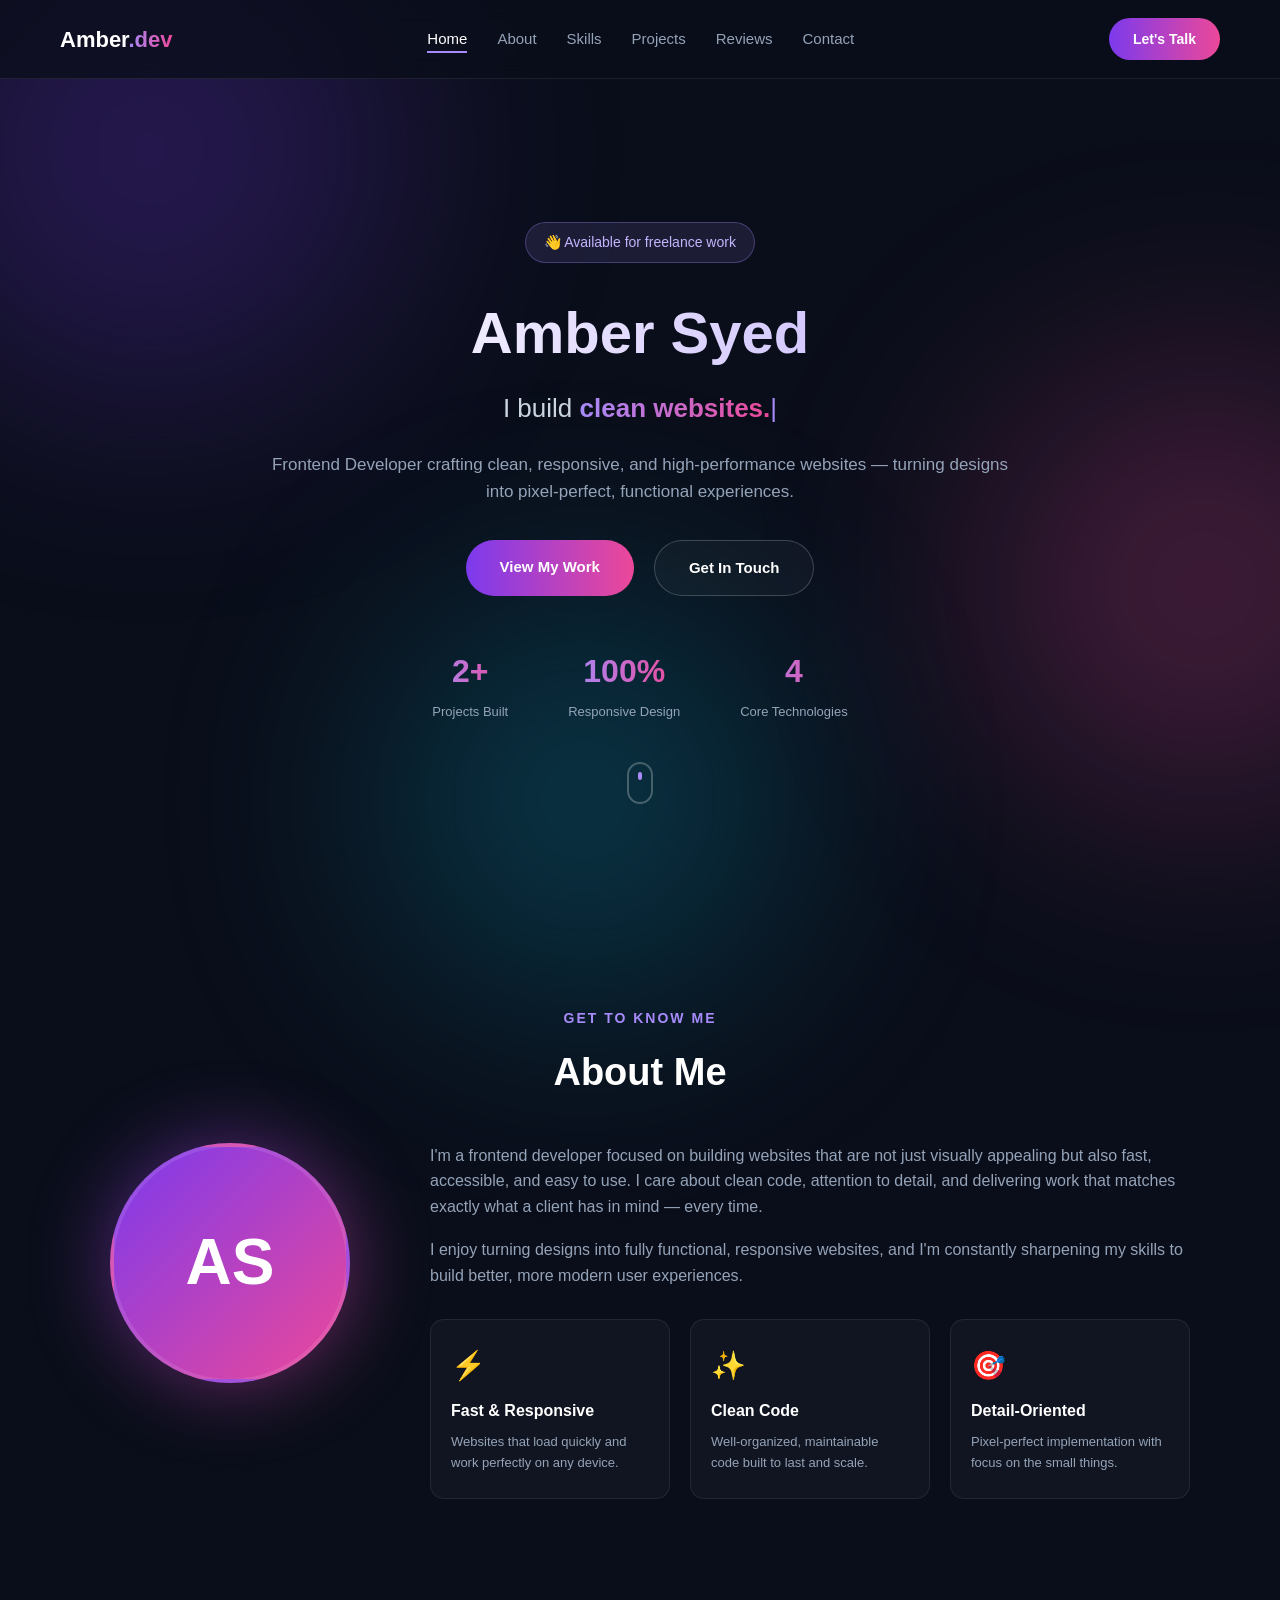
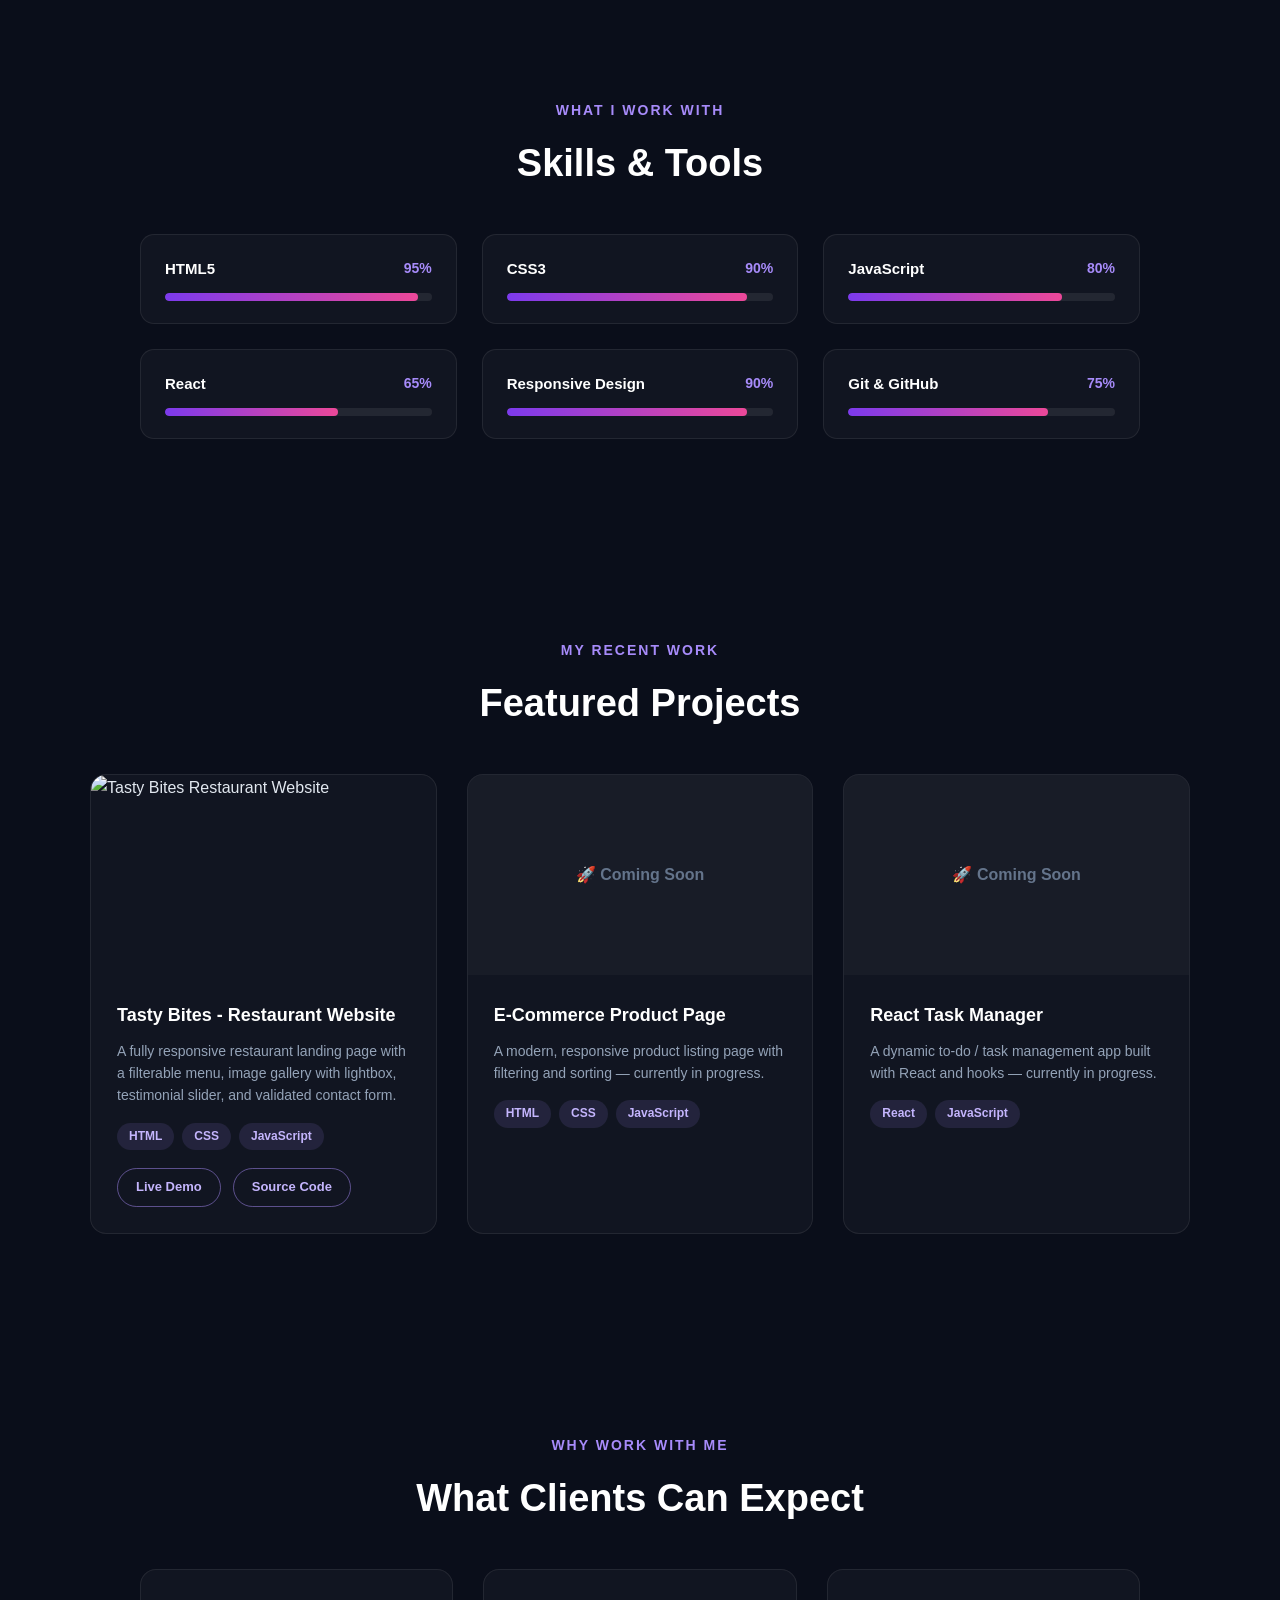
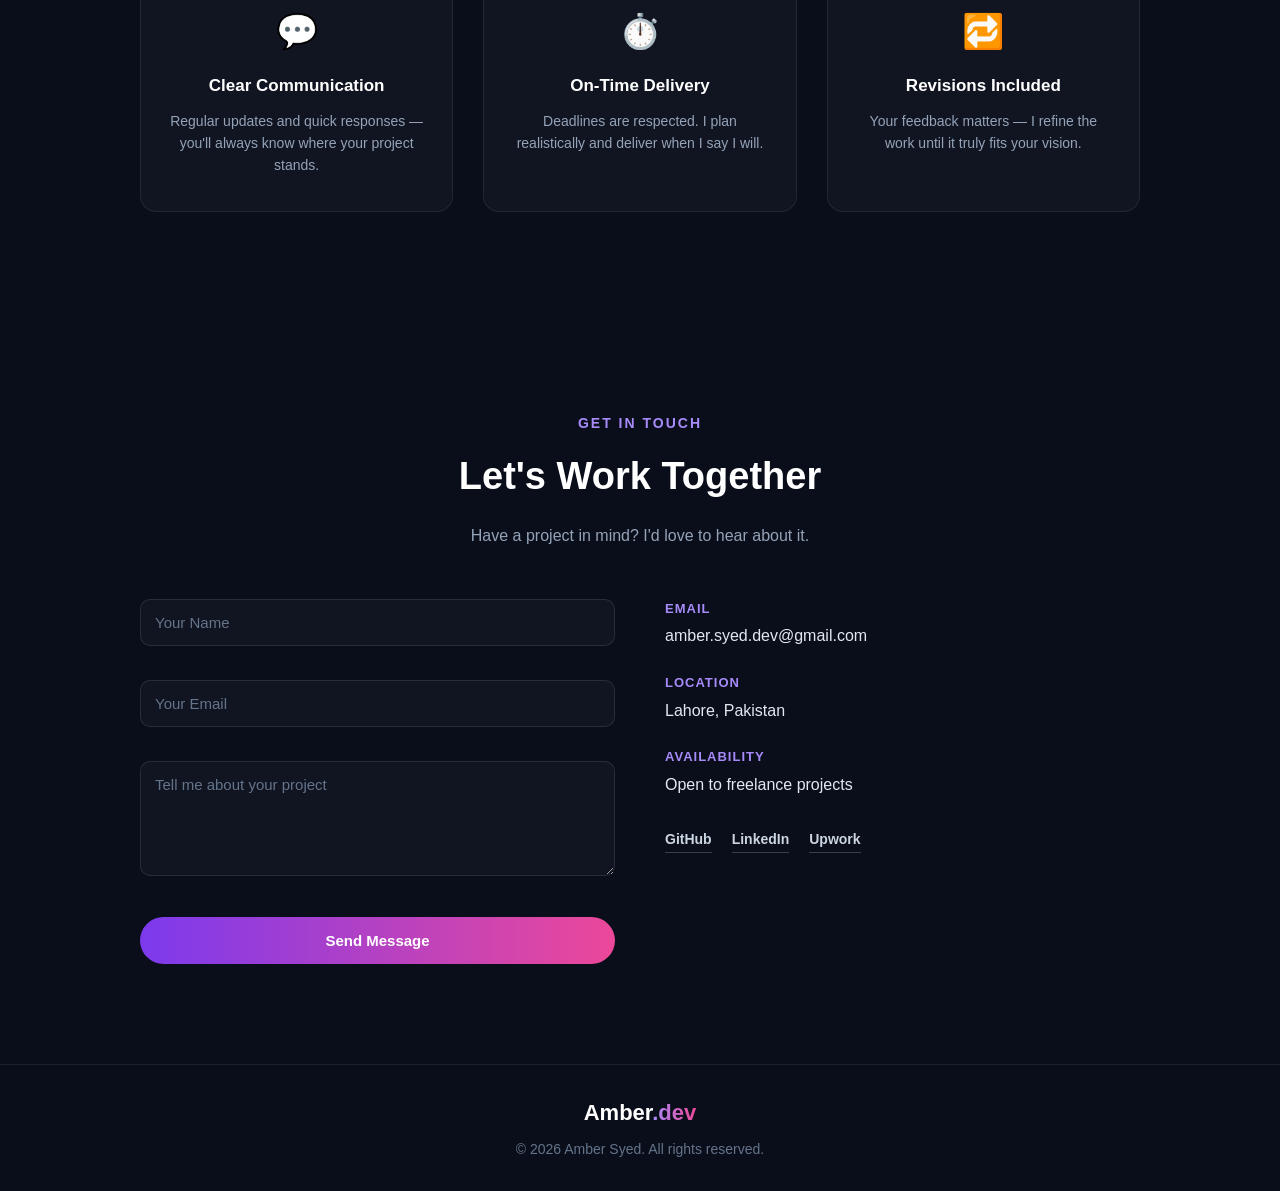
==== index.html @ 9b01ccf8 "Initial commit - portfolio website" ====
<!DOCTYPE html>
<html lang="en">
<head>
    <meta charset="UTF-8">
    <meta name="viewport" content="width=device-width, initial-scale=1.0">
    <title>Amber Syed - Frontend Developer</title>
    <link rel="stylesheet" href="style.css">
</head>
<body>

    <!-- Animated background blobs -->
    <div class="bg-blob blob-1"></div>
    <div class="bg-blob blob-2"></div>
    <div class="bg-blob blob-3"></div>

    <!-- Header/Navbar -->
    <header>
        <nav class="navbar">
            <div class="logo">Amber<span>.dev</span></div>
            <ul class="nav-links">
                <li><a href="#home" class="nav-link active">Home</a></li>
                <li><a href="#about" class="nav-link">About</a></li>
                <li><a href="#skills" class="nav-link">Skills</a></li>
                <li><a href="#projects" class="nav-link">Projects</a></li>
                <li><a href="#testimonials" class="nav-link">Reviews</a></li>
                <li><a href="#contact" class="nav-link">Contact</a></li>
            </ul>
            <a href="#contact" class="btn-nav">Let's Talk</a>
            <div class="hamburger">
                <span></span>
                <span></span>
                <span></span>
            </div>
        </nav>
    </header>

    <!-- Hero Section -->
    <section id="home" class="hero">
        <div class="hero-content">
            <p class="hero-greeting reveal">👋 Available for freelance work</p>
            <h1 class="reveal">Amber Syed</h1>
            <h2 class="hero-title reveal">
                I build <span class="typed-text" id="typedText"></span><span class="cursor">|</span>
            </h2>
            <p class="hero-desc reveal">Frontend Developer crafting clean, responsive, and high-performance websites — turning designs into pixel-perfect, functional experiences.</p>
            <div class="hero-buttons reveal">
                <a href="#projects" class="btn-primary">View My Work</a>
                <a href="#contact" class="btn-outline">Get In Touch</a>
            </div>
            <div class="hero-stats reveal">
                <div class="hero-stat">
                    <h3><span class="counter" data-target="2">0</span>+</h3>
                    <p>Projects Built</p>
                </div>
                <div class="hero-stat">
                    <h3><span class="counter" data-target="100">0</span>%</h3>
                    <p>Responsive Design</p>
                </div>
                <div class="hero-stat">
                    <h3><span class="counter" data-target="4">0</span></h3>
                    <p>Core Technologies</p>
                </div>
            </div>
        </div>
        <div class="scroll-indicator">
            <span></span>
        </div>
    </section>

    <!-- About Section -->
    <section id="about" class="about">
        <p class="section-tag reveal">Get To Know Me</p>
        <h2 class="reveal">About Me</h2>
        <div class="about-container">
            <div class="about-image reveal">
                <div class="image-glow"></div>
                <div class="image-placeholder">AS</div>
            </div>
            <div class="about-text">
                <p class="reveal">I'm a frontend developer focused on building websites that are not just visually appealing but also fast, accessible, and easy to use. I care about clean code, attention to detail, and delivering work that matches exactly what a client has in mind — every time.</p>
                <p class="reveal">I enjoy turning designs into fully functional, responsive websites, and I'm constantly sharpening my skills to build better, more modern user experiences.</p>
                <div class="about-highlights">
                    <div class="highlight reveal">
                        <div class="highlight-icon">⚡</div>
                        <h3>Fast & Responsive</h3>
                        <p>Websites that load quickly and work perfectly on any device.</p>
                    </div>
                    <div class="highlight reveal">
                        <div class="highlight-icon">✨</div>
                        <h3>Clean Code</h3>
                        <p>Well-organized, maintainable code built to last and scale.</p>
                    </div>
                    <div class="highlight reveal">
                        <div class="highlight-icon">🎯</div>
                        <h3>Detail-Oriented</h3>
                        <p>Pixel-perfect implementation with focus on the small things.</p>
                    </div>
                </div>
            </div>
        </div>
    </section>

    <!-- Skills Section -->
    <section id="skills" class="skills">
        <p class="section-tag reveal">What I Work With</p>
        <h2 class="reveal">Skills & Tools</h2>
        <div class="skills-grid">
            <div class="skill-card reveal">
                <div class="skill-header">
                    <h3>HTML5</h3>
                    <span class="skill-percent">95%</span>
                </div>
                <div class="skill-bar"><div class="skill-fill" style="width: 95%;"></div></div>
            </div>
            <div class="skill-card reveal">
                <div class="skill-header">
                    <h3>CSS3</h3>
                    <span class="skill-percent">90%</span>
                </div>
                <div class="skill-bar"><div class="skill-fill" style="width: 90%;"></div></div>
            </div>
            <div class="skill-card reveal">
                <div class="skill-header">
                    <h3>JavaScript</h3>
                    <span class="skill-percent">80%</span>
                </div>
                <div class="skill-bar"><div class="skill-fill" style="width: 80%;"></div></div>
            </div>
            <div class="skill-card reveal">
                <div class="skill-header">
                    <h3>React</h3>
                    <span class="skill-percent">65%</span>
                </div>
                <div class="skill-bar"><div class="skill-fill" style="width: 65%;"></div></div>
            </div>
            <div class="skill-card reveal">
                <div class="skill-header">
                    <h3>Responsive Design</h3>
                    <span class="skill-percent">90%</span>
                </div>
                <div class="skill-bar"><div class="skill-fill" style="width: 90%;"></div></div>
            </div>
            <div class="skill-card reveal">
                <div class="skill-header">
                    <h3>Git & GitHub</h3>
                    <span class="skill-percent">75%</span>
                </div>
                <div class="skill-bar"><div class="skill-fill" style="width: 75%;"></div></div>
            </div>
        </div>
    </section>

    <!-- Projects Section -->
    <section id="projects" class="projects">
        <p class="section-tag reveal">My Recent Work</p>
        <h2 class="reveal">Featured Projects</h2>
        <div class="projects-grid">
            <div class="project-card reveal">
                <div class="project-image">
                    <img src="https://images.unsplash.com/photo-1517248135467-4c7edcad34c4?w=500&q=80" alt="Tasty Bites Restaurant Website">
                    <div class="project-overlay">
                        <a href="https://precious-cheesecake-db7da1.netlify.app/" target="_blank" class="overlay-link">View Live</a>
                    </div>
                </div>
                <div class="project-info">
                    <h3>Tasty Bites - Restaurant Website</h3>
                    <p>A fully responsive restaurant landing page with a filterable menu, image gallery with lightbox, testimonial slider, and validated contact form.</p>
                    <div class="project-tags">
                        <span>HTML</span>
                        <span>CSS</span>
                        <span>JavaScript</span>
                    </div>
                    <div class="project-links">
                        <a href="https://precious-cheesecake-db7da1.netlify.app/" target="_blank" class="btn-outline-small">Live Demo</a>
                        <a href="https://github.com/ambersyed195-ship-it/restaurant-landing-page" target="_blank" class="btn-outline-small">Source Code</a>
                    </div>
                </div>
            </div>

            <div class="project-card placeholder-card reveal">
                <div class="project-image placeholder-image">
                    <span>🚀 Coming Soon</span>
                </div>
                <div class="project-info">
                    <h3>E-Commerce Product Page</h3>
                    <p>A modern, responsive product listing page with filtering and sorting — currently in progress.</p>
                    <div class="project-tags">
                        <span>HTML</span>
                        <span>CSS</span>
                        <span>JavaScript</span>
                    </div>
                </div>
            </div>

            <div class="project-card placeholder-card reveal">
                <div class="project-image placeholder-image">
                    <span>🚀 Coming Soon</span>
                </div>
                <div class="project-info">
                    <h3>React Task Manager</h3>
                    <p>A dynamic to-do / task management app built with React and hooks — currently in progress.</p>
                    <div class="project-tags">
                        <span>React</span>
                        <span>JavaScript</span>
                    </div>
                </div>
            </div>
        </div>
    </section>

    <!-- Testimonials / Why Work With Me Section -->
    <section id="testimonials" class="testimonials">
        <p class="section-tag reveal">Why Work With Me</p>
        <h2 class="reveal">What Clients Can Expect</h2>
        <div class="expect-grid">
            <div class="expect-card reveal">
                <div class="expect-icon">💬</div>
                <h3>Clear Communication</h3>
                <p>Regular updates and quick responses — you'll always know where your project stands.</p>
            </div>
            <div class="expect-card reveal">
                <div class="expect-icon">⏱️</div>
                <h3>On-Time Delivery</h3>
                <p>Deadlines are respected. I plan realistically and deliver when I say I will.</p>
            </div>
            <div class="expect-card reveal">
                <div class="expect-icon">🔁</div>
                <h3>Revisions Included</h3>
                <p>Your feedback matters — I refine the work until it truly fits your vision.</p>
            </div>
        </div>
    </section>

    <!-- Contact Section -->
    <section id="contact" class="contact">
        <p class="section-tag reveal">Get In Touch</p>
        <h2 class="reveal">Let's Work Together</h2>
        <p class="contact-subtitle reveal">Have a project in mind? I'd love to hear about it.</p>
        <div class="contact-container">
            <form class="contact-form reveal" id="contactForm" novalidate>
                <div class="form-group">
                    <input type="text" id="name" placeholder="Your Name">
                    <span class="error-msg" id="nameError"></span>
                </div>
                <div class="form-group">
                    <input type="email" id="email" placeholder="Your Email">
                    <span class="error-msg" id="emailError"></span>
                </div>
                <div class="form-group">
                    <textarea id="message" placeholder="Tell me about your project" rows="5"></textarea>
                    <span class="error-msg" id="messageError"></span>
                </div>
                <button type="submit" class="btn-primary">Send Message</button>
                <p class="form-success" id="formSuccess">Thanks for reaching out! I'll get back to you soon.</p>
            </form>
            <div class="contact-info reveal">
                <div class="contact-item">
                    <h4>Email</h4>
                    <p>amber.syed.dev@gmail.com</p>
                </div>
                <div class="contact-item">
                    <h4>Location</h4>
                    <p>Lahore, Pakistan</p>
                </div>
                <div class="contact-item">
                    <h4>Availability</h4>
                    <p>Open to freelance projects</p>
                </div>
                <div class="social-links">
                    <a href="https://github.com/ambersyed195-ship-it" target="_blank">GitHub</a>
                    <a href="#" target="_blank">LinkedIn</a>
                    <a href="#" target="_blank">Upwork</a>
                </div>
            </div>
        </div>
    </section>

    <!-- Footer -->
    <footer>
        <div class="footer-content">
            <div class="logo">Amber<span>.dev</span></div>
            <p>&copy; 2026 Amber Syed. All rights reserved.</p>
        </div>
    </footer>

    <button id="backToTop" title="Back to top">&uarr;</button>

    <script src="script.js"></script>
</body>
</html>
---- style.css ----
* {
    margin: 0;
    padding: 0;
    box-sizing: border-box;
    font-family: 'Segoe UI', sans-serif;
}

html {
    scroll-behavior: smooth;
}

body {
    color: #e2e8f0;
    line-height: 1.6;
    background-color: #0a0e1a;
    overflow-x: hidden;
    position: relative;
}

h2 {
    text-align: center;
    font-size: 38px;
    margin-bottom: 16px;
    color: #ffffff;
    font-weight: 700;
}

.section-tag {
    text-align: center;
    color: #a78bfa;
    font-size: 14px;
    font-weight: 700;
    text-transform: uppercase;
    letter-spacing: 2px;
    margin-bottom: 12px;
}

img {
    max-width: 100%;
    display: block;
}

section {
    position: relative;
    z-index: 2;
}

/* ===== Background blobs ===== */
.bg-blob {
    position: fixed;
    border-radius: 50%;
    filter: blur(120px);
    opacity: 0.25;
    z-index: 0;
    pointer-events: none;
}

.blob-1 {
    width: 500px;
    height: 500px;
    background: #7c3aed;
    top: -100px;
    left: -100px;
    animation: float1 18s ease-in-out infinite;
}

.blob-2 {
    width: 450px;
    height: 450px;
    background: #ec4899;
    top: 40%;
    right: -150px;
    animation: float2 22s ease-in-out infinite;
}

.blob-3 {
    width: 400px;
    height: 400px;
    background: #06b6d4;
    bottom: -100px;
    left: 30%;
    animation: float3 20s ease-in-out infinite;
}

@keyframes float1 {
    0%, 100% { transform: translate(0, 0); }
    50% { transform: translate(80px, 100px); }
}

@keyframes float2 {
    0%, 100% { transform: translate(0, 0); }
    50% { transform: translate(-100px, 60px); }
}

@keyframes float3 {
    0%, 100% { transform: translate(0, 0); }
    50% { transform: translate(60px, -80px); }
}

/* ===== Scroll reveal ===== */
.reveal {
    opacity: 0;
    transform: translateY(30px);
    transition: opacity 0.7s ease-out, transform 0.7s ease-out;
}

.reveal.active {
    opacity: 1;
    transform: translateY(0);
}

/* ===== Navbar ===== */
.navbar {
    display: flex;
    justify-content: space-between;
    align-items: center;
    padding: 18px 60px;
    background-color: rgba(10, 14, 26, 0.75);
    backdrop-filter: blur(12px);
    -webkit-backdrop-filter: blur(12px);
    border-bottom: 1px solid rgba(255,255,255,0.08);
    position: sticky;
    top: 0;
    z-index: 1000;
}

.logo {
    font-size: 22px;
    font-weight: bold;
    color: white;
}

.logo span {
    background: linear-gradient(90deg, #a78bfa, #ec4899);
    -webkit-background-clip: text;
    -webkit-text-fill-color: transparent;
    background-clip: text;
}

.nav-links {
    display: flex;
    list-style: none;
    gap: 30px;
}

.nav-links a {
    color: #94a3b8;
    text-decoration: none;
    font-size: 15px;
    transition: color 0.3s;
    padding-bottom: 4px;
    border-bottom: 2px solid transparent;
}

.nav-links a:hover,
.nav-links a.active {
    color: white;
    border-bottom: 2px solid #a78bfa;
}

.btn-nav {
    background: linear-gradient(90deg, #7c3aed, #ec4899);
    color: white;
    padding: 10px 24px;
    border-radius: 30px;
    text-decoration: none;
    font-size: 14px;
    font-weight: 600;
    transition: transform 0.3s, box-shadow 0.3s;
}

.btn-nav:hover {
    transform: translateY(-2px);
    box-shadow: 0 8px 20px rgba(124, 58, 237, 0.4);
}

.hamburger {
    display: none;
    flex-direction: column;
    cursor: pointer;
    gap: 5px;
}

.hamburger span {
    width: 25px;
    height: 3px;
    background-color: white;
}

/* ===== Hero Section ===== */
.hero {
    min-height: 92vh;
    display: flex;
    flex-direction: column;
    align-items: center;
    justify-content: center;
    text-align: center;
    padding: 60px 20px 20px;
}

.hero-content {
    max-width: 750px;
}

.hero-greeting {
    display: inline-block;
    background: rgba(167, 139, 250, 0.12);
    color: #c4b5fd;
    padding: 8px 18px;
    border-radius: 30px;
    font-size: 14px;
    margin-bottom: 24px;
    border: 1px solid rgba(167, 139, 250, 0.3);
}

.hero-content h1 {
    font-size: 58px;
    margin-bottom: 8px;
    font-weight: 800;
    background: linear-gradient(90deg, #ffffff, #c4b5fd);
    -webkit-background-clip: text;
    -webkit-text-fill-color: transparent;
    background-clip: text;
}

.hero-title {
    font-size: 26px;
    color: #cbd5e1;
    font-weight: 500;
    margin-bottom: 22px;
    min-height: 34px;
}

.typed-text {
    background: linear-gradient(90deg, #a78bfa, #ec4899);
    -webkit-background-clip: text;
    -webkit-text-fill-color: transparent;
    background-clip: text;
    font-weight: 700;
}

.cursor {
    color: #a78bfa;
    animation: blink 0.8s infinite;
}

@keyframes blink {
    50% { opacity: 0; }
}

.hero-desc {
    font-size: 17px;
    color: #94a3b8;
    margin-bottom: 35px;
}

.hero-buttons {
    display: flex;
    gap: 20px;
    justify-content: center;
    flex-wrap: wrap;
    margin-bottom: 50px;
}

.btn-primary {
    display: inline-block;
    background: linear-gradient(90deg, #7c3aed, #ec4899);
    color: white;
    padding: 15px 34px;
    text-decoration: none;
    border-radius: 30px;
    font-weight: 600;
    font-size: 15px;
    border: none;
    cursor: pointer;
    transition: transform 0.3s, box-shadow 0.3s;
}

.btn-primary:hover {
    transform: translateY(-3px);
    box-shadow: 0 10px 25px rgba(124, 58, 237, 0.4);
}

.btn-outline {
    display: inline-block;
    background: rgba(255,255,255,0.03);
    color: white;
    padding: 15px 34px;
    text-decoration: none;
    border-radius: 30px;
    font-weight: 600;
    font-size: 15px;
    border: 1px solid rgba(255,255,255,0.2);
    transition: border-color 0.3s, background-color 0.3s;
}

.btn-outline:hover {
    border-color: #a78bfa;
    background: rgba(167, 139, 250, 0.08);
}

.hero-stats {
    display: flex;
    justify-content: center;
    gap: 60px;
    flex-wrap: wrap;
}

.hero-stat h3 {
    font-size: 32px;
    background: linear-gradient(90deg, #a78bfa, #ec4899);
    -webkit-background-clip: text;
    -webkit-text-fill-color: transparent;
    background-clip: text;
    font-weight: 800;
}

.hero-stat p {
    font-size: 13px;
    color: #94a3b8;
    margin-top: 4px;
}

.scroll-indicator {
    width: 26px;
    height: 42px;
    border: 2px solid rgba(255,255,255,0.25);
    border-radius: 20px;
    display: flex;
    justify-content: center;
    padding-top: 8px;
    margin-top: 40px;
}

.scroll-indicator span {
    width: 4px;
    height: 8px;
    background: #a78bfa;
    border-radius: 2px;
    animation: scrollDown 1.6s infinite;
}

@keyframes scrollDown {
    0% { opacity: 1; transform: translateY(0); }
    100% { opacity: 0; transform: translateY(14px); }
}

/* ===== About Section ===== */
.about {
    padding: 100px 20px;
}

.about-container {
    max-width: 1100px;
    margin: 40px auto 0;
    display: grid;
    grid-template-columns: 280px 1fr;
    gap: 60px;
    align-items: start;
}

.about-image {
    position: relative;
    display: flex;
    justify-content: center;
}

.image-glow {
    position: absolute;
    width: 240px;
    height: 240px;
    background: linear-gradient(135deg, #7c3aed, #ec4899);
    border-radius: 50%;
    filter: blur(40px);
    opacity: 0.5;
}

.image-placeholder {
    position: relative;
    width: 240px;
    height: 240px;
    border-radius: 50%;
    background: linear-gradient(135deg, #7c3aed, #ec4899);
    display: flex;
    align-items: center;
    justify-content: center;
    color: white;
    font-size: 64px;
    font-weight: bold;
    border: 4px solid rgba(255,255,255,0.1);
}

.about-text p {
    font-size: 16px;
    color: #94a3b8;
    margin-bottom: 18px;
}

.about-highlights {
    display: grid;
    grid-template-columns: repeat(auto-fit, minmax(200px, 1fr));
    gap: 20px;
    margin-top: 30px;
}

.highlight {
    background: rgba(255,255,255,0.03);
    border: 1px solid rgba(255,255,255,0.08);
    padding: 24px 20px;
    border-radius: 14px;
    transition: transform 0.3s, border-color 0.3s;
}

.highlight:hover {
    transform: translateY(-5px);
    border-color: rgba(167, 139, 250, 0.4);
}

.highlight-icon {
    font-size: 28px;
    margin-bottom: 10px;
}

.highlight h3 {
    color: white;
    font-size: 16px;
    margin-bottom: 8px;
}

.highlight p {
    font-size: 13px;
    color: #94a3b8;
    margin-bottom: 0;
}

/* ===== Skills Section ===== */
.skills {
    padding: 100px 20px;
}

.skills-grid {
    display: grid;
    grid-template-columns: repeat(auto-fit, minmax(280px, 1fr));
    gap: 25px;
    max-width: 1000px;
    margin: 40px auto 0;
}

.skill-card {
    background: rgba(255,255,255,0.03);
    border: 1px solid rgba(255,255,255,0.08);
    padding: 22px 24px;
    border-radius: 14px;
    transition: border-color 0.3s;
}

.skill-card:hover {
    border-color: rgba(167, 139, 250, 0.4);
}

.skill-header {
    display: flex;
    justify-content: space-between;
    margin-bottom: 12px;
}

.skill-header h3 {
    font-size: 15px;
    color: white;
}

.skill-percent {
    color: #a78bfa;
    font-size: 14px;
    font-weight: 700;
}

.skill-bar {
    width: 100%;
    height: 8px;
    background-color: rgba(255,255,255,0.08);
    border-radius: 10px;
    overflow: hidden;
}

.skill-fill {
    height: 100%;
    background: linear-gradient(90deg, #7c3aed, #ec4899);
    border-radius: 10px;
}

/* ===== Projects Section ===== */
.projects {
    padding: 100px 20px;
}

.projects-grid {
    display: grid;
    grid-template-columns: repeat(auto-fit, minmax(300px, 1fr));
    gap: 30px;
    max-width: 1100px;
    margin: 40px auto 0;
}

.project-card {
    background: rgba(255,255,255,0.03);
    border: 1px solid rgba(255,255,255,0.08);
    border-radius: 16px;
    overflow: hidden;
    transition: transform 0.3s, border-color 0.3s;
}

.project-card:hover {
    transform: translateY(-8px);
    border-color: rgba(167, 139, 250, 0.4);
}

.project-image {
    position: relative;
    overflow: hidden;
}

.project-image img {
    width: 100%;
    height: 200px;
    object-fit: cover;
    transition: transform 0.4s;
}

.project-card:hover .project-image img {
    transform: scale(1.08);
}

.project-overlay {
    position: absolute;
    top: 0;
    left: 0;
    width: 100%;
    height: 100%;
    background: rgba(15, 10, 30, 0.7);
    display: flex;
    align-items: center;
    justify-content: center;
    opacity: 0;
    transition: opacity 0.3s;
}

.project-card:hover .project-overlay {
    opacity: 1;
}

.overlay-link {
    background: linear-gradient(90deg, #7c3aed, #ec4899);
    color: white;
    padding: 10px 24px;
    border-radius: 30px;
    text-decoration: none;
    font-weight: 600;
    font-size: 14px;
}

.placeholder-image {
    width: 100%;
    height: 200px;
    background: rgba(255,255,255,0.03);
    display: flex;
    align-items: center;
    justify-content: center;
    color: #64748b;
    font-weight: 600;
}

.placeholder-card {
    opacity: 0.6;
}

.project-info {
    padding: 26px;
}

.project-info h3 {
    color: white;
    margin-bottom: 10px;
    font-size: 18px;
}

.project-info p {
    color: #94a3b8;
    font-size: 14px;
    margin-bottom: 16px;
}

.project-tags {
    display: flex;
    gap: 8px;
    flex-wrap: wrap;
    margin-bottom: 18px;
}

.project-tags span {
    background: rgba(167, 139, 250, 0.12);
    color: #c4b5fd;
    padding: 4px 12px;
    border-radius: 20px;
    font-size: 12px;
    font-weight: 600;
}

.project-links {
    display: flex;
    gap: 12px;
}

.btn-outline-small {
    padding: 8px 18px;
    border: 1px solid rgba(167, 139, 250, 0.5);
    color: #c4b5fd;
    border-radius: 30px;
    text-decoration: none;
    font-size: 13px;
    font-weight: 600;
    transition: all 0.3s;
}

.btn-outline-small:hover {
    background: linear-gradient(90deg, #7c3aed, #ec4899);
    color: white;
    border-color: transparent;
}

/* ===== Why Work With Me Section ===== */
.testimonials {
    padding: 100px 20px;
}

.expect-grid {
    display: grid;
    grid-template-columns: repeat(auto-fit, minmax(260px, 1fr));
    gap: 30px;
    max-width: 1000px;
    margin: 40px auto 0;
}

.expect-card {
    background: rgba(255,255,255,0.03);
    border: 1px solid rgba(255,255,255,0.08);
    padding: 34px 26px;
    border-radius: 16px;
    text-align: center;
    transition: transform 0.3s, border-color 0.3s;
}

.expect-card:hover {
    transform: translateY(-6px);
    border-color: rgba(167, 139, 250, 0.4);
}

.expect-icon {
    font-size: 34px;
    margin-bottom: 14px;
}

.expect-card h3 {
    color: white;
    font-size: 17px;
    margin-bottom: 10px;
}

.expect-card p {
    color: #94a3b8;
    font-size: 14px;
}

/* ===== Contact Section ===== */
.contact {
    padding: 100px 20px;
}

.contact-subtitle {
    text-align: center;
    color: #94a3b8;
    margin-bottom: 50px;
}

.contact-container {
    display: grid;
    grid-template-columns: repeat(auto-fit, minmax(300px, 1fr));
    gap: 50px;
    max-width: 1000px;
    margin: 0 auto;
}

.contact-form {
    display: flex;
    flex-direction: column;
}

.form-group {
    margin-bottom: 14px;
}

.contact-form input,
.contact-form textarea {
    width: 100%;
    padding: 14px;
    border: 1px solid rgba(255,255,255,0.1);
    border-radius: 10px;
    font-size: 15px;
    font-family: inherit;
    background-color: rgba(255,255,255,0.03);
    color: white;
}

.contact-form input:focus,
.contact-form textarea:focus {
    outline: none;
    border-color: #a78bfa;
}

.contact-form input::placeholder,
.contact-form textarea::placeholder {
    color: #64748b;
}

.contact-form input.invalid,
.contact-form textarea.invalid {
    border-color: #f87171;
}

.error-msg {
    color: #f87171;
    font-size: 13px;
    display: block;
    margin-top: 4px;
    min-height: 16px;
}

.form-success {
    display: none;
    color: #4ade80;
    margin-top: 10px;
    font-weight: 600;
}

.form-success.show {
    display: block;
}

.contact-item {
    margin-bottom: 24px;
}

.contact-item h4 {
    color: #a78bfa;
    font-size: 13px;
    margin-bottom: 4px;
    text-transform: uppercase;
    letter-spacing: 1px;
}

.contact-item p {
    font-size: 16px;
    color: #e2e8f0;
}

.social-links {
    display: flex;
    gap: 20px;
    margin-top: 30px;
}

.social-links a {
    color: #cbd5e1;
    text-decoration: none;
    font-size: 14px;
    font-weight: 600;
    border-bottom: 1px solid rgba(255,255,255,0.2);
    padding-bottom: 2px;
    transition: color 0.3s, border-color 0.3s;
}

.social-links a:hover {
    color: #a78bfa;
    border-color: #a78bfa;
}

/* ===== Footer ===== */
footer {
    border-top: 1px solid rgba(255,255,255,0.08);
    padding: 30px 20px;
    text-align: center;
}

.footer-content .logo {
    margin-bottom: 8px;
    display: inline-block;
}

footer p {
    color: #64748b;
    font-size: 14px;
}

/* ===== Back to top button ===== */
#backToTop {
    position: fixed;
    bottom: 30px;
    right: 30px;
    width: 46px;
    height: 46px;
    border-radius: 50%;
    background: linear-gradient(90deg, #7c3aed, #ec4899);
    color: white;
    border: none;
    font-size: 20px;
    cursor: pointer;
    display: none;
    align-items: center;
    justify-content: center;
    box-shadow: 0 4px 20px rgba(124, 58, 237, 0.4);
    z-index: 999;
}

#backToTop.show {
    display: flex;
}

/* ===== Mobile Responsive ===== */
@media (max-width: 768px) {
    .navbar {
        padding: 16px 20px;
    }

    .nav-links {
        position: fixed;
        top: 64px;
        left: -100%;
        flex-direction: column;
        background-color: rgba(10, 14, 26, 0.98);
        width: 100%;
        text-align: center;
        transition: left 0.3s;
        padding: 20px 0;
        gap: 20px;
    }

    .nav-links.active {
        left: 0;
    }

    .hamburger {
        display: flex;
    }

    .btn-nav {
        display: none;
    }

    .hero-content h1 {
        font-size: 38px;
    }

    .hero-title {
        font-size: 19px;
    }

    .hero-stats {
        gap: 30px;
    }

    h2 {
        font-size: 27px;
    }

    .about-container {
        grid-template-columns: 1fr;
        text-align: center;
    }

    .about-image {
        margin-bottom: 10px;
    }
}
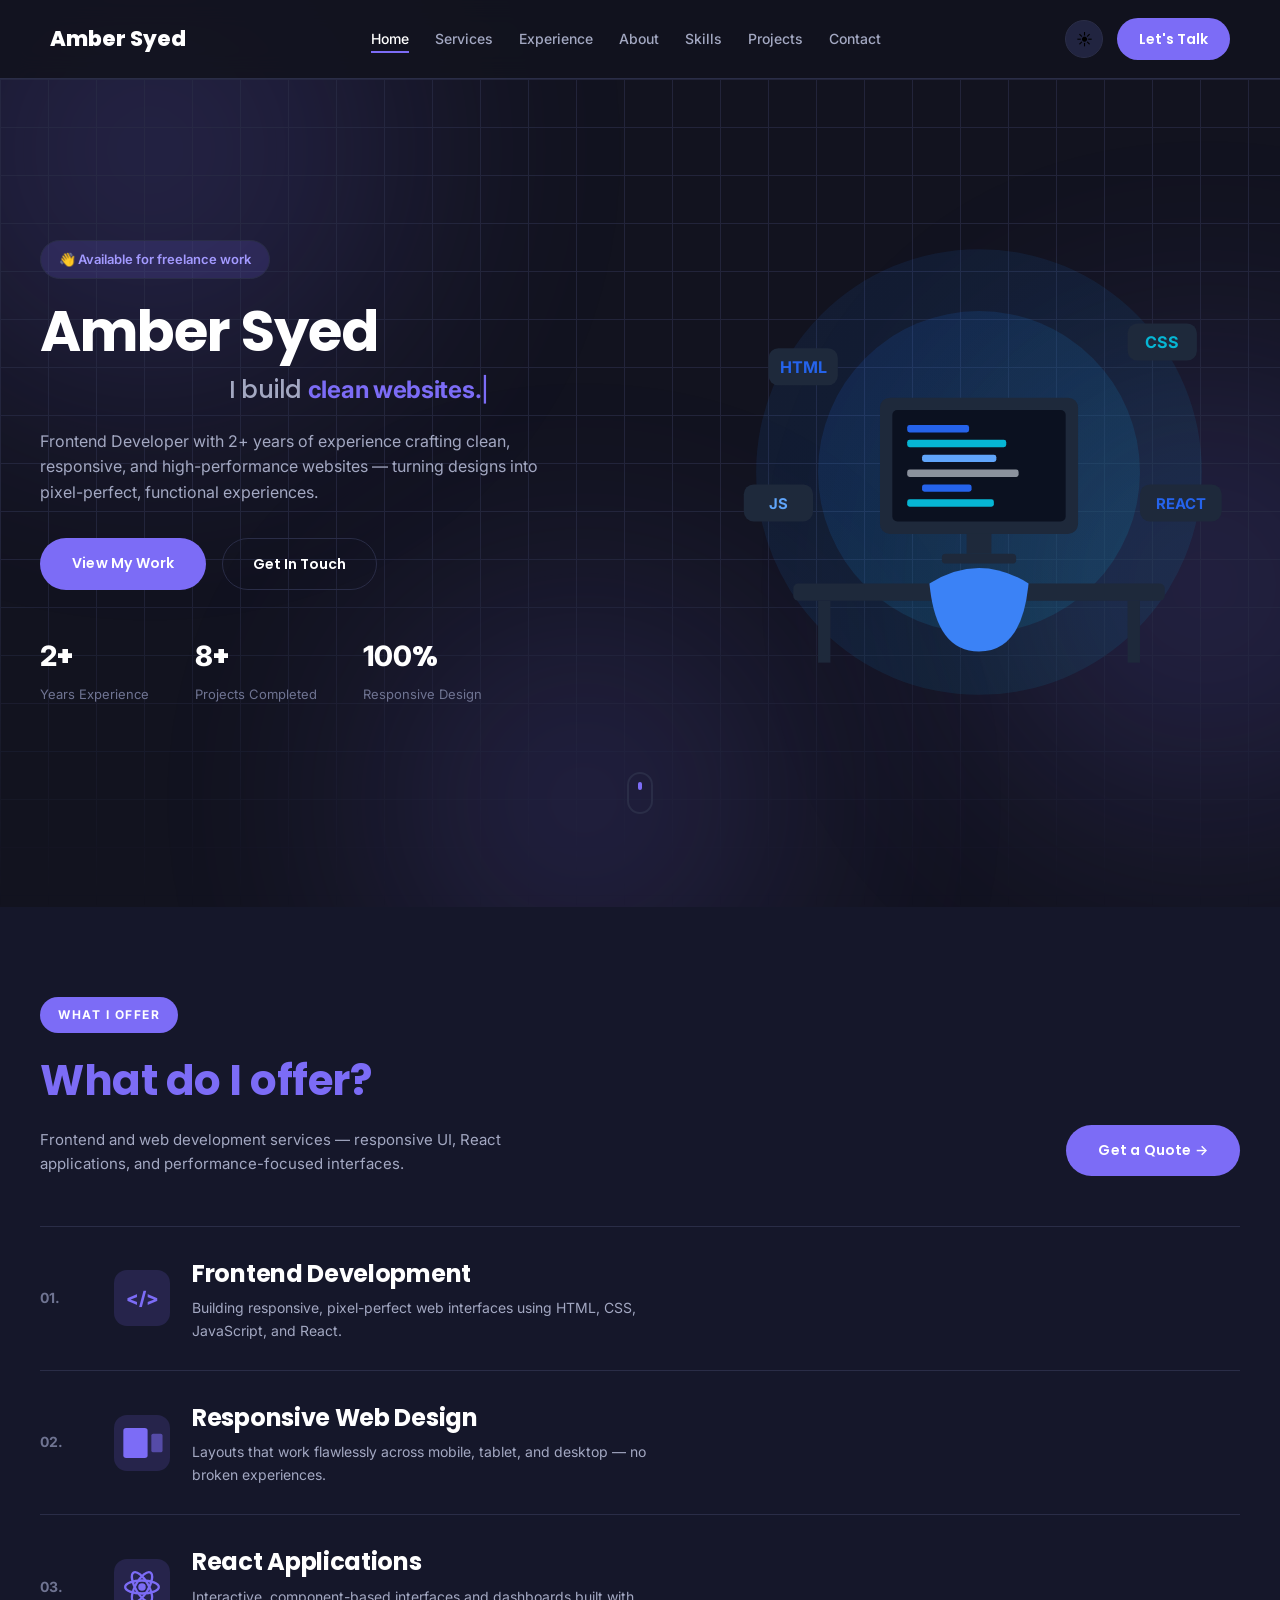
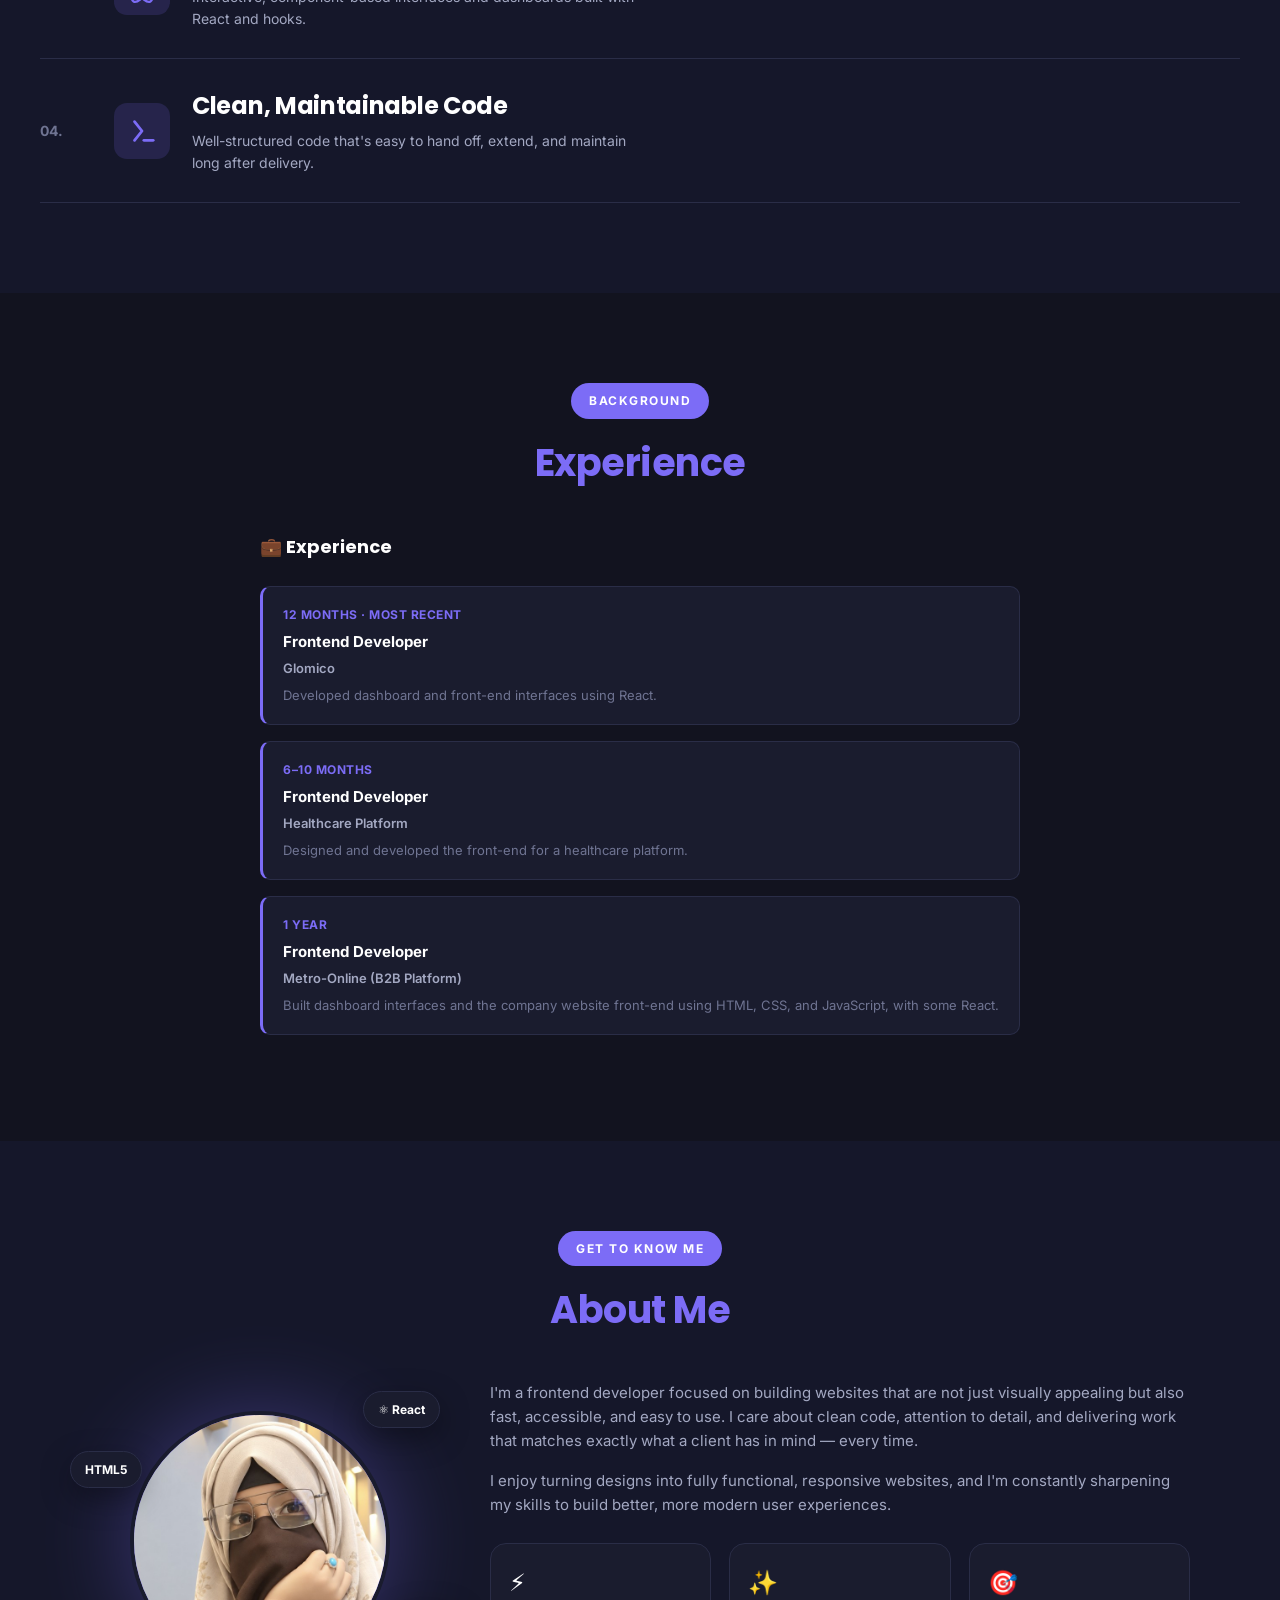
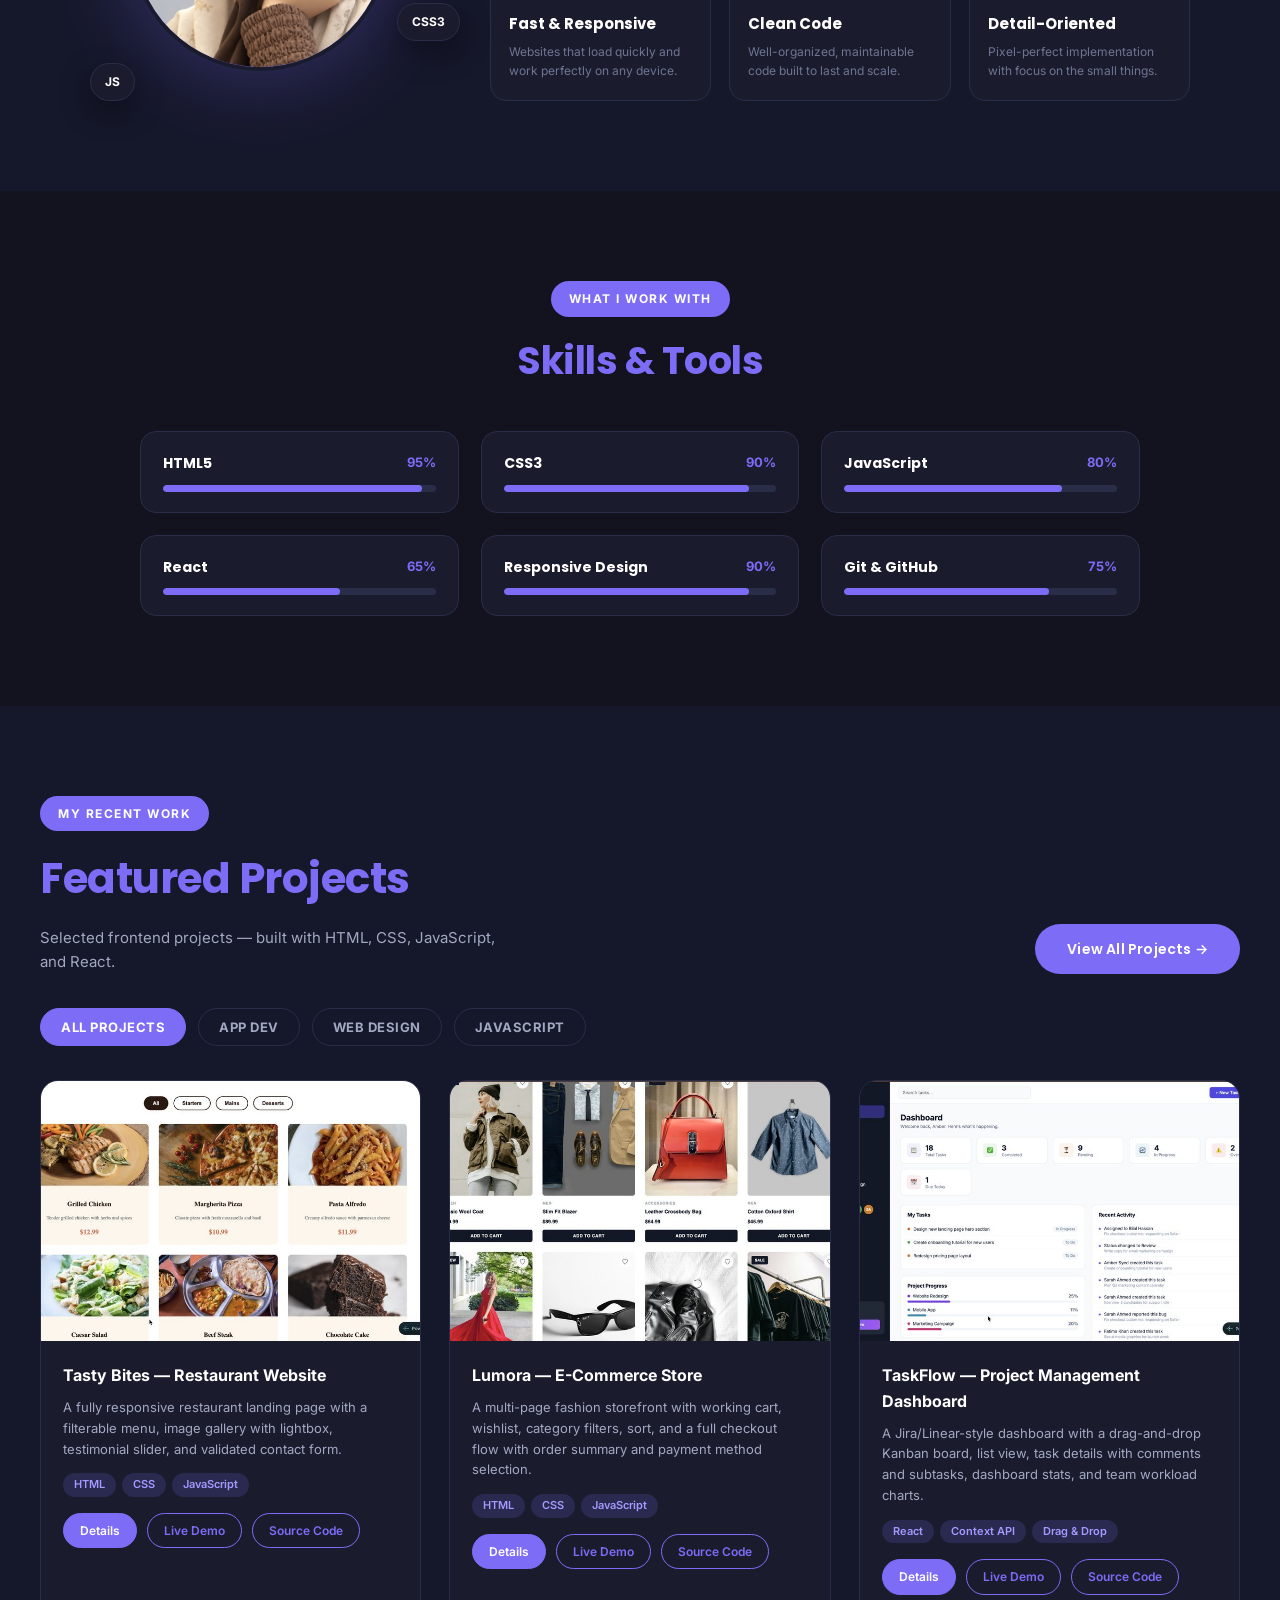
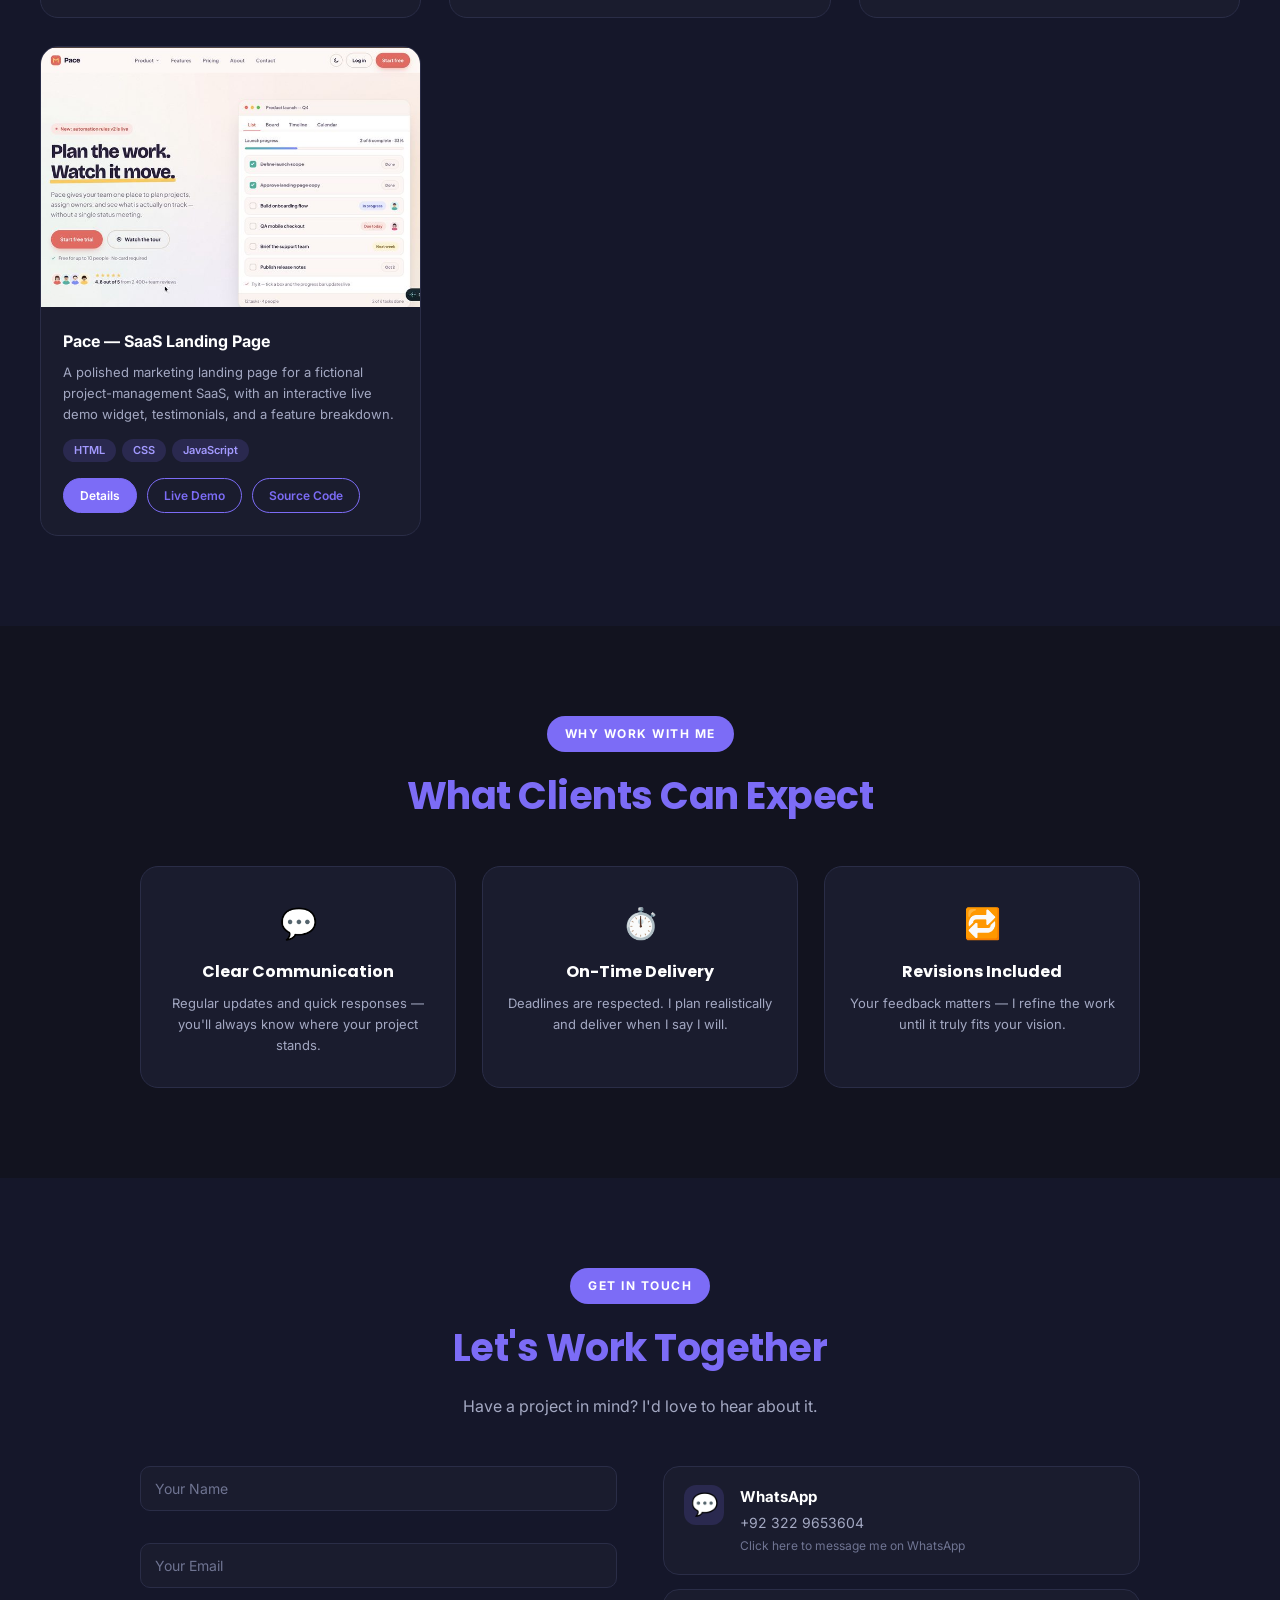
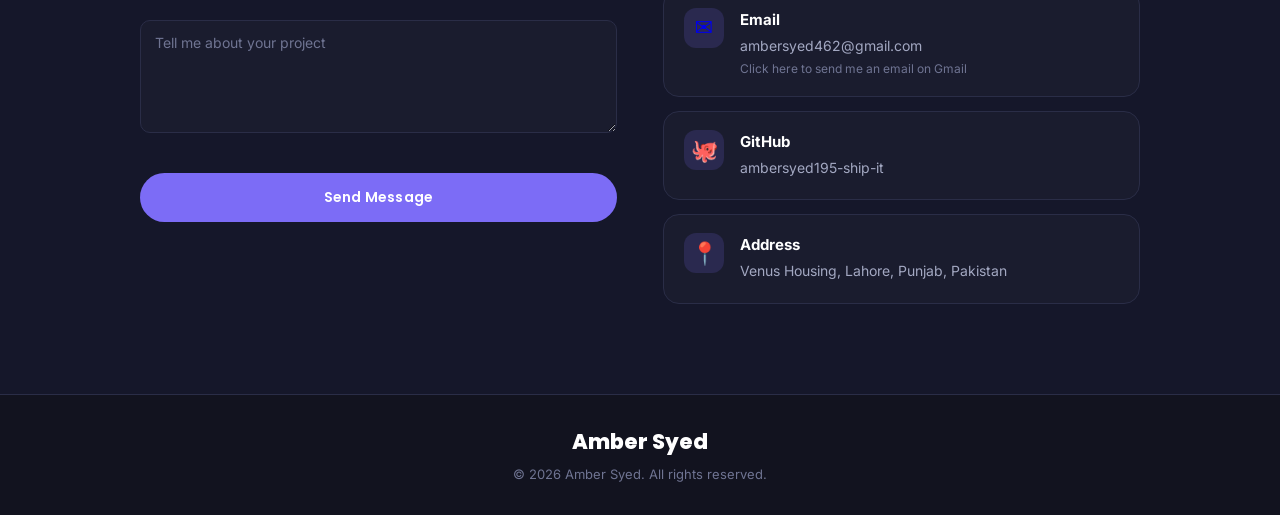
==== commit 4e20544b: "Initial commit - portfolio-website" ====
--- a/index.html
+++ b/index.html
@@ -1,9 +1,12 @@
 <!DOCTYPE html>
-<html lang="en">
+<html lang="en" data-theme="dark">
 <head>
     <meta charset="UTF-8">
     <meta name="viewport" content="width=device-width, initial-scale=1.0">
     <title>Amber Syed - Frontend Developer</title>
+    <link rel="preconnect" href="https://fonts.googleapis.com">
+    <link rel="preconnect" href="https://fonts.gstatic.com" crossorigin>
+    <link href="https://fonts.googleapis.com/css2?family=Poppins:wght@500;600;700;800&family=Inter:wght@400;500;600;700&display=swap" rel="stylesheet">
     <link rel="stylesheet" href="style.css">
 </head>
 <body>
@@ -16,16 +19,62 @@
     <!-- Header/Navbar -->
     <header>
         <nav class="navbar">
-            <div class="logo">Amber<span>.dev</span></div>
+            <div class="logo">Amber Syed</div>
             <ul class="nav-links">
                 <li><a href="#home" class="nav-link active">Home</a></li>
+                <li><a href="#services" class="nav-link">Services</a></li>
+                <li><a href="#resume" class="nav-link">Experience</a></li>
                 <li><a href="#about" class="nav-link">About</a></li>
                 <li><a href="#skills" class="nav-link">Skills</a></li>
                 <li><a href="#projects" class="nav-link">Projects</a></li>
-                <li><a href="#testimonials" class="nav-link">Reviews</a></li>
                 <li><a href="#contact" class="nav-link">Contact</a></li>
+
+                <!-- Get in touch quick panel — visible only inside the mobile menu -->
+                <li class="mobile-contact-panel">
+                    <p class="mcp-title">Get in touch</p>
+                    <p class="mcp-subtitle">I'm always excited to take on new projects and collaborate with innovative minds.</p>
+
+                    <a href="https://wa.me/923229653604" target="_blank" class="mcp-item">
+                        <span class="mcp-icon">💬</span>
+                        <span class="mcp-text">
+                            <span class="mcp-label">WhatsApp</span>
+                            <span class="mcp-value">+92 322 9653604</span>
+                        </span>
+                    </a>
+                    <a href="https://mail.google.com/mail/?view=cm&fs=1&to=ambersyed462@gmail.com" target="_blank" class="mcp-item">
+                        <span class="mcp-icon">✉️</span>
+                        <span class="mcp-text">
+                            <span class="mcp-label">Email</span>
+                            <span class="mcp-value">ambersyed462@gmail.com</span>
+                        </span>
+                    </a>
+                    <a href="#" target="_blank" class="mcp-item">
+                        <span class="mcp-icon">💼</span>
+                        <span class="mcp-text">
+                            <span class="mcp-label">LinkedIn</span>
+                            <span class="mcp-value">Add your profile</span>
+                        </span>
+                    </a>
+                    <a href="https://github.com/ambersyed195-ship-it" target="_blank" class="mcp-item">
+                        <span class="mcp-icon">🐙</span>
+                        <span class="mcp-text">
+                            <span class="mcp-label">GitHub</span>
+                            <span class="mcp-value">ambersyed195-ship-it</span>
+                        </span>
+                    </a>
+                    <div class="mcp-item mcp-static">
+                        <span class="mcp-icon">📍</span>
+                        <span class="mcp-text">
+                            <span class="mcp-label">Address</span>
+                            <span class="mcp-value">Venus Housing, Lahore, Punjab, Pakistan</span>
+                        </span>
+                    </div>
+                </li>
             </ul>
-            <a href="#contact" class="btn-nav">Let's Talk</a>
+            <div class="nav-right">
+                <button class="theme-toggle-btn" id="themeToggle" title="Toggle light/dark mode">🌙</button>
+                <a href="#contact" class="btn-nav">Let's Talk</a>
+            </div>
             <div class="hamburger">
                 <span></span>
                 <span></span>
@@ -36,30 +85,86 @@
 
     <!-- Hero Section -->
     <section id="home" class="hero">
-        <div class="hero-content">
-            <p class="hero-greeting reveal">👋 Available for freelance work</p>
-            <h1 class="reveal">Amber Syed</h1>
-            <h2 class="hero-title reveal">
-                I build <span class="typed-text" id="typedText"></span><span class="cursor">|</span>
-            </h2>
-            <p class="hero-desc reveal">Frontend Developer crafting clean, responsive, and high-performance websites — turning designs into pixel-perfect, functional experiences.</p>
-            <div class="hero-buttons reveal">
-                <a href="#projects" class="btn-primary">View My Work</a>
-                <a href="#contact" class="btn-outline">Get In Touch</a>
-            </div>
-            <div class="hero-stats reveal">
-                <div class="hero-stat">
-                    <h3><span class="counter" data-target="2">0</span>+</h3>
-                    <p>Projects Built</p>
-                </div>
-                <div class="hero-stat">
-                    <h3><span class="counter" data-target="100">0</span>%</h3>
-                    <p>Responsive Design</p>
-                </div>
-                <div class="hero-stat">
-                    <h3><span class="counter" data-target="4">0</span></h3>
-                    <p>Core Technologies</p>
-                </div>
+        <div class="hero-inner">
+            <div class="hero-content">
+                <p class="hero-greeting reveal">👋 Available for freelance work</p>
+                <h1 class="reveal">Amber Syed</h1>
+                <h2 class="hero-title reveal">
+                    I build <span class="typed-text" id="typedText"></span><span class="cursor">|</span>
+                </h2>
+                <p class="hero-desc reveal">Frontend Developer with 2+ years of experience crafting clean, responsive, and high-performance websites — turning designs into pixel-perfect, functional experiences.</p>
+                <div class="hero-buttons reveal">
+                    <a href="#projects" class="btn-primary">View My Work</a>
+                    <a href="#contact" class="btn-outline">Get In Touch</a>
+                </div>
+                <div class="hero-stats reveal">
+                    <div class="hero-stat">
+                        <h3><span class="counter" data-target="2">0</span>+</h3>
+                        <p>Years Experience</p>
+                    </div>
+                    <div class="hero-stat">
+                        <h3><span class="counter" data-target="8">0</span>+</h3>
+                        <p>Projects Completed</p>
+                    </div>
+                    <div class="hero-stat">
+                        <h3><span class="counter" data-target="100">0</span>%</h3>
+                        <p>Responsive Design</p>
+                    </div>
+                </div>
+            </div>
+
+            <div class="hero-illustration reveal">
+                <svg viewBox="0 0 420 420" class="illustration-svg">
+                    <defs>
+                        <linearGradient id="illuGrad" x1="0" y1="0" x2="1" y2="1">
+                            <stop offset="0%" stop-color="#2563eb"/>
+                            <stop offset="100%" stop-color="#06b6d4"/>
+                        </linearGradient>
+                    </defs>
+                    <circle cx="210" cy="210" r="180" fill="url(#illuGrad)" opacity="0.10"/>
+                    <circle cx="210" cy="210" r="130" fill="url(#illuGrad)" opacity="0.14"/>
+
+                    <!-- Desk -->
+                    <rect x="60" y="300" width="300" height="14" rx="4" fill="#1e293b"/>
+                    <rect x="80" y="314" width="10" height="50" fill="#1e293b"/>
+                    <rect x="330" y="314" width="10" height="50" fill="#1e293b"/>
+
+                    <!-- Monitor -->
+                    <rect x="130" y="150" width="160" height="110" rx="8" fill="#1e293b"/>
+                    <rect x="140" y="160" width="140" height="90" rx="4" fill="#0b1120"/>
+                    <rect x="200" y="260" width="20" height="16" fill="#1e293b"/>
+                    <rect x="180" y="276" width="60" height="8" rx="3" fill="#1e293b"/>
+
+                    <!-- Code lines on screen -->
+                    <rect x="152" y="172" width="50" height="6" rx="2" fill="#2563eb"/>
+                    <rect x="152" y="184" width="80" height="6" rx="2" fill="#06b6d4"/>
+                    <rect x="164" y="196" width="60" height="6" rx="2" fill="#60a5fa"/>
+                    <rect x="152" y="208" width="90" height="6" rx="2" fill="#e2e8f0" opacity="0.6"/>
+                    <rect x="164" y="220" width="40" height="6" rx="2" fill="#2563eb"/>
+                    <rect x="152" y="232" width="70" height="6" rx="2" fill="#06b6d4"/>
+
+                    <!-- Person (simple flat silhouette) -->
+                    <circle cx="210" cy="330" r="22" fill="#2563eb"/>
+                    <path d="M170 300 Q210 275 250 300 L250 300 Q245 355 210 355 Q175 355 170 300 Z" fill="#3b82f6"/>
+
+                    <!-- Floating tech chips -->
+                    <g>
+                        <rect x="40" y="110" width="56" height="30" rx="8" fill="#1e293b"/>
+                        <text x="68" y="130" text-anchor="middle" font-size="13" fill="#2563eb" font-weight="700">HTML</text>
+                    </g>
+                    <g>
+                        <rect x="330" y="90" width="56" height="30" rx="8" fill="#1e293b"/>
+                        <text x="358" y="110" text-anchor="middle" font-size="13" fill="#06b6d4" font-weight="700">CSS</text>
+                    </g>
+                    <g>
+                        <rect x="20" y="220" width="56" height="30" rx="8" fill="#1e293b"/>
+                        <text x="48" y="240" text-anchor="middle" font-size="12" fill="#60a5fa" font-weight="700">JS</text>
+                    </g>
+                    <g>
+                        <rect x="340" y="220" width="66" height="30" rx="8" fill="#1e293b"/>
+                        <text x="373" y="240" text-anchor="middle" font-size="12" fill="#2563eb" font-weight="700">REACT</text>
+                    </g>
+                </svg>
             </div>
         </div>
         <div class="scroll-indicator">
@@ -67,14 +172,105 @@
         </div>
     </section>
 
+    <!-- Services Section -->
+    <section id="services" class="services">
+        <div class="services-head reveal">
+            <div>
+                <p class="section-tag reveal"><span>What I Offer</span></p>
+                <h2 class="reveal" style="margin-bottom:0;">What do I offer?</h2>
+                <p class="services-sub">Frontend and web development services — responsive UI, React applications, and performance-focused interfaces.</p>
+            </div>
+            <a href="#contact" class="btn-primary services-cta">Get a Quote →</a>
+        </div>
+        <div class="services-list">
+            <div class="service-row reveal">
+                <span class="service-num">01.</span>
+                <div class="service-row-main">
+                    <svg class="service-visual" viewBox="0 0 60 60"><rect width="60" height="60" rx="14" fill="var(--accent-soft)"/><text x="30" y="38" text-anchor="middle" font-size="20" font-weight="800" fill="var(--accent)">&lt;/&gt;</text></svg>
+                    <div>
+                        <h3>Frontend Development</h3>
+                        <p>Building responsive, pixel-perfect web interfaces using HTML, CSS, JavaScript, and React.</p>
+                    </div>
+                </div>
+               
+            </div>
+            <div class="service-row reveal">
+                <span class="service-num">02.</span>
+                <div class="service-row-main">
+                    <svg class="service-visual" viewBox="0 0 60 60"><rect width="60" height="60" rx="14" fill="var(--accent-soft)"/><rect x="10" y="14" width="26" height="32" rx="3" fill="var(--accent)"/><rect x="40" y="20" width="12" height="20" rx="2" fill="var(--accent)" opacity="0.55"/></svg>
+                    <div>
+                        <h3>Responsive Web Design</h3>
+                        <p>Layouts that work flawlessly across mobile, tablet, and desktop — no broken experiences.</p>
+                    </div>
+                </div>
+               
+            </div>
+            <div class="service-row reveal">
+                <span class="service-num">03.</span>
+                <div class="service-row-main">
+                    <svg class="service-visual" viewBox="0 0 60 60"><rect width="60" height="60" rx="14" fill="var(--accent-soft)"/><circle cx="30" cy="30" r="4" fill="var(--accent)"/><ellipse cx="30" cy="30" rx="18" ry="7" fill="none" stroke="var(--accent)" stroke-width="2.5"/><ellipse cx="30" cy="30" rx="18" ry="7" fill="none" stroke="var(--accent)" stroke-width="2.5" transform="rotate(60 30 30)"/><ellipse cx="30" cy="30" rx="18" ry="7" fill="none" stroke="var(--accent)" stroke-width="2.5" transform="rotate(120 30 30)"/></svg>
+                    <div>
+                        <h3>React Applications</h3>
+                        <p>Interactive, component-based interfaces and dashboards built with React and hooks.</p>
+                    </div>
+                </div>
+                
+            </div>
+            <div class="service-row reveal">
+                <span class="service-num">04.</span>
+                <div class="service-row-main">
+                    <svg class="service-visual" viewBox="0 0 60 60"><rect width="60" height="60" rx="14" fill="var(--accent-soft)"/><path d="M22 20 L30 30 L22 40" stroke="var(--accent)" stroke-width="3" fill="none" stroke-linecap="round" stroke-linejoin="round"/><line x1="32" y1="40" x2="42" y2="40" stroke="var(--accent)" stroke-width="3" stroke-linecap="round"/></svg>
+                    <div>
+                        <h3>Clean, Maintainable Code</h3>
+                        <p>Well-structured code that's easy to hand off, extend, and maintain long after delivery.</p>
+                    </div>
+                </div>
+                
+            </div>
+        </div>
+    </section>
+
+    <!-- Resume Section -->
+    <section id="resume" class="resume">
+        <p class="section-tag reveal"><span>Background</span></p>
+        <h2 class="reveal">Experience</h2>
+        <div class="resume-grid resume-grid-single">
+            <div class="resume-col reveal">
+                <h3 class="resume-col-title">💼 Experience</h3>
+                <div class="resume-item">
+                    <p class="resume-duration">12 Months · Most Recent</p>
+                    <h4>Frontend Developer</h4>
+                    <p class="resume-place">Glomico</p>
+                    <p class="resume-desc">Developed dashboard and front-end interfaces using React.</p>
+                </div>
+                <div class="resume-item">
+                    <p class="resume-duration">6–10 Months</p>
+                    <h4>Frontend Developer</h4>
+                    <p class="resume-place">Healthcare Platform</p>
+                    <p class="resume-desc">Designed and developed the front-end for a healthcare platform.</p>
+                </div>
+                <div class="resume-item">
+                    <p class="resume-duration">1 Year</p>
+                    <h4>Frontend Developer</h4>
+                    <p class="resume-place">Metro-Online (B2B Platform)</p>
+                    <p class="resume-desc">Built dashboard interfaces and the company website front-end using HTML, CSS, and JavaScript, with some React.</p>
+                </div>
+            </div>
+        </div>
+    </section>
+
     <!-- About Section -->
     <section id="about" class="about">
-        <p class="section-tag reveal">Get To Know Me</p>
+        <p class="section-tag reveal"><span>Get To Know Me</span></p>
         <h2 class="reveal">About Me</h2>
         <div class="about-container">
             <div class="about-image reveal">
                 <div class="image-glow"></div>
-                <div class="image-placeholder">AS</div>
+                <img class="image-placeholder" src="images/about-photo.jpg" alt="Amber Syed">
+                <div class="about-badge badge-1">⚛️ React</div>
+                <div class="about-badge badge-2">HTML5</div>
+                <div class="about-badge badge-3">CSS3</div>
+                <div class="about-badge badge-4">JS</div>
             </div>
             <div class="about-text">
                 <p class="reveal">I'm a frontend developer focused on building websites that are not just visually appealing but also fast, accessible, and easy to use. I care about clean code, attention to detail, and delivering work that matches exactly what a client has in mind — every time.</p>
@@ -102,7 +298,7 @@
 
     <!-- Skills Section -->
     <section id="skills" class="skills">
-        <p class="section-tag reveal">What I Work With</p>
+        <p class="section-tag reveal"><span>What I Work With</span></p>
         <h2 class="reveal">Skills & Tools</h2>
         <div class="skills-grid">
             <div class="skill-card reveal">
@@ -152,18 +348,32 @@
 
     <!-- Projects Section -->
     <section id="projects" class="projects">
-        <p class="section-tag reveal">My Recent Work</p>
-        <h2 class="reveal">Featured Projects</h2>
+        <div class="services-head reveal">
+            <div>
+                <p class="section-tag reveal"><span>My Recent Work</span></p>
+                <h2 class="reveal" style="margin-bottom:0;">Featured Projects</h2>
+                <p class="services-sub">Selected frontend projects — built with HTML, CSS, JavaScript, and React.</p>
+            </div>
+            <a href="https://github.com/ambersyed195-ship-it" target="_blank" class="btn-primary services-cta">View All Projects →</a>
+        </div>
+        <div class="filter-tabs reveal">
+            <button class="filter-btn active" data-filter="all">All Projects</button>
+            <button class="filter-btn" data-filter="React">App Dev</button>
+            <button class="filter-btn" data-filter="HTML">Web Design</button>
+            <button class="filter-btn" data-filter="JavaScript">JavaScript</button>
+        </div>
         <div class="projects-grid">
-            <div class="project-card reveal">
+
+            <!-- 1. Tasty Bites -->
+            <div class="project-card reveal" data-tags="HTML,JavaScript">
                 <div class="project-image">
-                    <img src="https://images.unsplash.com/photo-1517248135467-4c7edcad34c4?w=500&q=80" alt="Tasty Bites Restaurant Website">
+                    <img src="images/tasty-bites.jpg" alt="Tasty Bites restaurant website menu page" class="mockup-svg">
                     <div class="project-overlay">
-                        <a href="https://precious-cheesecake-db7da1.netlify.app/" target="_blank" class="overlay-link">View Live</a>
+                        <a href="https://tastbiteszone.netlify.app/" target="_blank" class="overlay-link">View Live</a>
                     </div>
                 </div>
                 <div class="project-info">
-                    <h3>Tasty Bites - Restaurant Website</h3>
+                    <h3><a href="projects/tasty-bites.html" class="project-title-link">Tasty Bites — Restaurant Website</a></h3>
                     <p>A fully responsive restaurant landing page with a filterable menu, image gallery with lightbox, testimonial slider, and validated contact form.</p>
                     <div class="project-tags">
                         <span>HTML</span>
@@ -171,46 +381,91 @@
                         <span>JavaScript</span>
                     </div>
                     <div class="project-links">
-                        <a href="https://precious-cheesecake-db7da1.netlify.app/" target="_blank" class="btn-outline-small">Live Demo</a>
+                        <a href="projects/tasty-bites.html" class="btn-outline-small btn-details">Details</a>
+                        <a href="https://tastbiteszone.netlify.app/" target="_blank" class="btn-outline-small">Live Demo</a>
                         <a href="https://github.com/ambersyed195-ship-it/restaurant-landing-page" target="_blank" class="btn-outline-small">Source Code</a>
                     </div>
                 </div>
             </div>
 
-            <div class="project-card placeholder-card reveal">
-                <div class="project-image placeholder-image">
-                    <span>🚀 Coming Soon</span>
+            <!-- 2. Lumora E-commerce -->
+            <div class="project-card reveal" data-tags="HTML,JavaScript">
+                <div class="project-image">
+                    <img src="images/lumora.jpg" alt="Lumora e-commerce store product grid" class="mockup-svg">
+                    <div class="project-overlay">
+                        <a href="https://commercpage.netlify.app/" target="_blank" class="overlay-link">View Live</a>
+                    </div>
                 </div>
                 <div class="project-info">
-                    <h3>E-Commerce Product Page</h3>
-                    <p>A modern, responsive product listing page with filtering and sorting — currently in progress.</p>
+                    <h3><a href="projects/lumora-ecommerce.html" class="project-title-link">Lumora — E-Commerce Store</a></h3>
+                    <p>A multi-page fashion storefront with working cart, wishlist, category filters, sort, and a full checkout flow with order summary and payment method selection.</p>
                     <div class="project-tags">
                         <span>HTML</span>
                         <span>CSS</span>
                         <span>JavaScript</span>
                     </div>
-                </div>
-            </div>
-
-            <div class="project-card placeholder-card reveal">
-                <div class="project-image placeholder-image">
-                    <span>🚀 Coming Soon</span>
+                    <div class="project-links">
+                        <a href="projects/lumora-ecommerce.html" class="btn-outline-small btn-details">Details</a>
+                        <a href="https://commercpage.netlify.app/" target="_blank" class="btn-outline-small">Live Demo</a>
+                        <a href="https://github.com/ambersyed195-ship-it/E-Commerce" target="_blank" class="btn-outline-small">Source Code</a>
+                    </div>
+                </div>
+            </div>
+
+            <!-- 4. TaskFlow SaaS Dashboard -->
+            <div class="project-card reveal" data-tags="React">
+                <div class="project-image">
+                    <img src="images/taskflow.jpg" alt="TaskFlow project management dashboard" class="mockup-svg">
+                    <div class="project-overlay">
+                        <a href="https://fantastic-entremet-7d2d09.netlify.app/" target="_blank" class="overlay-link">View Live</a>
+                    </div>
                 </div>
                 <div class="project-info">
-                    <h3>React Task Manager</h3>
-                    <p>A dynamic to-do / task management app built with React and hooks — currently in progress.</p>
+                    <h3><a href="projects/taskflow-dashboard.html" class="project-title-link">TaskFlow — Project Management Dashboard</a></h3>
+                    <p>A Jira/Linear-style dashboard with a drag-and-drop Kanban board, list view, task details with comments and subtasks, dashboard stats, and team workload charts.</p>
                     <div class="project-tags">
                         <span>React</span>
+                        <span>Context API</span>
+                        <span>Drag & Drop</span>
+                    </div>
+                    <div class="project-links">
+                        <a href="projects/taskflow-dashboard.html" class="btn-outline-small btn-details">Details</a>
+                        <a href="https://fantastic-entremet-7d2d09.netlify.app/" target="_blank" class="btn-outline-small">Live Demo</a>
+                        <a href="https://github.com/ambersyed195-ship-it/React-task" target="_blank" class="btn-outline-small">Source Code</a>
+                    </div>
+                </div>
+            </div>
+
+            <!-- 5. Pace SaaS Landing -->
+            <div class="project-card reveal" data-tags="HTML,JavaScript">
+                <div class="project-image">
+                    <img src="images/pace.jpg" alt="Pace SaaS landing page hero section" class="mockup-svg">
+                    <div class="project-overlay">
+                        <a href="https://paceworkspace.netlify.app/" target="_blank" class="overlay-link">View Live</a>
+                    </div>
+                </div>
+                <div class="project-info">
+                    <h3><a href="projects/pace-saas-landing.html" class="project-title-link">Pace — SaaS Landing Page</a></h3>
+                    <p>A polished marketing landing page for a fictional project-management SaaS, with an interactive live demo widget, testimonials, and a feature breakdown.</p>
+                    <div class="project-tags">
+                        <span>HTML</span>
+                        <span>CSS</span>
                         <span>JavaScript</span>
                     </div>
-                </div>
-            </div>
+                    <div class="project-links">
+                        <a href="projects/pace-saas-landing.html" class="btn-outline-small btn-details">Details</a>
+                        <a href="https://paceworkspace.netlify.app/" target="_blank" class="btn-outline-small">Live Demo</a>
+                        <a href="https://github.com/ambersyed195-ship-it/pace-saas-website" target="_blank" class="btn-outline-small">Source Code</a>
+                    </div>
+                </div>
+            </div>
+
         </div>
     </section>
 
     <!-- Testimonials / Why Work With Me Section -->
     <section id="testimonials" class="testimonials">
-        <p class="section-tag reveal">Why Work With Me</p>
+        <p class="section-tag reveal"><span>Why Work With Me</span></p>
         <h2 class="reveal">What Clients Can Expect</h2>
         <div class="expect-grid">
             <div class="expect-card reveal">
@@ -233,7 +488,7 @@
 
     <!-- Contact Section -->
     <section id="contact" class="contact">
-        <p class="section-tag reveal">Get In Touch</p>
+        <p class="section-tag reveal"><span>Get In Touch</span></p>
         <h2 class="reveal">Let's Work Together</h2>
         <p class="contact-subtitle reveal">Have a project in mind? I'd love to hear about it.</p>
         <div class="contact-container">
@@ -254,22 +509,35 @@
                 <p class="form-success" id="formSuccess">Thanks for reaching out! I'll get back to you soon.</p>
             </form>
             <div class="contact-info reveal">
-                <div class="contact-item">
-                    <h4>Email</h4>
-                    <p>amber.syed.dev@gmail.com</p>
-                </div>
-                <div class="contact-item">
-                    <h4>Location</h4>
-                    <p>Lahore, Pakistan</p>
-                </div>
-                <div class="contact-item">
-                    <h4>Availability</h4>
-                    <p>Open to freelance projects</p>
-                </div>
-                <div class="social-links">
-                    <a href="https://github.com/ambersyed195-ship-it" target="_blank">GitHub</a>
-                    <a href="#" target="_blank">LinkedIn</a>
-                    <a href="#" target="_blank">Upwork</a>
+                <a href="https://wa.me/923229653604" target="_blank" class="contact-card">
+                    <span class="contact-card-icon">💬</span>
+                    <span class="contact-card-text">
+                        <h4>WhatsApp</h4>
+                        <p>+92 322 9653604</p>
+                        <span class="contact-card-hint">Click here to message me on WhatsApp</span>
+                    </span>
+                </a>
+                <a href="https://mail.google.com/mail/?view=cm&fs=1&to=ambersyed462@gmail.com" target="_blank" class="contact-card">
+                    <span class="contact-card-icon">✉️</span>
+                    <span class="contact-card-text">
+                        <h4>Email</h4>
+                        <p>ambersyed462@gmail.com</p>
+                        <span class="contact-card-hint">Click here to send me an email on Gmail</span>
+                    </span>
+                </a>
+                <a href="https://github.com/ambersyed195-ship-it" target="_blank" class="contact-card">
+                    <span class="contact-card-icon">🐙</span>
+                    <span class="contact-card-text">
+                        <h4>GitHub</h4>
+                        <p>ambersyed195-ship-it</p>
+                    </span>
+                </a>
+                <div class="contact-card contact-card-static">
+                    <span class="contact-card-icon">📍</span>
+                    <span class="contact-card-text">
+                        <h4>Address</h4>
+                        <p>Venus Housing, Lahore, Punjab, Pakistan</p>
+                    </span>
                 </div>
             </div>
         </div>
@@ -278,7 +546,7 @@
     <!-- Footer -->
     <footer>
         <div class="footer-content">
-            <div class="logo">Amber<span>.dev</span></div>
+            <div class="logo">Amber Syed</div>
             <p>&copy; 2026 Amber Syed. All rights reserved.</p>
         </div>
     </footer>
@@ -287,4 +555,4 @@
 
     <script src="script.js"></script>
 </body>
-</html>+</html>
--- a/style.css
+++ b/style.css
@@ -2,37 +2,108 @@
     margin: 0;
     padding: 0;
     box-sizing: border-box;
-    font-family: 'Segoe UI', sans-serif;
+    font-family: 'Inter', 'Segoe UI', system-ui, sans-serif;
+}
+
+h1, h2, h3, .logo, .btn-primary, .btn-outline, .btn-nav, .hero-stat h3 {
+    font-family: 'Poppins', 'Inter', 'Segoe UI', system-ui, sans-serif;
 }
 
 html {
     scroll-behavior: smooth;
 }
 
+:root {
+    --bg: #ffffff;
+    --bg-alt: #f8faff;
+    --bg-card: #ffffff;
+    --bg-card-alt: #f1f5fb;
+    --text-primary: #101828;
+    --text-secondary: #475569;
+    --text-muted: #94a3b8;
+    --border: #e6e9f2;
+    --accent: #6C5CE7;
+    --accent-2: #6C5CE7;
+    --accent-soft: #eef0fd;
+    --accent-soft-text: #6C5CE7;
+    --nav-bg: rgba(255, 255, 255, 0.9);
+    --shadow: 0 10px 30px rgba(16, 24, 40, 0.06);
+    --shadow-lg: 0 22px 50px rgba(16, 24, 40, 0.12);
+    --success: #16a34a;
+    --error: #dc2626;
+}
+
+[data-theme="dark"] {
+    --bg: #12131f;
+    --bg-alt: #15172a;
+    --bg-card: #1a1c2e;
+    --bg-card-alt: #212440;
+    --text-primary: #ffffff;
+    --text-secondary: #a3a8c2;
+    --text-muted: #6f7492;
+    --border: #2a2d47;
+    --accent: #7C6CF6;
+    --accent-2: #7C6CF6;
+    --accent-soft: rgba(124, 108, 246, 0.16);
+    --accent-soft-text: #a39aff;
+    --nav-bg: rgba(18, 19, 31, 0.9);
+    --shadow: 0 10px 30px rgba(0, 0, 0, 0.35);
+    --shadow-lg: 0 20px 50px rgba(0, 0, 0, 0.5);
+}
+
 body {
-    color: #e2e8f0;
+    color: var(--text-primary);
     line-height: 1.6;
-    background-color: #0a0e1a;
+    background-color: var(--bg);
     overflow-x: hidden;
     position: relative;
+    transition: background-color 0.3s, color 0.3s;
 }
 
 h2 {
     text-align: center;
     font-size: 38px;
     margin-bottom: 16px;
+    color: var(--accent);
+    font-weight: 700;
+    letter-spacing: -0.5px;
+}
+
+.section-tag {
+    display: block;
+    text-align: center;
+    margin-bottom: 14px;
+}
+
+.section-tag span {
+    display: inline-block;
+    background: var(--accent);
     color: #ffffff;
-    font-weight: 700;
-}
-
-.section-tag {
-    text-align: center;
-    color: #a78bfa;
-    font-size: 14px;
+    font-size: 12px;
     font-weight: 700;
     text-transform: uppercase;
-    letter-spacing: 2px;
-    margin-bottom: 12px;
+    letter-spacing: 1.5px;
+    padding: 8px 18px;
+    border-radius: 30px;
+}
+
+/* Left-aligned heading block used in Services & Projects */
+.services-head {
+    text-align: left;
+}
+
+.services-head .section-tag,
+.services-head h2 {
+    text-align: left;
+    margin-bottom: 0;
+}
+
+.services-head .section-tag {
+    margin-bottom: 14px;
+}
+
+.services-head h2 {
+    font-size: 42px;
 }
 
 img {
@@ -49,16 +120,20 @@
 .bg-blob {
     position: fixed;
     border-radius: 50%;
-    filter: blur(120px);
-    opacity: 0.25;
+    filter: blur(130px);
+    opacity: 0.09;
     z-index: 0;
     pointer-events: none;
+}
+
+[data-theme="dark"] .bg-blob {
+    opacity: 0.18;
 }
 
 .blob-1 {
     width: 500px;
     height: 500px;
-    background: #7c3aed;
+    background: var(--accent);
     top: -100px;
     left: -100px;
     animation: float1 18s ease-in-out infinite;
@@ -67,7 +142,7 @@
 .blob-2 {
     width: 450px;
     height: 450px;
-    background: #ec4899;
+    background: var(--accent-2);
     top: 40%;
     right: -150px;
     animation: float2 22s ease-in-out infinite;
@@ -76,7 +151,7 @@
 .blob-3 {
     width: 400px;
     height: 400px;
-    background: #06b6d4;
+    background: var(--accent);
     bottom: -100px;
     left: 30%;
     animation: float3 20s ease-in-out infinite;
@@ -114,24 +189,24 @@
     display: flex;
     justify-content: space-between;
     align-items: center;
-    padding: 18px 60px;
-    background-color: rgba(10, 14, 26, 0.75);
+    padding: 18px 50px;
+    background-color: var(--nav-bg);
     backdrop-filter: blur(12px);
     -webkit-backdrop-filter: blur(12px);
-    border-bottom: 1px solid rgba(255,255,255,0.08);
+    border-bottom: 1px solid var(--border);
     position: sticky;
     top: 0;
     z-index: 1000;
 }
 
 .logo {
-    font-size: 22px;
-    font-weight: bold;
-    color: white;
+    font-size: 21px;
+    font-weight: 800;
+    color: var(--text-primary);
 }
 
 .logo span {
-    background: linear-gradient(90deg, #a78bfa, #ec4899);
+    background: linear-gradient(90deg, var(--accent), var(--accent-2));
     -webkit-background-clip: text;
     -webkit-text-fill-color: transparent;
     background-clip: text;
@@ -140,13 +215,15 @@
 .nav-links {
     display: flex;
     list-style: none;
-    gap: 30px;
+    gap: 26px;
+    align-items: center;
 }
 
 .nav-links a {
-    color: #94a3b8;
+    color: var(--text-secondary);
     text-decoration: none;
-    font-size: 15px;
+    font-size: 14px;
+    font-weight: 500;
     transition: color 0.3s;
     padding-bottom: 4px;
     border-bottom: 2px solid transparent;
@@ -154,24 +231,49 @@
 
 .nav-links a:hover,
 .nav-links a.active {
+    color: var(--text-primary);
+    border-bottom: 2px solid var(--accent);
+}
+
+.nav-right {
+    display: flex;
+    align-items: center;
+    gap: 14px;
+}
+
+.theme-toggle-btn {
+    background: var(--bg-card-alt);
+    border: 1px solid var(--border);
+    width: 38px;
+    height: 38px;
+    border-radius: 50%;
+    cursor: pointer;
+    font-size: 16px;
+    display: flex;
+    align-items: center;
+    justify-content: center;
+    transition: background-color 0.3s, transform 0.2s;
+}
+
+.theme-toggle-btn:hover {
+    transform: scale(1.08);
+}
+
+.btn-nav {
+    background: linear-gradient(90deg, var(--accent), var(--accent-2));
     color: white;
-    border-bottom: 2px solid #a78bfa;
-}
-
-.btn-nav {
-    background: linear-gradient(90deg, #7c3aed, #ec4899);
-    color: white;
-    padding: 10px 24px;
+    padding: 10px 22px;
     border-radius: 30px;
     text-decoration: none;
     font-size: 14px;
     font-weight: 600;
     transition: transform 0.3s, box-shadow 0.3s;
+    white-space: nowrap;
 }
 
 .btn-nav:hover {
     transform: translateY(-2px);
-    box-shadow: 0 8px 20px rgba(124, 58, 237, 0.4);
+    box-shadow: 0 8px 20px rgba(79, 70, 229, 0.35);
 }
 
 .hamburger {
@@ -182,57 +284,156 @@
 }
 
 .hamburger span {
-    width: 25px;
-    height: 3px;
-    background-color: white;
+    width: 24px;
+    height: 2px;
+    background-color: var(--text-primary);
+}
+
+/* ===== Mobile "Get in touch" quick panel (hidden on desktop) ===== */
+.mobile-contact-panel {
+    display: none;
+}
+
+.mcp-title {
+    font-size: 16px;
+    font-weight: 800;
+    color: var(--text-primary);
+    margin-bottom: 6px;
+}
+
+.mcp-subtitle {
+    font-size: 12px;
+    color: var(--text-secondary);
+    margin-bottom: 16px;
+    padding: 0 20px;
+    line-height: 1.5;
+}
+
+.mcp-item {
+    display: flex;
+    align-items: center;
+    gap: 12px;
+    padding: 10px 20px;
+    text-decoration: none;
+    color: var(--text-primary);
+    transition: background-color 0.2s;
+}
+
+.mcp-item:hover {
+    background-color: var(--bg-card-alt);
+}
+
+.mcp-icon {
+    font-size: 18px;
+    width: 30px;
+    text-align: center;
+    flex-shrink: 0;
+}
+
+.mcp-text {
+    display: flex;
+    flex-direction: column;
+    text-align: left;
+}
+
+.mcp-label {
+    font-size: 11px;
+    color: var(--text-muted);
+    text-transform: uppercase;
+    letter-spacing: 0.5px;
+}
+
+.mcp-value {
+    font-size: 13px;
+    font-weight: 600;
+    color: var(--text-primary);
+}
+
+.mcp-static {
+    cursor: default;
 }
 
 /* ===== Hero Section ===== */
 .hero {
+    position: relative;
     min-height: 92vh;
     display: flex;
     flex-direction: column;
     align-items: center;
     justify-content: center;
-    text-align: center;
     padding: 60px 20px 20px;
+    overflow: hidden;
+}
+
+.hero::before {
+    content: '';
+    position: absolute;
+    inset: 0;
+    background-image:
+        linear-gradient(var(--border) 1px, transparent 1px),
+        linear-gradient(90deg, var(--border) 1px, transparent 1px);
+    background-size: 48px 48px;
+    -webkit-mask-image: linear-gradient(to bottom, black 0%, black 55%, transparent 100%);
+    mask-image: linear-gradient(to bottom, black 0%, black 55%, transparent 100%);
+    opacity: 0.7;
+    pointer-events: none;
+    z-index: 0;
+}
+
+[data-theme="light"] .hero::before {
+    display: none;
+}
+
+.hero-inner {
+    position: relative;
+    z-index: 1;
+}
+
+.hero-inner {
+    max-width: 1200px;
+    width: 100%;
+    display: grid;
+    grid-template-columns: 1.1fr 0.9fr;
+    align-items: center;
+    gap: 40px;
 }
 
 .hero-content {
-    max-width: 750px;
+    max-width: 640px;
 }
 
 .hero-greeting {
     display: inline-block;
-    background: rgba(167, 139, 250, 0.12);
-    color: #c4b5fd;
+    background: var(--accent-soft);
+    color: var(--accent-soft-text);
     padding: 8px 18px;
     border-radius: 30px;
-    font-size: 14px;
-    margin-bottom: 24px;
-    border: 1px solid rgba(167, 139, 250, 0.3);
+    font-size: 13px;
+    font-weight: 600;
+    margin-bottom: 22px;
+    border: 1px solid var(--border);
 }
 
 .hero-content h1 {
-    font-size: 58px;
+    font-size: 56px;
     margin-bottom: 8px;
-    font-weight: 800;
-    background: linear-gradient(90deg, #ffffff, #c4b5fd);
-    -webkit-background-clip: text;
-    -webkit-text-fill-color: transparent;
-    background-clip: text;
+    font-weight: 700;
+    color: var(--text-primary);
+    line-height: 1.1;
+    letter-spacing: -1px;
 }
 
 .hero-title {
-    font-size: 26px;
-    color: #cbd5e1;
+    font-size: 24px;
+    color: var(--text-secondary);
     font-weight: 500;
-    margin-bottom: 22px;
-    min-height: 34px;
+    margin-bottom: 20px;
+    min-height: 32px;
+    letter-spacing: -0.3px;
 }
 
 .typed-text {
-    background: linear-gradient(90deg, #a78bfa, #ec4899);
+    background: linear-gradient(90deg, var(--accent), var(--accent-2));
     -webkit-background-clip: text;
     -webkit-text-fill-color: transparent;
     background-clip: text;
@@ -240,7 +441,7 @@
 }
 
 .cursor {
-    color: #a78bfa;
+    color: var(--accent);
     animation: blink 0.8s infinite;
 }
 
@@ -249,28 +450,29 @@
 }
 
 .hero-desc {
-    font-size: 17px;
-    color: #94a3b8;
-    margin-bottom: 35px;
+    font-size: 16px;
+    color: var(--text-secondary);
+    margin-bottom: 32px;
+    max-width: 520px;
 }
 
 .hero-buttons {
     display: flex;
-    gap: 20px;
-    justify-content: center;
+    gap: 16px;
     flex-wrap: wrap;
-    margin-bottom: 50px;
+    margin-bottom: 44px;
 }
 
 .btn-primary {
     display: inline-block;
-    background: linear-gradient(90deg, #7c3aed, #ec4899);
+    background: linear-gradient(90deg, var(--accent), var(--accent-2));
     color: white;
-    padding: 15px 34px;
+    padding: 14px 32px;
     text-decoration: none;
     border-radius: 30px;
     font-weight: 600;
-    font-size: 15px;
+    font-size: 14px;
+    letter-spacing: 0.2px;
     border: none;
     cursor: pointer;
     transition: transform 0.3s, box-shadow 0.3s;
@@ -278,53 +480,59 @@
 
 .btn-primary:hover {
     transform: translateY(-3px);
-    box-shadow: 0 10px 25px rgba(124, 58, 237, 0.4);
+    box-shadow: 0 12px 28px rgba(79, 70, 229, 0.35);
 }
 
 .btn-outline {
     display: inline-block;
-    background: rgba(255,255,255,0.03);
-    color: white;
-    padding: 15px 34px;
+    background: transparent;
+    color: var(--text-primary);
+    padding: 14px 30px;
     text-decoration: none;
     border-radius: 30px;
     font-weight: 600;
-    font-size: 15px;
-    border: 1px solid rgba(255,255,255,0.2);
+    font-size: 14px;
+    border: 1px solid var(--border);
     transition: border-color 0.3s, background-color 0.3s;
 }
 
 .btn-outline:hover {
-    border-color: #a78bfa;
-    background: rgba(167, 139, 250, 0.08);
+    border-color: var(--accent);
+    background: var(--accent-soft);
 }
 
 .hero-stats {
     display: flex;
-    justify-content: center;
-    gap: 60px;
+    gap: 46px;
     flex-wrap: wrap;
 }
 
 .hero-stat h3 {
-    font-size: 32px;
-    background: linear-gradient(90deg, #a78bfa, #ec4899);
-    -webkit-background-clip: text;
-    -webkit-text-fill-color: transparent;
-    background-clip: text;
+    font-size: 28px;
+    color: var(--text-primary);
     font-weight: 800;
 }
 
 .hero-stat p {
     font-size: 13px;
-    color: #94a3b8;
+    color: var(--text-muted);
     margin-top: 4px;
+}
+
+.hero-illustration {
+    display: flex;
+    justify-content: center;
+}
+
+.illustration-svg {
+    width: 100%;
+    max-width: 520px;
 }
 
 .scroll-indicator {
     width: 26px;
     height: 42px;
-    border: 2px solid rgba(255,255,255,0.25);
+    border: 2px solid var(--border);
     border-radius: 20px;
     display: flex;
     justify-content: center;
@@ -335,7 +543,7 @@
 .scroll-indicator span {
     width: 4px;
     height: 8px;
-    background: #a78bfa;
+    background: var(--accent);
     border-radius: 2px;
     animation: scrollDown 1.6s infinite;
 }
@@ -345,16 +553,191 @@
     100% { opacity: 0; transform: translateY(14px); }
 }
 
+/* ===== Services Section ===== */
+.services {
+    padding: 90px 20px;
+    background-color: var(--bg-alt);
+}
+
+.services-head {
+    max-width: 1200px;
+    margin: 0 auto;
+    display: flex;
+    justify-content: space-between;
+    align-items: flex-end;
+    gap: 24px;
+    flex-wrap: wrap;
+}
+
+.services-sub {
+    color: var(--text-secondary);
+    font-size: 15px;
+    max-width: 480px;
+    margin-top: 14px;
+}
+
+.services-cta {
+    white-space: nowrap;
+}
+
+.services-list {
+    max-width: 1200px;
+    margin: 50px auto 0;
+    border-top: 1px solid var(--border);
+}
+
+.service-row {
+    display: grid;
+    grid-template-columns: 50px 1fr auto;
+    align-items: center;
+    gap: 24px;
+    padding: 28px 0;
+    border-bottom: 1px solid var(--border);
+    transition: background-color 0.3s;
+}
+
+.service-row:hover {
+    background-color: var(--accent-soft);
+}
+
+.service-num {
+    color: var(--text-muted);
+    font-weight: 700;
+    font-size: 14px;
+}
+
+.service-row-main {
+    display: flex;
+    align-items: center;
+    gap: 22px;
+}
+
+.service-visual {
+    width: 56px;
+    height: 56px;
+    flex-shrink: 0;
+}
+
+.service-row h3 {
+    font-size: 24px;
+    font-weight: 700;
+    color: var(--text-primary);
+    letter-spacing: -0.3px;
+    margin-bottom: 4px;
+}
+
+.service-row p {
+    font-size: 14px;
+    color: var(--text-secondary);
+    max-width: 460px;
+}
+
+.service-arrow {
+    justify-self: end;
+    font-size: 20px;
+    color: var(--accent);
+    border: 1px solid var(--border);
+    width: 40px;
+    height: 40px;
+    border-radius: 50%;
+    display: flex;
+    align-items: center;
+    justify-content: center;
+    transition: background-color 0.3s, color 0.3s;
+}
+
+.service-row:hover .service-arrow {
+    background: var(--accent);
+    color: #fff;
+}
+
+@media (max-width: 700px) {
+    .service-row {
+        grid-template-columns: auto auto;
+        grid-template-areas:
+            "num arrow";
+        row-gap: 14px;
+    }
+    .service-num { grid-area: num; }
+    .service-arrow { grid-area: arrow; }
+    .service-row-main {
+        grid-column: 1 / -1;
+        align-items: flex-start;
+    }
+    .service-row h3 { font-size: 20px; }
+}
+
+/* ===== Resume / Experience Section ===== */
+.resume {
+    padding: 90px 20px;
+}
+
+.resume-grid {
+    display: grid;
+    grid-template-columns: 1fr 1.4fr;
+    gap: 50px;
+    max-width: 1000px;
+    margin: 40px auto 0;
+}
+
+.resume-grid-single {
+    grid-template-columns: 1fr;
+    max-width: 760px;
+}
+
+.resume-col-title {
+    font-size: 18px;
+    color: var(--text-primary);
+    margin-bottom: 24px;
+}
+
+.resume-item {
+    background: var(--bg-card);
+    border: 1px solid var(--border);
+    border-left: 3px solid var(--accent);
+    border-radius: 10px;
+    padding: 18px 20px;
+    margin-bottom: 16px;
+}
+
+.resume-duration {
+    font-size: 12px;
+    color: var(--accent);
+    font-weight: 700;
+    text-transform: uppercase;
+    letter-spacing: 0.5px;
+    margin-bottom: 6px;
+}
+
+.resume-item h4 {
+    font-size: 15px;
+    color: var(--text-primary);
+    margin-bottom: 4px;
+}
+
+.resume-place {
+    font-size: 13px;
+    color: var(--text-secondary);
+    font-weight: 600;
+    margin-bottom: 6px;
+}
+
+.resume-desc {
+    font-size: 13px;
+    color: var(--text-muted);
+}
+
 /* ===== About Section ===== */
 .about {
-    padding: 100px 20px;
+    padding: 90px 20px;
+    background-color: var(--bg-alt);
 }
 
 .about-container {
     max-width: 1100px;
     margin: 40px auto 0;
     display: grid;
-    grid-template-columns: 280px 1fr;
+    grid-template-columns: 340px 1fr;
     gap: 60px;
     align-items: start;
 }
@@ -363,156 +746,210 @@
     position: relative;
     display: flex;
     justify-content: center;
+    padding: 30px;
 }
 
 .image-glow {
     position: absolute;
-    width: 240px;
-    height: 240px;
-    background: linear-gradient(135deg, #7c3aed, #ec4899);
+    width: 260px;
+    height: 260px;
+    background: linear-gradient(135deg, var(--accent), var(--accent-2));
     border-radius: 50%;
-    filter: blur(40px);
-    opacity: 0.5;
+    filter: blur(45px);
+    opacity: 0.35;
 }
 
 .image-placeholder {
     position: relative;
-    width: 240px;
-    height: 240px;
+    width: 260px;
+    height: 260px;
     border-radius: 50%;
-    background: linear-gradient(135deg, #7c3aed, #ec4899);
+    background: linear-gradient(135deg, var(--accent), var(--accent-2));
     display: flex;
     align-items: center;
     justify-content: center;
     color: white;
-    font-size: 64px;
+    font-size: 72px;
     font-weight: bold;
-    border: 4px solid rgba(255,255,255,0.1);
-}
+    border: 4px solid var(--bg-card);
+    object-fit: cover;
+    object-position: center 30%;
+}
+
+.about-badge {
+    position: absolute;
+    background: var(--bg-card);
+    border: 1px solid var(--border);
+    box-shadow: var(--shadow);
+    padding: 8px 14px;
+    border-radius: 30px;
+    font-size: 12px;
+    font-weight: 700;
+    color: var(--text-primary);
+    white-space: nowrap;
+}
+
+.badge-1 { top: 10px; right: -10px; }
+.badge-2 { top: 70px; left: -20px; }
+.badge-3 { bottom: 60px; right: -30px; }
+.badge-4 { bottom: 0px; left: 0px; }
 
 .about-text p {
-    font-size: 16px;
-    color: #94a3b8;
-    margin-bottom: 18px;
+    font-size: 15px;
+    color: var(--text-secondary);
+    margin-bottom: 16px;
 }
 
 .about-highlights {
     display: grid;
-    grid-template-columns: repeat(auto-fit, minmax(200px, 1fr));
-    gap: 20px;
-    margin-top: 30px;
+    grid-template-columns: repeat(auto-fit, minmax(190px, 1fr));
+    gap: 18px;
+    margin-top: 26px;
 }
 
 .highlight {
-    background: rgba(255,255,255,0.03);
-    border: 1px solid rgba(255,255,255,0.08);
-    padding: 24px 20px;
-    border-radius: 14px;
-    transition: transform 0.3s, border-color 0.3s;
+    background: var(--bg-card);
+    border: 1px solid var(--border);
+    padding: 20px 18px;
+    border-radius: 16px;
+    transition: transform 0.3s, box-shadow 0.3s;
 }
 
 .highlight:hover {
-    transform: translateY(-5px);
-    border-color: rgba(167, 139, 250, 0.4);
+    transform: translateY(-4px);
+    box-shadow: var(--shadow);
 }
 
 .highlight-icon {
-    font-size: 28px;
+    font-size: 24px;
     margin-bottom: 10px;
 }
 
 .highlight h3 {
-    color: white;
-    font-size: 16px;
-    margin-bottom: 8px;
+    color: var(--text-primary);
+    font-size: 15px;
+    margin-bottom: 6px;
 }
 
 .highlight p {
-    font-size: 13px;
-    color: #94a3b8;
+    font-size: 12px;
+    color: var(--text-muted);
     margin-bottom: 0;
 }
 
 /* ===== Skills Section ===== */
 .skills {
-    padding: 100px 20px;
+    padding: 90px 20px;
 }
 
 .skills-grid {
     display: grid;
-    grid-template-columns: repeat(auto-fit, minmax(280px, 1fr));
-    gap: 25px;
+    grid-template-columns: repeat(auto-fit, minmax(270px, 1fr));
+    gap: 22px;
     max-width: 1000px;
     margin: 40px auto 0;
 }
 
 .skill-card {
-    background: rgba(255,255,255,0.03);
-    border: 1px solid rgba(255,255,255,0.08);
-    padding: 22px 24px;
-    border-radius: 14px;
-    transition: border-color 0.3s;
-}
-
-.skill-card:hover {
-    border-color: rgba(167, 139, 250, 0.4);
+    background: var(--bg-card);
+    border: 1px solid var(--border);
+    padding: 20px 22px;
+    border-radius: 16px;
 }
 
 .skill-header {
     display: flex;
     justify-content: space-between;
-    margin-bottom: 12px;
+    margin-bottom: 10px;
 }
 
 .skill-header h3 {
-    font-size: 15px;
-    color: white;
+    font-size: 14px;
+    color: var(--text-primary);
 }
 
 .skill-percent {
-    color: #a78bfa;
-    font-size: 14px;
+    color: var(--accent);
+    font-size: 13px;
     font-weight: 700;
 }
 
 .skill-bar {
     width: 100%;
-    height: 8px;
-    background-color: rgba(255,255,255,0.08);
+    height: 7px;
+    background-color: var(--border);
     border-radius: 10px;
     overflow: hidden;
 }
 
 .skill-fill {
     height: 100%;
-    background: linear-gradient(90deg, #7c3aed, #ec4899);
+    background: linear-gradient(90deg, var(--accent), var(--accent-2));
     border-radius: 10px;
 }
 
 /* ===== Projects Section ===== */
 .projects {
-    padding: 100px 20px;
+    padding: 90px 20px;
+    background-color: var(--bg-alt);
+}
+
+.filter-tabs {
+    max-width: 1200px;
+    margin: 34px auto 0;
+    display: flex;
+    gap: 12px;
+    flex-wrap: wrap;
+}
+
+.filter-btn {
+    background: transparent;
+    border: 1px solid var(--border);
+    color: var(--text-secondary);
+    padding: 10px 20px;
+    border-radius: 30px;
+    font-size: 13px;
+    font-weight: 700;
+    text-transform: uppercase;
+    letter-spacing: 0.5px;
+    cursor: pointer;
+    transition: all 0.25s;
+}
+
+.filter-btn:hover {
+    border-color: var(--accent);
+    color: var(--text-primary);
+}
+
+.filter-btn.active {
+    background: var(--accent);
+    border-color: var(--accent);
+    color: #ffffff;
 }
 
 .projects-grid {
     display: grid;
     grid-template-columns: repeat(auto-fit, minmax(300px, 1fr));
-    gap: 30px;
-    max-width: 1100px;
-    margin: 40px auto 0;
+    gap: 28px;
+    max-width: 1200px;
+    margin: 34px auto 0;
+}
+
+.project-card.hidden {
+    display: none;
 }
 
 .project-card {
-    background: rgba(255,255,255,0.03);
-    border: 1px solid rgba(255,255,255,0.08);
-    border-radius: 16px;
+    background: var(--bg-card);
+    border: 1px solid var(--border);
+    border-radius: 18px;
     overflow: hidden;
-    transition: transform 0.3s, border-color 0.3s;
+    transition: transform 0.3s, box-shadow 0.3s;
 }
 
 .project-card:hover {
-    transform: translateY(-8px);
-    border-color: rgba(167, 139, 250, 0.4);
+    transform: translateY(-6px);
+    box-shadow: var(--shadow-lg);
 }
 
 .project-image {
@@ -520,15 +957,17 @@
     overflow: hidden;
 }
 
-.project-image img {
+.mockup-svg {
     width: 100%;
-    height: 200px;
+    height: 260px;
+    display: block;
     object-fit: cover;
+    object-position: top center;
     transition: transform 0.4s;
 }
 
-.project-card:hover .project-image img {
-    transform: scale(1.08);
+.project-card:hover .mockup-svg {
+    transform: scale(1.06);
 }
 
 .project-overlay {
@@ -537,7 +976,7 @@
     left: 0;
     width: 100%;
     height: 100%;
-    background: rgba(15, 10, 30, 0.7);
+    background: rgba(15, 23, 42, 0.65);
     display: flex;
     align-items: center;
     justify-content: center;
@@ -550,255 +989,327 @@
 }
 
 .overlay-link {
-    background: linear-gradient(90deg, #7c3aed, #ec4899);
+    background: linear-gradient(90deg, var(--accent), var(--accent-2));
     color: white;
     padding: 10px 24px;
     border-radius: 30px;
     text-decoration: none;
     font-weight: 600;
+    font-size: 13px;
+}
+
+.overlay-disabled {
+    background: rgba(255,255,255,0.15);
+    border: 1px solid rgba(255,255,255,0.3);
+    cursor: default;
+}
+
+.project-info {
+    padding: 22px;
+}
+
+.project-info h3 {
+    color: var(--text-primary);
+    margin-bottom: 8px;
+    font-size: 16px;
+}
+
+.project-title-link {
+    color: inherit;
+    text-decoration: none;
+    transition: color 0.3s;
+}
+
+.project-title-link:hover {
+    color: var(--accent);
+}
+
+.project-info p {
+    color: var(--text-secondary);
+    font-size: 13px;
+    margin-bottom: 14px;
+}
+
+.project-tags {
+    display: flex;
+    gap: 6px;
+    flex-wrap: wrap;
+    margin-bottom: 16px;
+}
+
+.project-tags span {
+    background: var(--accent-soft);
+    color: var(--accent-soft-text);
+    padding: 3px 11px;
+    border-radius: 20px;
+    font-size: 11px;
+    font-weight: 600;
+}
+
+.project-links {
+    display: flex;
+    gap: 10px;
+}
+
+.btn-outline-small {
+    padding: 7px 16px;
+    border: 1px solid var(--accent);
+    color: var(--accent);
+    border-radius: 30px;
+    text-decoration: none;
+    font-size: 12px;
+    font-weight: 600;
+    transition: all 0.3s;
+}
+
+.btn-outline-small:hover {
+    background: linear-gradient(90deg, var(--accent), var(--accent-2));
+    color: white;
+    border-color: transparent;
+}
+
+/* Higher specificity than .btn-outline-small so the purple "Details"
+   button always shows white text, not just on hover */
+.project-links a.btn-details {
+    background: var(--accent);
+    color: #ffffff;
+    border-color: var(--accent);
+}
+
+.project-links a.btn-details:hover {
+    background: var(--accent);
+    color: #ffffff;
+    opacity: 0.9;
+}
+
+/* ===== Why Work With Me Section ===== */
+.testimonials {
+    padding: 90px 20px;
+}
+
+.expect-grid {
+    display: grid;
+    grid-template-columns: repeat(auto-fit, minmax(250px, 1fr));
+    gap: 26px;
+    max-width: 1000px;
+    margin: 40px auto 0;
+}
+
+.expect-card {
+    background: var(--bg-card);
+    border: 1px solid var(--border);
+    padding: 32px 24px;
+    border-radius: 18px;
+    text-align: center;
+    transition: transform 0.3s, box-shadow 0.3s;
+}
+
+.expect-card:hover {
+    transform: translateY(-5px);
+    box-shadow: var(--shadow);
+}
+
+.expect-icon {
+    font-size: 30px;
+    margin-bottom: 12px;
+}
+
+.expect-card h3 {
+    color: var(--text-primary);
+    font-size: 16px;
+    margin-bottom: 8px;
+}
+
+.expect-card p {
+    color: var(--text-secondary);
+    font-size: 13px;
+}
+
+/* ===== Contact Section ===== */
+.contact {
+    padding: 90px 20px;
+    background-color: var(--bg-alt);
+}
+
+.contact-subtitle {
+    text-align: center;
+    color: var(--text-secondary);
+    margin-bottom: 46px;
+}
+
+.contact-container {
+    display: grid;
+    grid-template-columns: repeat(auto-fit, minmax(300px, 1fr));
+    gap: 46px;
+    max-width: 1000px;
+    margin: 0 auto;
+}
+
+.contact-form {
+    display: flex;
+    flex-direction: column;
+}
+
+.form-group {
+    margin-bottom: 14px;
+}
+
+.contact-form input,
+.contact-form textarea {
+    width: 100%;
+    padding: 13px 14px;
+    border: 1px solid var(--border);
+    border-radius: 10px;
     font-size: 14px;
-}
-
-.placeholder-image {
-    width: 100%;
-    height: 200px;
-    background: rgba(255,255,255,0.03);
+    font-family: inherit;
+    background-color: var(--bg-card);
+    color: var(--text-primary);
+}
+
+.contact-form input:focus,
+.contact-form textarea:focus {
+    outline: none;
+    border-color: var(--accent);
+}
+
+.contact-form input::placeholder,
+.contact-form textarea::placeholder {
+    color: var(--text-muted);
+}
+
+.contact-form input.invalid,
+.contact-form textarea.invalid {
+    border-color: var(--error);
+}
+
+.error-msg {
+    color: var(--error);
+    font-size: 12px;
+    display: block;
+    margin-top: 4px;
+    min-height: 14px;
+}
+
+.form-success {
+    display: none;
+    color: var(--success);
+    margin-top: 10px;
+    font-weight: 600;
+    font-size: 13px;
+}
+
+.form-success.show {
+    display: block;
+}
+
+.contact-item {
+    margin-bottom: 20px;
+}
+
+.contact-item h4 {
+    color: var(--accent);
+    font-size: 12px;
+    margin-bottom: 4px;
+    text-transform: uppercase;
+    letter-spacing: 1px;
+}
+
+.contact-item p {
+    font-size: 15px;
+    color: var(--text-primary);
+}
+
+.contact-info {
+    display: flex;
+    flex-direction: column;
+    gap: 14px;
+}
+
+.contact-card {
+    display: flex;
+    align-items: flex-start;
+    gap: 16px;
+    background: var(--bg-card);
+    border: 1px solid var(--border);
+    border-radius: 16px;
+    padding: 18px 20px;
+    text-decoration: none;
+    transition: transform 0.3s, box-shadow 0.3s, border-color 0.3s;
+}
+
+.contact-card:not(.contact-card-static):hover {
+    transform: translateY(-3px);
+    box-shadow: var(--shadow);
+    border-color: var(--accent);
+}
+
+.contact-card-static {
+    cursor: default;
+}
+
+.contact-card-icon {
+    font-size: 22px;
+    width: 40px;
+    height: 40px;
+    flex-shrink: 0;
+    background: var(--accent-soft);
+    border-radius: 12px;
     display: flex;
     align-items: center;
     justify-content: center;
-    color: #64748b;
-    font-weight: 600;
-}
-
-.placeholder-card {
-    opacity: 0.6;
-}
-
-.project-info {
-    padding: 26px;
-}
-
-.project-info h3 {
-    color: white;
-    margin-bottom: 10px;
-    font-size: 18px;
-}
-
-.project-info p {
-    color: #94a3b8;
+}
+
+.contact-card-text h4 {
+    color: var(--text-primary);
+    font-size: 15px;
+    font-weight: 700;
+    margin-bottom: 3px;
+}
+
+.contact-card-text p {
+    color: var(--text-secondary);
     font-size: 14px;
-    margin-bottom: 16px;
-}
-
-.project-tags {
-    display: flex;
-    gap: 8px;
-    flex-wrap: wrap;
-    margin-bottom: 18px;
-}
-
-.project-tags span {
-    background: rgba(167, 139, 250, 0.12);
-    color: #c4b5fd;
-    padding: 4px 12px;
-    border-radius: 20px;
+    margin-bottom: 2px;
+}
+
+.contact-card-hint {
+    display: block;
+    color: var(--text-muted);
     font-size: 12px;
-    font-weight: 600;
-}
-
-.project-links {
-    display: flex;
-    gap: 12px;
-}
-
-.btn-outline-small {
-    padding: 8px 18px;
-    border: 1px solid rgba(167, 139, 250, 0.5);
-    color: #c4b5fd;
-    border-radius: 30px;
+}
+
+.social-links {
+    display: flex;
+    gap: 18px;
+    margin-top: 26px;
+}
+
+.social-links a {
+    color: var(--text-secondary);
     text-decoration: none;
     font-size: 13px;
     font-weight: 600;
-    transition: all 0.3s;
-}
-
-.btn-outline-small:hover {
-    background: linear-gradient(90deg, #7c3aed, #ec4899);
-    color: white;
-    border-color: transparent;
-}
-
-/* ===== Why Work With Me Section ===== */
-.testimonials {
-    padding: 100px 20px;
-}
-
-.expect-grid {
-    display: grid;
-    grid-template-columns: repeat(auto-fit, minmax(260px, 1fr));
-    gap: 30px;
-    max-width: 1000px;
-    margin: 40px auto 0;
-}
-
-.expect-card {
-    background: rgba(255,255,255,0.03);
-    border: 1px solid rgba(255,255,255,0.08);
-    padding: 34px 26px;
-    border-radius: 16px;
-    text-align: center;
-    transition: transform 0.3s, border-color 0.3s;
-}
-
-.expect-card:hover {
-    transform: translateY(-6px);
-    border-color: rgba(167, 139, 250, 0.4);
-}
-
-.expect-icon {
-    font-size: 34px;
-    margin-bottom: 14px;
-}
-
-.expect-card h3 {
-    color: white;
-    font-size: 17px;
-    margin-bottom: 10px;
-}
-
-.expect-card p {
-    color: #94a3b8;
-    font-size: 14px;
-}
-
-/* ===== Contact Section ===== */
-.contact {
-    padding: 100px 20px;
-}
-
-.contact-subtitle {
-    text-align: center;
-    color: #94a3b8;
-    margin-bottom: 50px;
-}
-
-.contact-container {
-    display: grid;
-    grid-template-columns: repeat(auto-fit, minmax(300px, 1fr));
-    gap: 50px;
-    max-width: 1000px;
-    margin: 0 auto;
-}
-
-.contact-form {
-    display: flex;
-    flex-direction: column;
-}
-
-.form-group {
-    margin-bottom: 14px;
-}
-
-.contact-form input,
-.contact-form textarea {
-    width: 100%;
-    padding: 14px;
-    border: 1px solid rgba(255,255,255,0.1);
-    border-radius: 10px;
-    font-size: 15px;
-    font-family: inherit;
-    background-color: rgba(255,255,255,0.03);
-    color: white;
-}
-
-.contact-form input:focus,
-.contact-form textarea:focus {
-    outline: none;
-    border-color: #a78bfa;
-}
-
-.contact-form input::placeholder,
-.contact-form textarea::placeholder {
-    color: #64748b;
-}
-
-.contact-form input.invalid,
-.contact-form textarea.invalid {
-    border-color: #f87171;
-}
-
-.error-msg {
-    color: #f87171;
-    font-size: 13px;
-    display: block;
-    margin-top: 4px;
-    min-height: 16px;
-}
-
-.form-success {
-    display: none;
-    color: #4ade80;
-    margin-top: 10px;
-    font-weight: 600;
-}
-
-.form-success.show {
-    display: block;
-}
-
-.contact-item {
-    margin-bottom: 24px;
-}
-
-.contact-item h4 {
-    color: #a78bfa;
-    font-size: 13px;
-    margin-bottom: 4px;
-    text-transform: uppercase;
-    letter-spacing: 1px;
-}
-
-.contact-item p {
-    font-size: 16px;
-    color: #e2e8f0;
-}
-
-.social-links {
-    display: flex;
-    gap: 20px;
-    margin-top: 30px;
-}
-
-.social-links a {
-    color: #cbd5e1;
-    text-decoration: none;
-    font-size: 14px;
-    font-weight: 600;
-    border-bottom: 1px solid rgba(255,255,255,0.2);
+    border-bottom: 1px solid var(--border);
     padding-bottom: 2px;
     transition: color 0.3s, border-color 0.3s;
 }
 
 .social-links a:hover {
-    color: #a78bfa;
-    border-color: #a78bfa;
+    color: var(--accent);
+    border-color: var(--accent);
 }
 
 /* ===== Footer ===== */
 footer {
-    border-top: 1px solid rgba(255,255,255,0.08);
+    border-top: 1px solid var(--border);
     padding: 30px 20px;
     text-align: center;
 }
 
-.footer-content .logo {
-    margin-bottom: 8px;
-    display: inline-block;
-}
-
 footer p {
-    color: #64748b;
-    font-size: 14px;
+    color: var(--text-muted);
+    font-size: 13px;
+    margin-top: 6px;
 }
 
 /* ===== Back to top button ===== */
@@ -809,7 +1320,7 @@
     width: 46px;
     height: 46px;
     border-radius: 50%;
-    background: linear-gradient(90deg, #7c3aed, #ec4899);
+    background: linear-gradient(90deg, var(--accent), var(--accent-2));
     color: white;
     border: none;
     font-size: 20px;
@@ -817,7 +1328,7 @@
     display: none;
     align-items: center;
     justify-content: center;
-    box-shadow: 0 4px 20px rgba(124, 58, 237, 0.4);
+    box-shadow: 0 4px 20px rgba(37, 99, 235, 0.35);
     z-index: 999;
 }
 
@@ -826,7 +1337,7 @@
 }
 
 /* ===== Mobile Responsive ===== */
-@media (max-width: 768px) {
+@media (max-width: 900px) {
     .navbar {
         padding: 16px 20px;
     }
@@ -836,12 +1347,13 @@
         top: 64px;
         left: -100%;
         flex-direction: column;
-        background-color: rgba(10, 14, 26, 0.98);
+        background-color: var(--bg);
         width: 100%;
         text-align: center;
         transition: left 0.3s;
         padding: 20px 0;
-        gap: 20px;
+        gap: 18px;
+        border-bottom: 1px solid var(--border);
     }
 
     .nav-links.active {
@@ -852,24 +1364,59 @@
         display: flex;
     }
 
+    .mobile-contact-panel {
+        display: block;
+        margin-top: 16px;
+        padding-top: 16px;
+        border-top: 1px solid var(--border);
+        width: 100%;
+    }
+
     .btn-nav {
         display: none;
     }
 
+    .hero-inner {
+        grid-template-columns: 1fr;
+        text-align: center;
+    }
+
+    .hero-content {
+        max-width: 100%;
+        margin: 0 auto;
+    }
+
+    .hero-desc {
+        margin-left: auto;
+        margin-right: auto;
+    }
+
+    .hero-buttons,
+    .hero-stats {
+        justify-content: center;
+    }
+
+    .hero-illustration {
+        order: -1;
+        max-width: 280px;
+        margin: 0 auto;
+    }
+
     .hero-content h1 {
-        font-size: 38px;
+        font-size: 36px;
     }
 
     .hero-title {
-        font-size: 19px;
-    }
-
-    .hero-stats {
-        gap: 30px;
+        font-size: 18px;
     }
 
     h2 {
         font-size: 27px;
+    }
+
+    .resume-grid {
+        grid-template-columns: 1fr;
+        gap: 30px;
     }
 
     .about-container {
@@ -880,4 +1427,197 @@
     .about-image {
         margin-bottom: 10px;
     }
-}+}
+/* ===== Project Detail Page ===== */
+.detail-header {
+    max-width: 1000px;
+    margin: 0 auto;
+    padding: 60px 20px 0;
+}
+
+.detail-back {
+    display: inline-flex;
+    align-items: center;
+    gap: 8px;
+    color: var(--accent);
+    text-decoration: none;
+    font-weight: 600;
+    font-size: 14px;
+    margin-bottom: 26px;
+}
+
+.detail-back:hover {
+    text-decoration: underline;
+}
+
+.detail-tags {
+    display: flex;
+    gap: 8px;
+    flex-wrap: wrap;
+    margin-bottom: 18px;
+}
+
+.detail-title {
+    font-size: 42px;
+    font-weight: 700;
+    color: var(--text-primary);
+    letter-spacing: -0.5px;
+    margin-bottom: 16px;
+}
+
+.detail-desc {
+    font-size: 16px;
+    color: var(--text-secondary);
+    max-width: 720px;
+    margin-bottom: 30px;
+}
+
+.detail-actions {
+    display: flex;
+    gap: 16px;
+    margin-bottom: 50px;
+    flex-wrap: wrap;
+}
+
+.detail-image {
+    max-width: 1000px;
+    margin: 0 auto;
+    padding: 0 20px;
+}
+
+.detail-image .mockup-svg {
+    width: 100%;
+    height: auto;
+    border-radius: 20px;
+    border: 1px solid var(--border);
+    box-shadow: var(--shadow-lg);
+}
+
+.detail-body {
+    max-width: 1000px;
+    margin: 60px auto 0;
+    padding: 0 20px 100px;
+    display: grid;
+    grid-template-columns: 1.5fr 1fr;
+    gap: 60px;
+}
+
+.detail-body h2 {
+    text-align: left;
+    font-size: 26px;
+    margin-bottom: 16px;
+}
+
+.detail-body > div > p {
+    color: var(--text-secondary);
+    font-size: 15px;
+    margin-bottom: 24px;
+}
+
+.feature-list {
+    list-style: none;
+    display: flex;
+    flex-direction: column;
+    gap: 14px;
+}
+
+.feature-list li {
+    display: flex;
+    align-items: flex-start;
+    gap: 12px;
+    color: var(--text-secondary);
+    font-size: 15px;
+}
+
+.feature-list li::before {
+    content: '✓';
+    flex-shrink: 0;
+    width: 22px;
+    height: 22px;
+    background: var(--accent-soft);
+    color: var(--accent);
+    border-radius: 50%;
+    display: flex;
+    align-items: center;
+    justify-content: center;
+    font-size: 12px;
+    font-weight: 700;
+}
+
+.detail-side {
+    background: var(--bg-card);
+    border: 1px solid var(--border);
+    border-radius: 16px;
+    padding: 26px;
+    height: fit-content;
+}
+
+.detail-side h4 {
+    font-size: 13px;
+    text-transform: uppercase;
+    letter-spacing: 1px;
+    color: var(--text-muted);
+    margin-bottom: 12px;
+    margin-top: 22px;
+}
+
+.detail-side h4:first-child {
+    margin-top: 0;
+}
+
+.detail-side p {
+    color: var(--text-primary);
+    font-size: 14px;
+    margin-bottom: 4px;
+}
+
+.detail-side .project-tags {
+    margin-bottom: 0;
+}
+
+.other-projects {
+    background-color: var(--bg-alt);
+    padding: 70px 20px;
+}
+
+.other-projects h3 {
+    text-align: center;
+    color: var(--text-primary);
+    font-size: 22px;
+    margin-bottom: 30px;
+}
+
+.other-projects-grid {
+    max-width: 900px;
+    margin: 0 auto;
+    display: grid;
+    grid-template-columns: repeat(auto-fit, minmax(220px, 1fr));
+    gap: 16px;
+}
+
+.other-project-link {
+    background: var(--bg-card);
+    border: 1px solid var(--border);
+    border-radius: 12px;
+    padding: 16px 18px;
+    text-decoration: none;
+    color: var(--text-primary);
+    font-weight: 600;
+    font-size: 14px;
+    text-align: center;
+    transition: border-color 0.3s, transform 0.3s;
+}
+
+.other-project-link:hover {
+    border-color: var(--accent);
+    transform: translateY(-3px);
+}
+
+@media (max-width: 800px) {
+    .detail-body {
+        grid-template-columns: 1fr;
+    }
+    .detail-title {
+        font-size: 30px;
+    }
+}
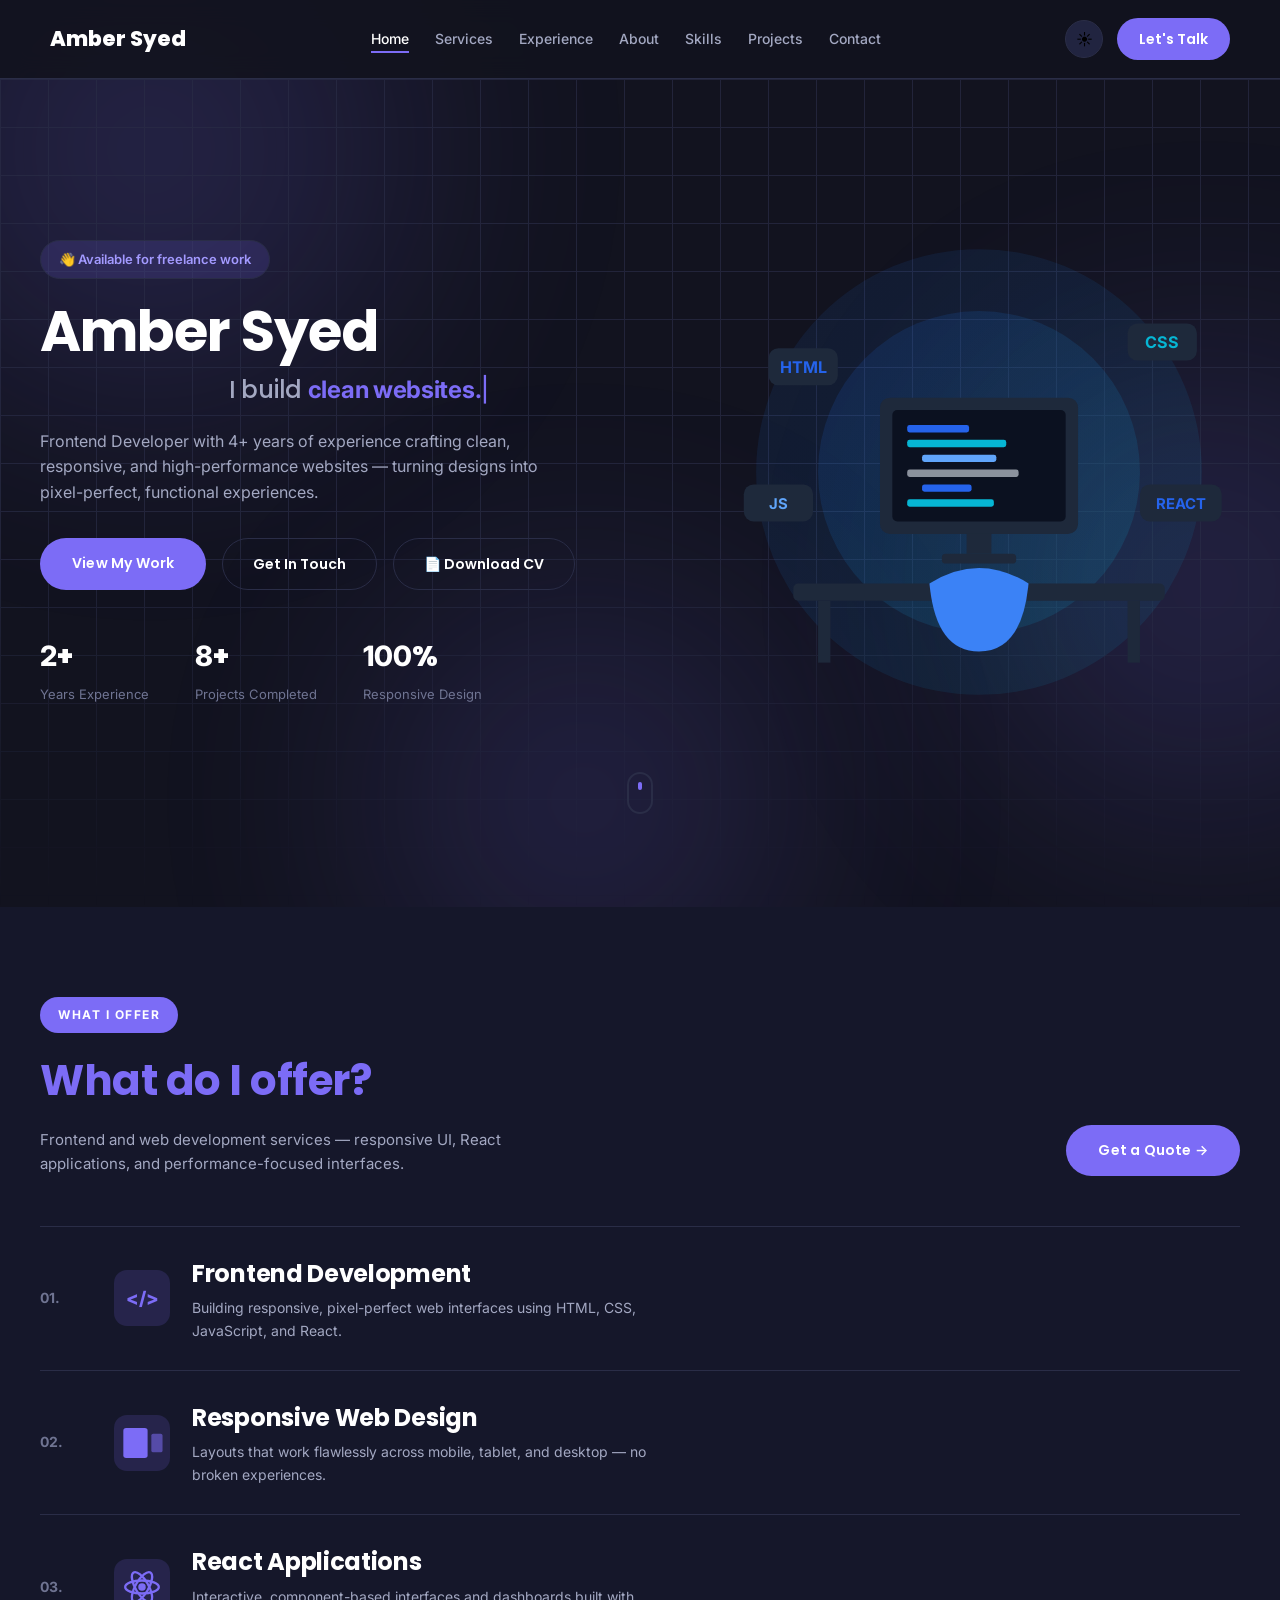
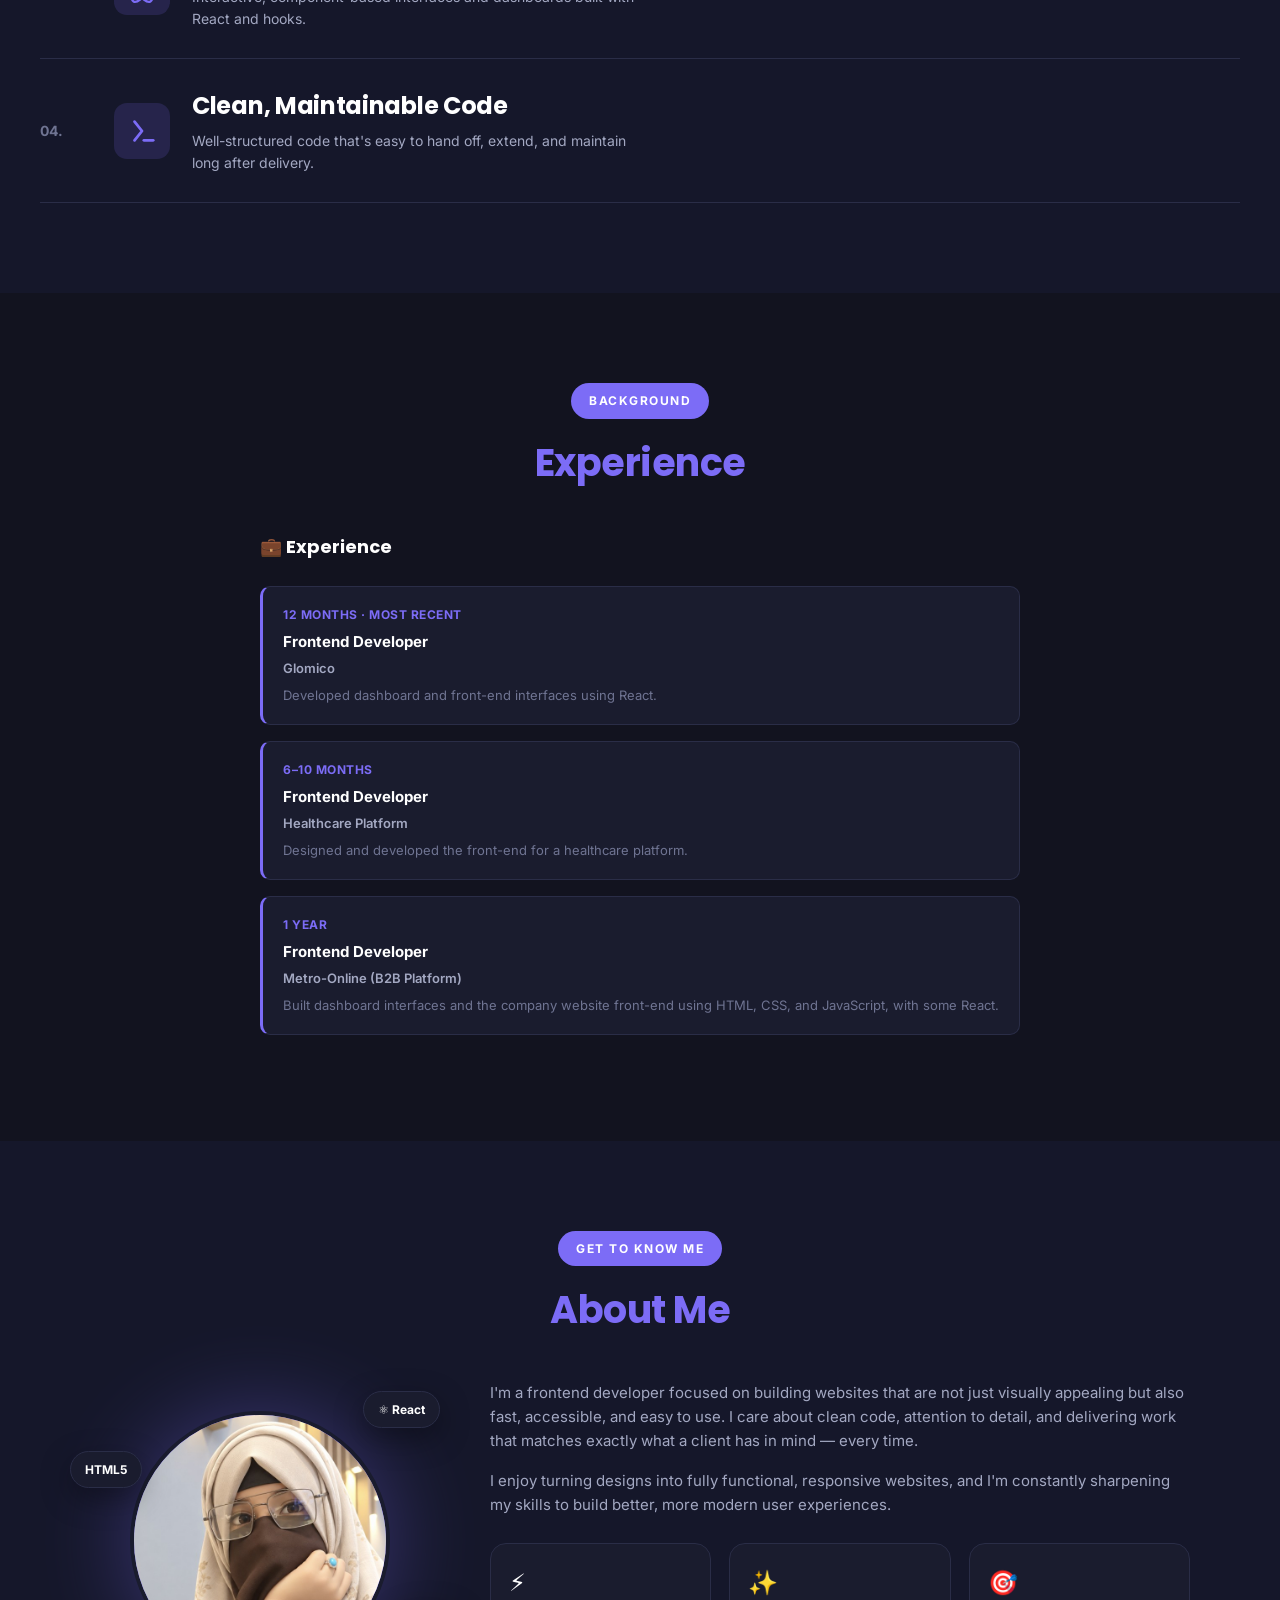
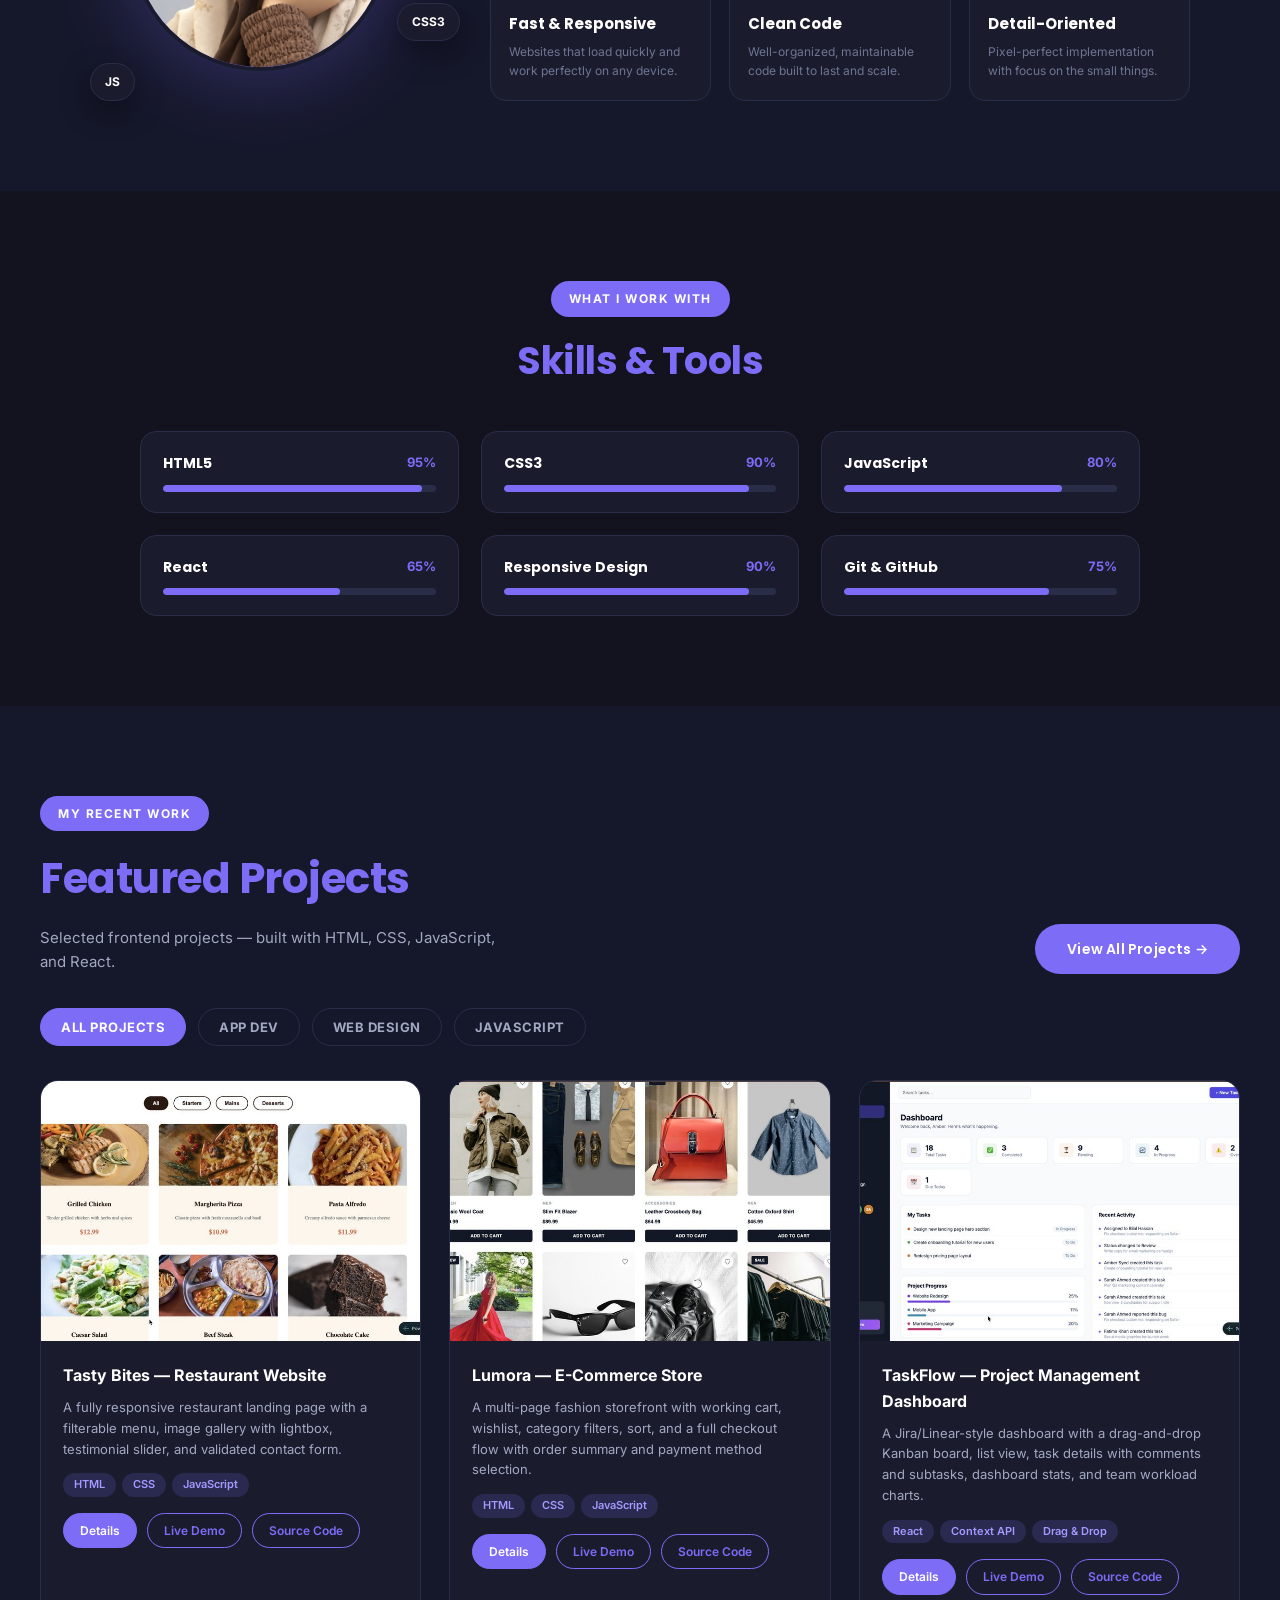
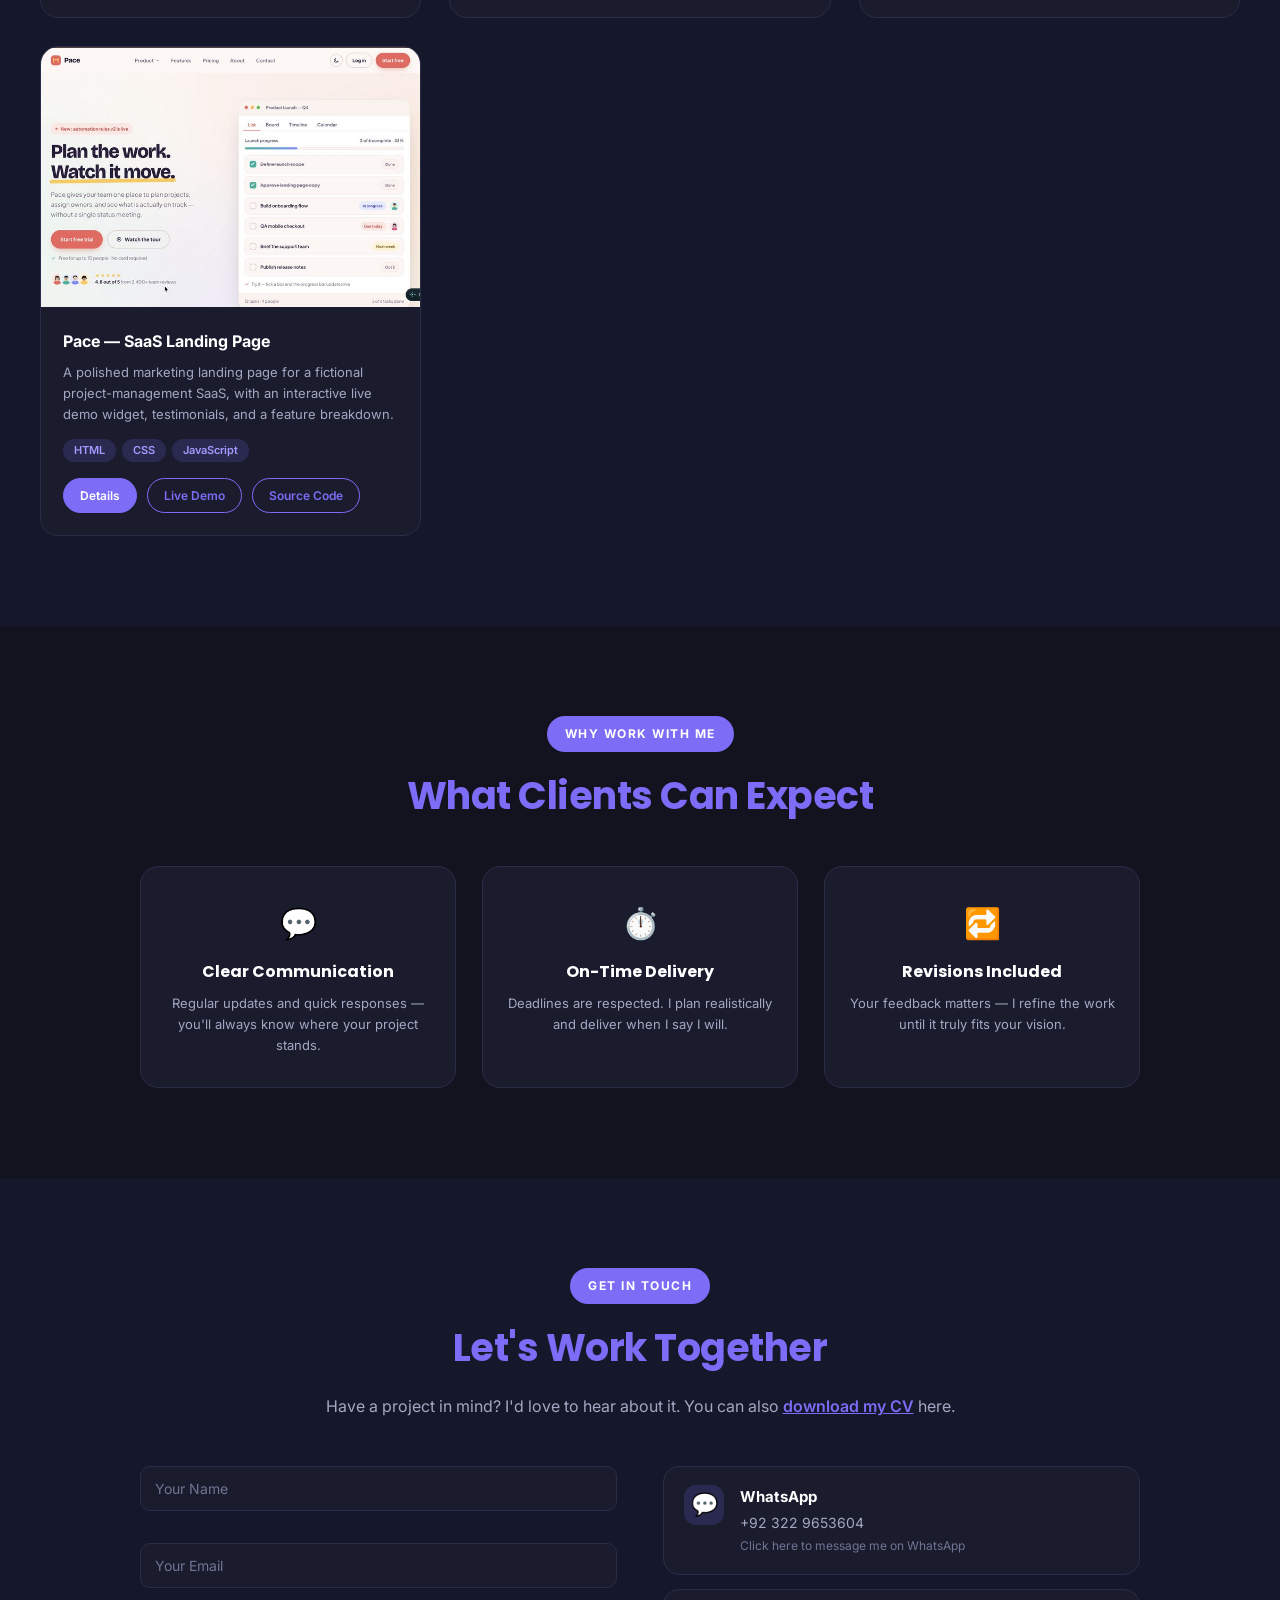
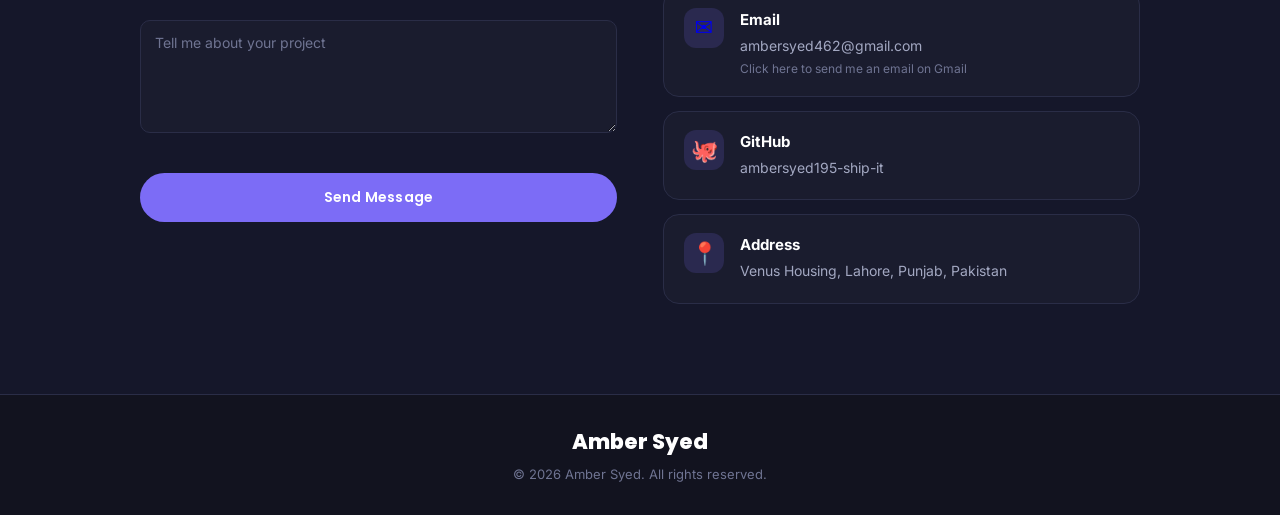
==== commit 2e6c8085: "Fix CV filename" ====
--- a/index.html
+++ b/index.html
@@ -92,10 +92,11 @@
                 <h2 class="hero-title reveal">
                     I build <span class="typed-text" id="typedText"></span><span class="cursor">|</span>
                 </h2>
-                <p class="hero-desc reveal">Frontend Developer with 2+ years of experience crafting clean, responsive, and high-performance websites — turning designs into pixel-perfect, functional experiences.</p>
+                <p class="hero-desc reveal">Frontend Developer with 4+ years of experience crafting clean, responsive, and high-performance websites — turning designs into pixel-perfect, functional experiences.</p>
                 <div class="hero-buttons reveal">
                     <a href="#projects" class="btn-primary">View My Work</a>
                     <a href="#contact" class="btn-outline">Get In Touch</a>
+                    <a href="files/Amber-Syed-CV.pdf" download class="btn-outline">📄 Download CV</a>
                 </div>
                 <div class="hero-stats reveal">
                     <div class="hero-stat">
@@ -490,23 +491,25 @@
     <section id="contact" class="contact">
         <p class="section-tag reveal"><span>Get In Touch</span></p>
         <h2 class="reveal">Let's Work Together</h2>
-        <p class="contact-subtitle reveal">Have a project in mind? I'd love to hear about it.</p>
+        <p class="contact-subtitle reveal">Have a project in mind? I'd love to hear about it. You can also <a href="files/Amber-Syed-CV.pdf" download style="color: var(--accent); font-weight: 600;">download my CV</a> here.</p>
         <div class="contact-container">
-            <form class="contact-form reveal" id="contactForm" novalidate>
+            <form class="contact-form reveal" id="contactForm" action="https://formspree.io/f/mqpaqdbg" method="POST" novalidate>
+                <input type="hidden" name="_subject" value="New message from your portfolio contact form">
                 <div class="form-group">
-                    <input type="text" id="name" placeholder="Your Name">
+                    <input type="text" id="name" name="name" placeholder="Your Name">
                     <span class="error-msg" id="nameError"></span>
                 </div>
                 <div class="form-group">
-                    <input type="email" id="email" placeholder="Your Email">
+                    <input type="email" id="email" name="email" placeholder="Your Email">
                     <span class="error-msg" id="emailError"></span>
                 </div>
                 <div class="form-group">
-                    <textarea id="message" placeholder="Tell me about your project" rows="5"></textarea>
+                    <textarea id="message" name="message" placeholder="Tell me about your project" rows="5"></textarea>
                     <span class="error-msg" id="messageError"></span>
                 </div>
-                <button type="submit" class="btn-primary">Send Message</button>
+                <button type="submit" class="btn-primary" id="submitBtn">Send Message</button>
                 <p class="form-success" id="formSuccess">Thanks for reaching out! I'll get back to you soon.</p>
+                <p class="error-msg" id="formError" style="text-align:center; margin-top:10px;"></p>
             </form>
             <div class="contact-info reveal">
                 <a href="https://wa.me/923229653604" target="_blank" class="contact-card">
@@ -555,4 +558,4 @@
 
     <script src="script.js"></script>
 </body>
-</html>
+</html>
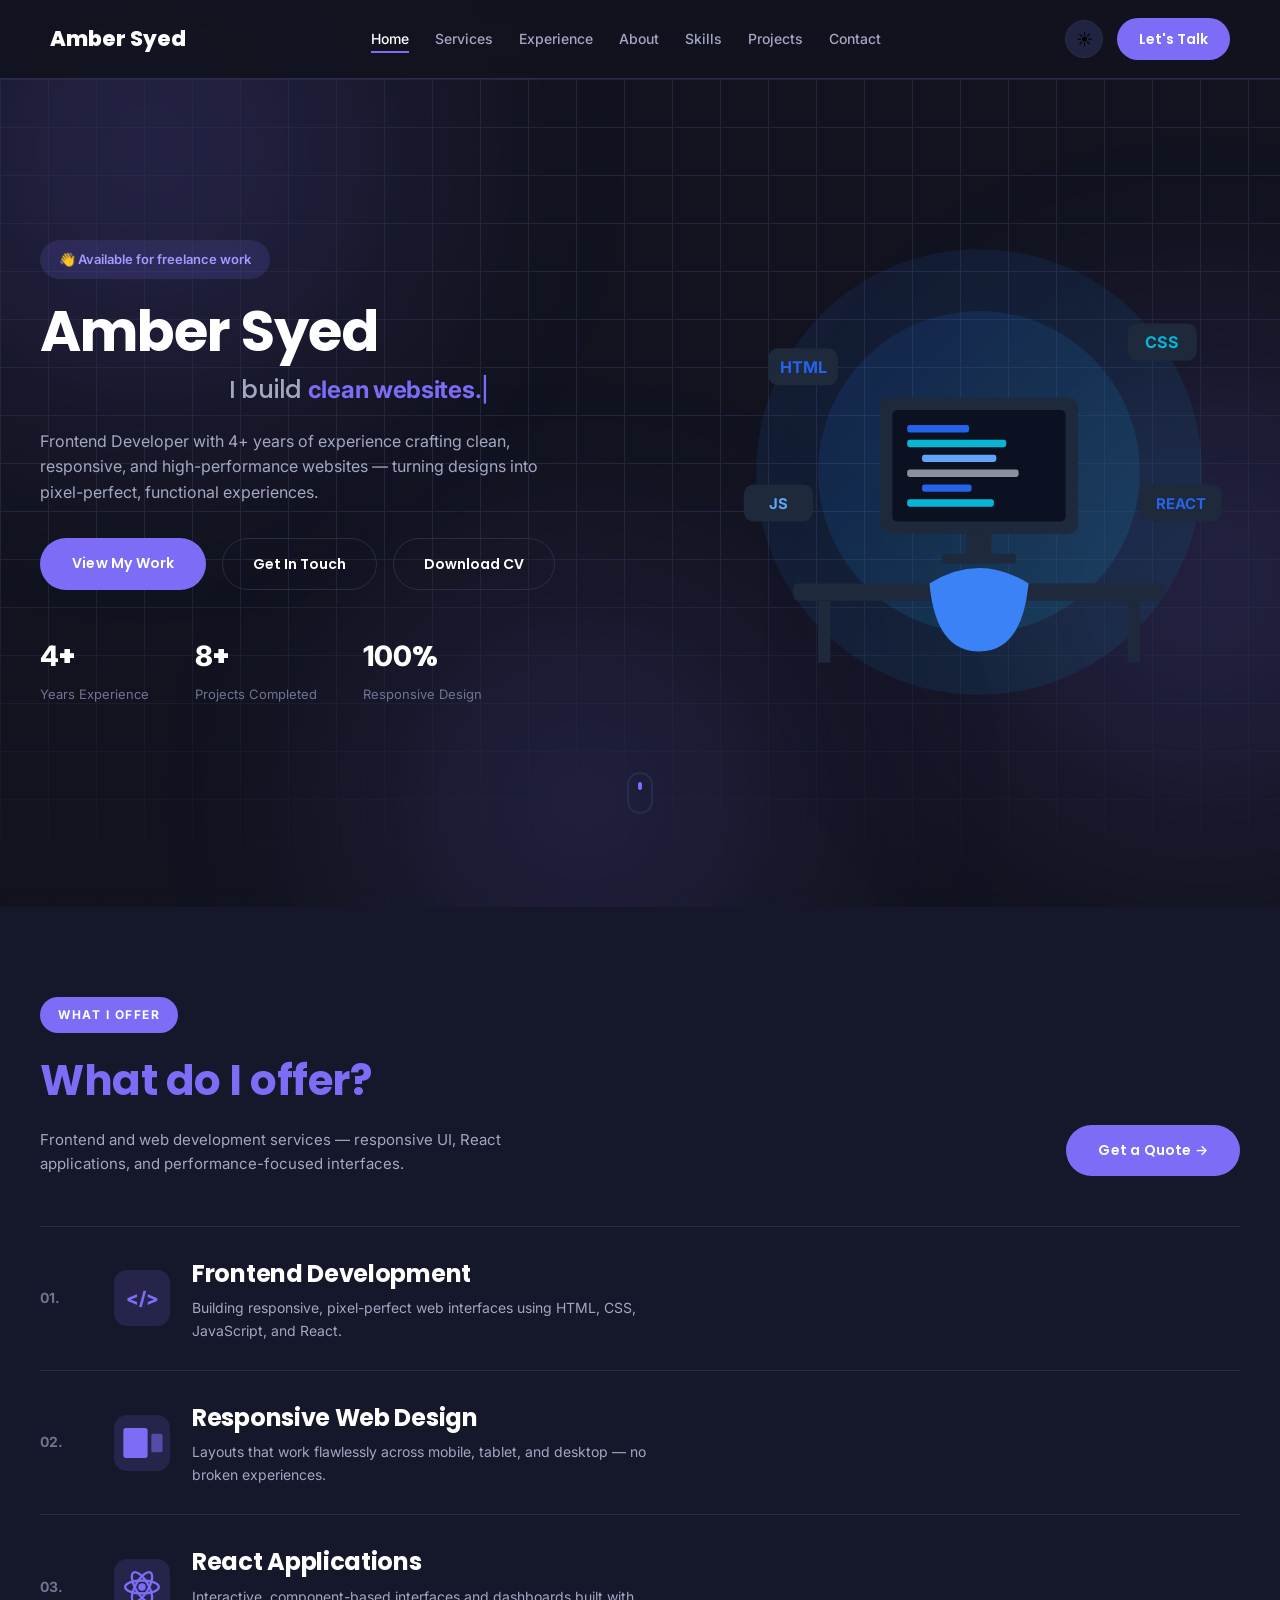
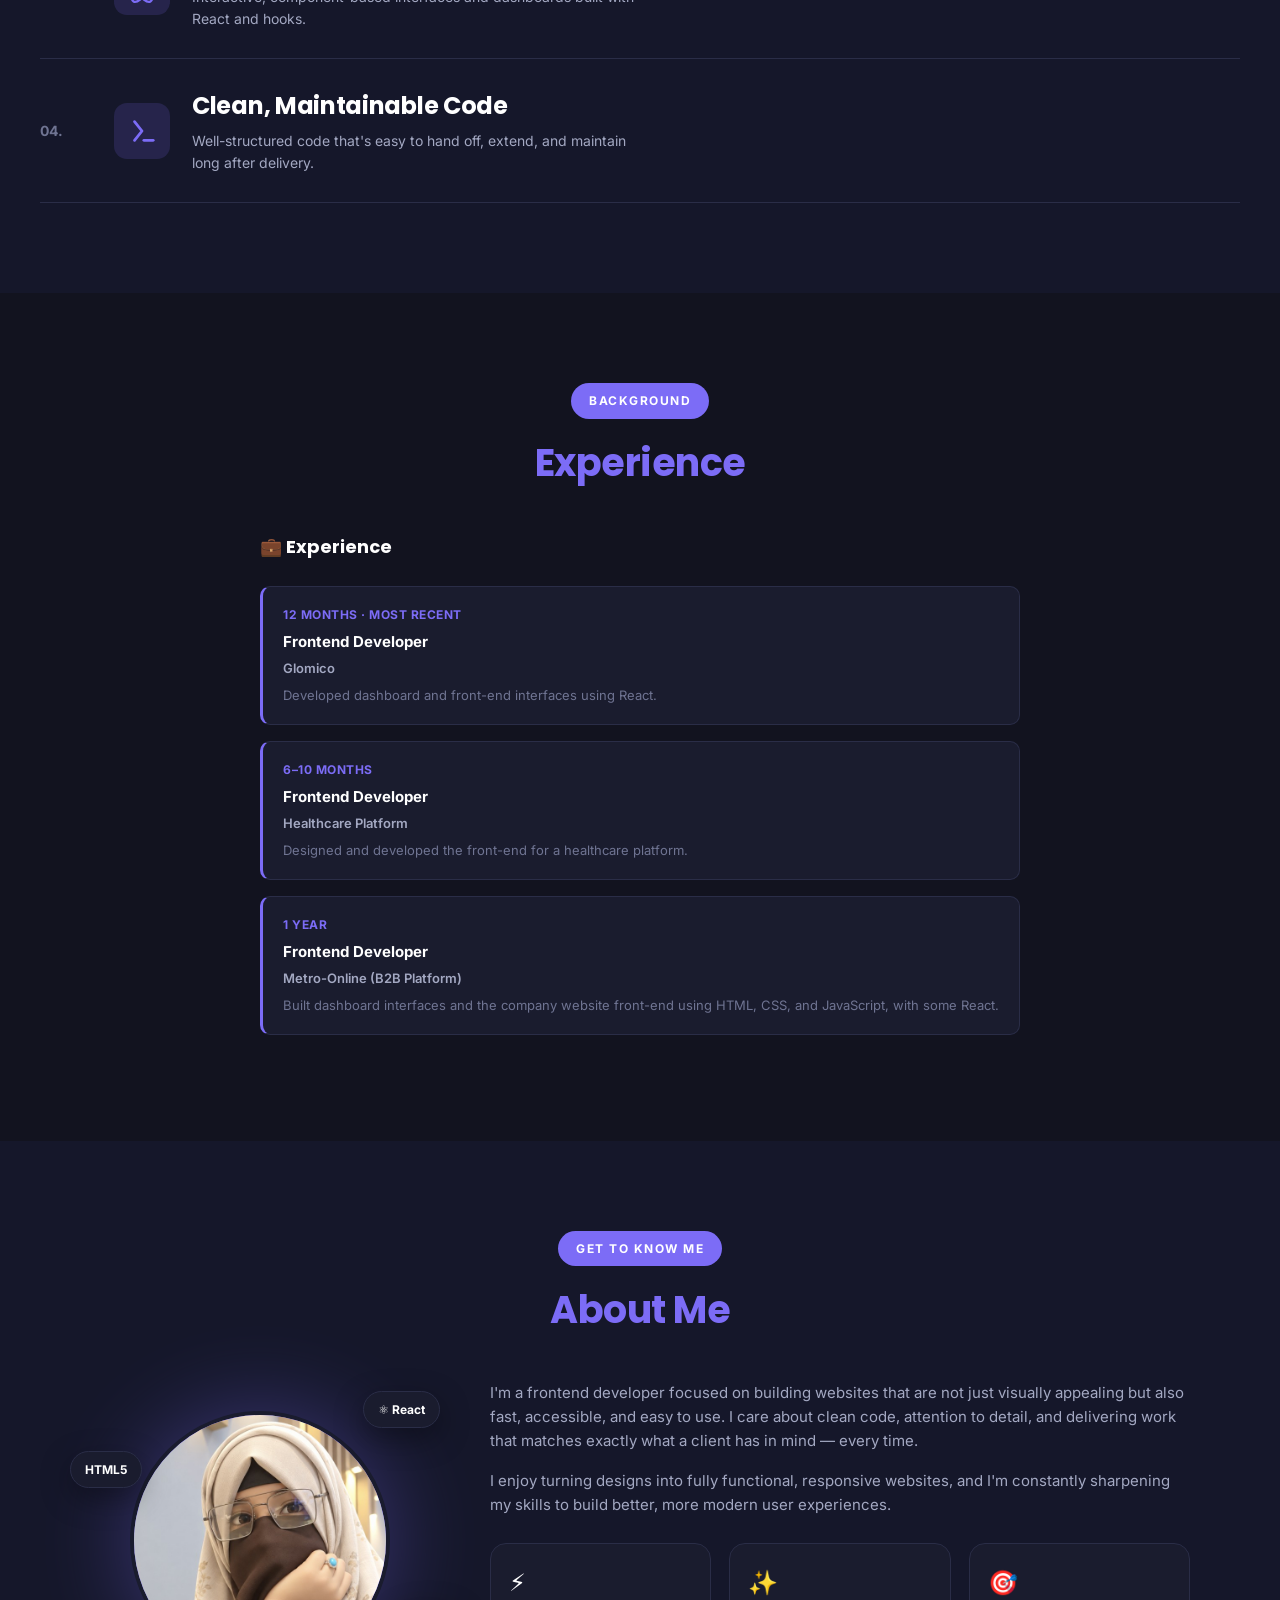
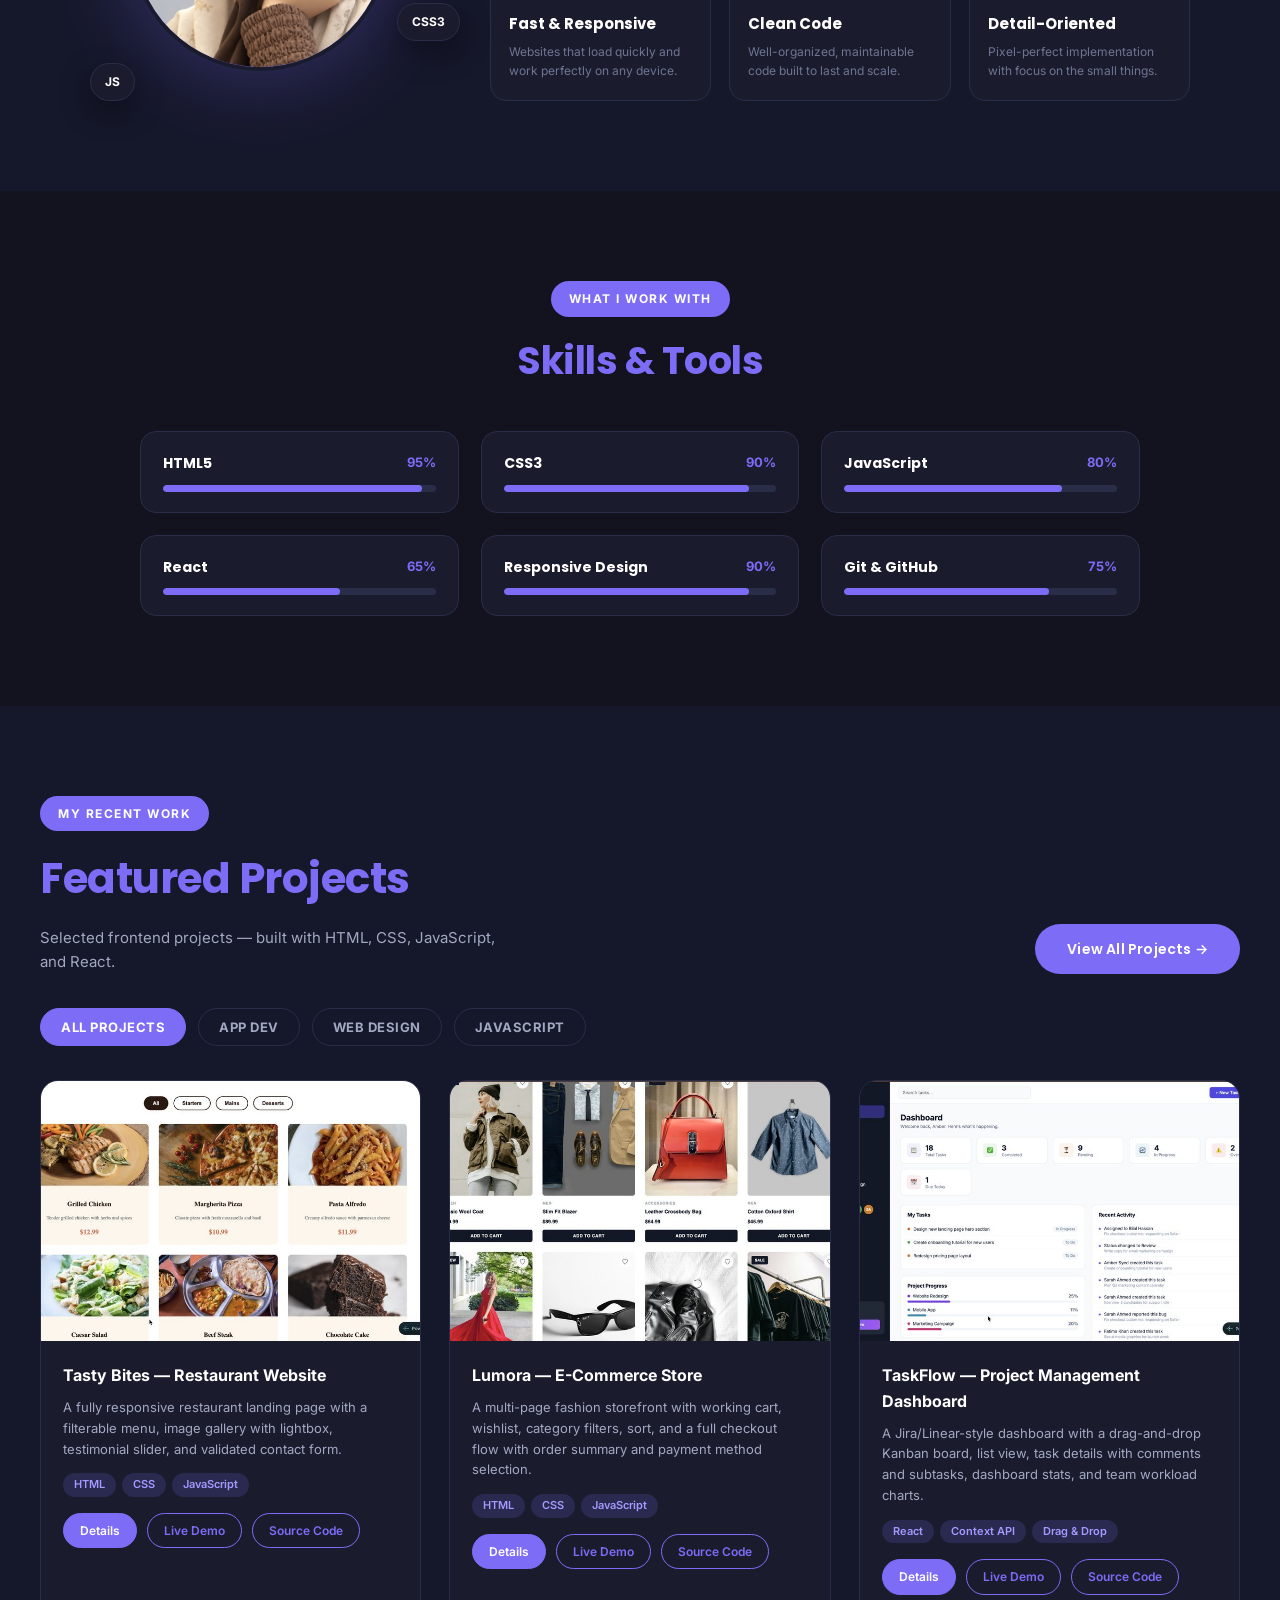
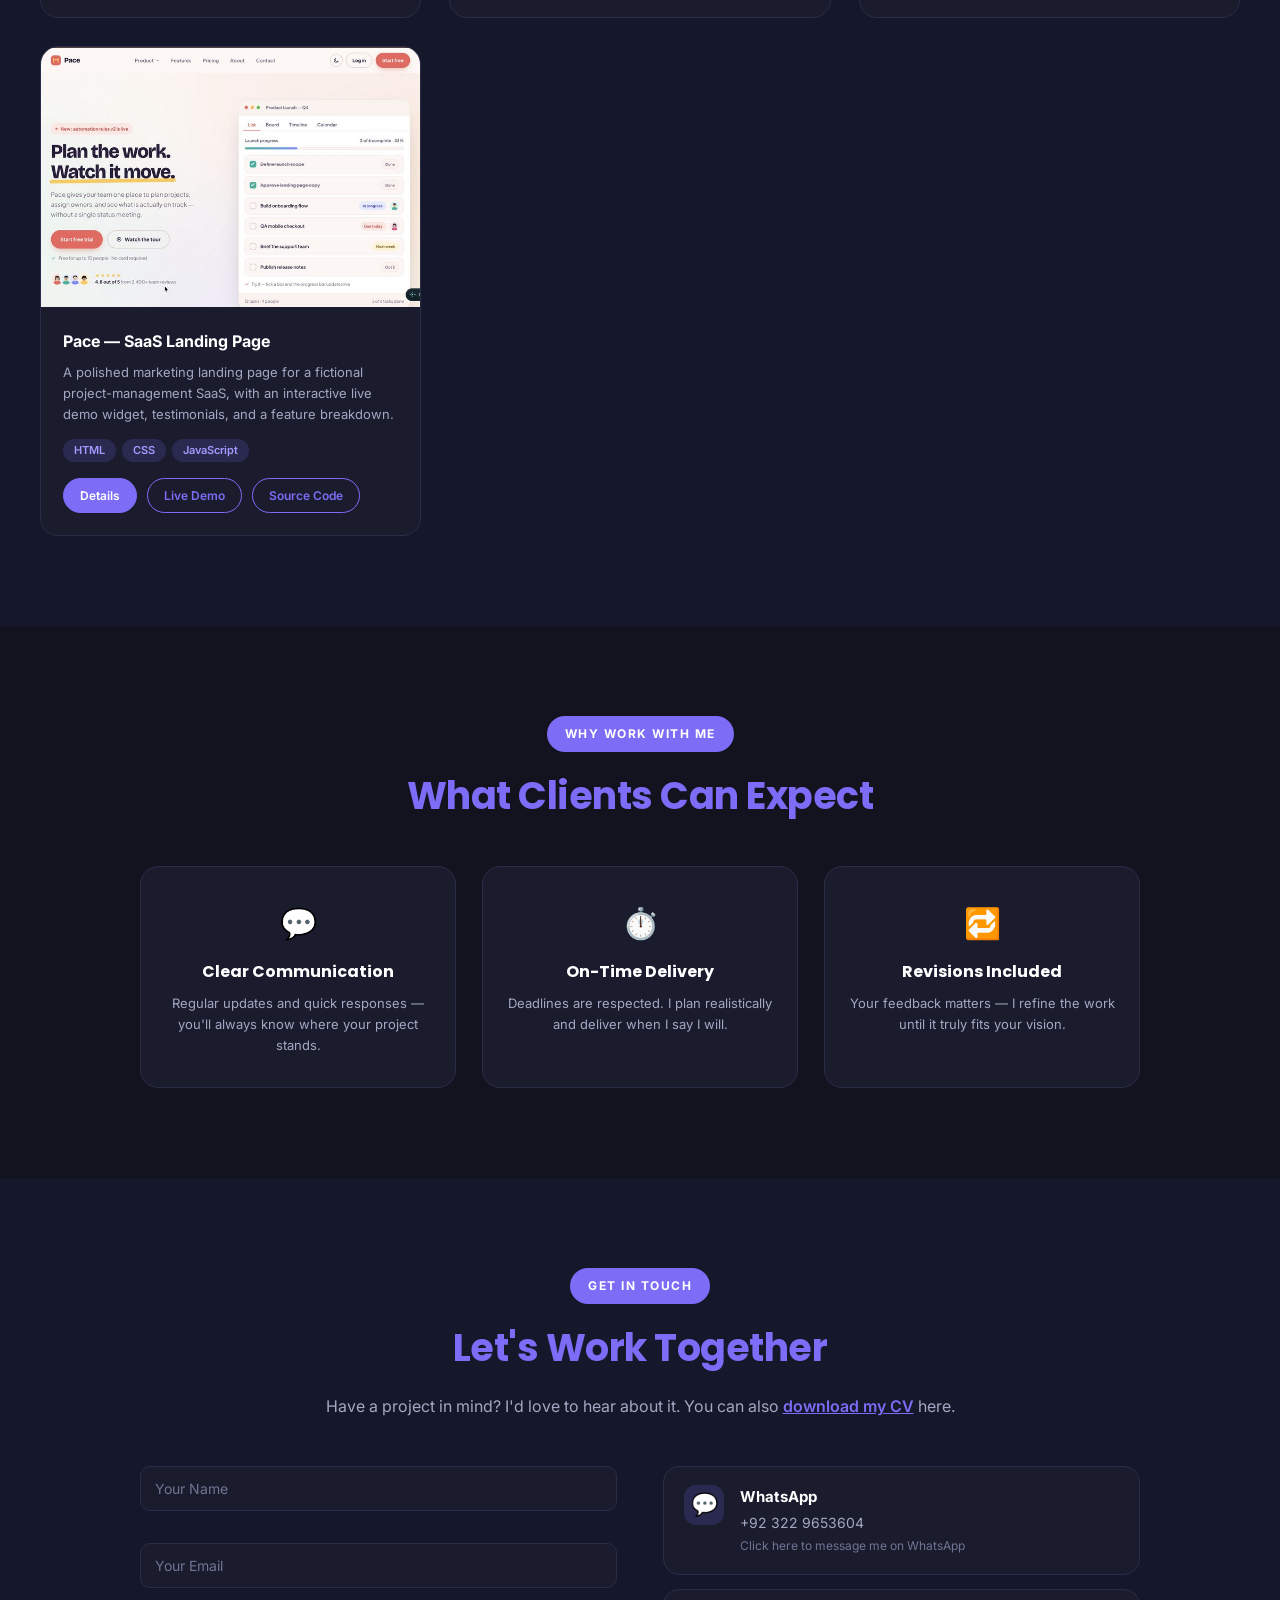
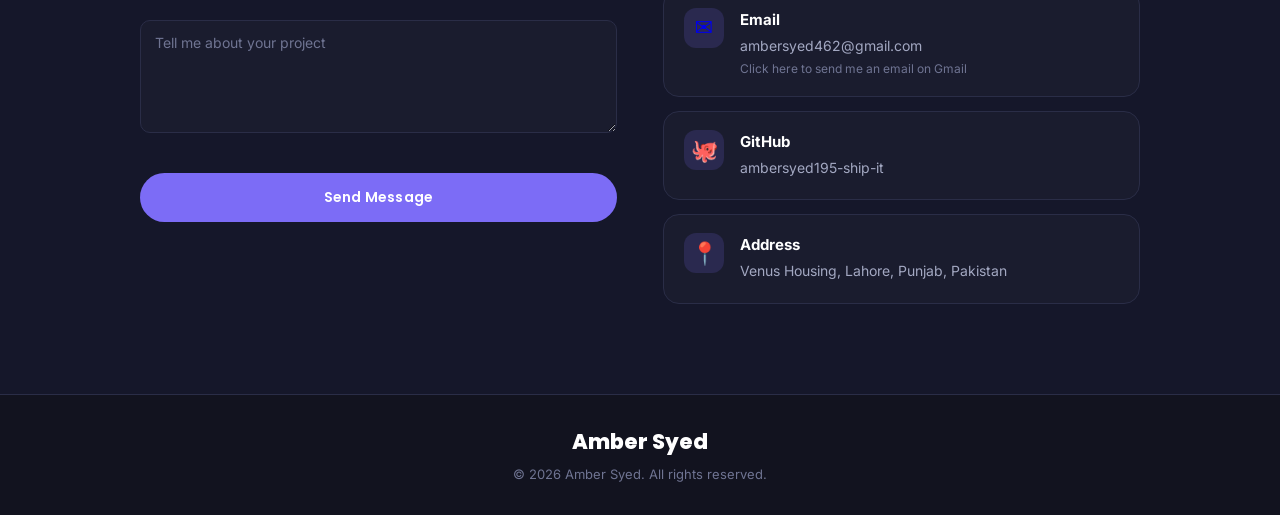
==== commit 7225d7ff: "Fix CV filename" ====
--- a/index.html
+++ b/index.html
@@ -96,11 +96,11 @@
                 <div class="hero-buttons reveal">
                     <a href="#projects" class="btn-primary">View My Work</a>
                     <a href="#contact" class="btn-outline">Get In Touch</a>
-                    <a href="files/Amber-Syed-CV.pdf" download class="btn-outline">📄 Download CV</a>
+                    <a href="files/Amber-Syed-CV.pdf" download class="btn-outline"> Download CV</a>
                 </div>
                 <div class="hero-stats reveal">
                     <div class="hero-stat">
-                        <h3><span class="counter" data-target="2">0</span>+</h3>
+                        <h3><span class="counter" data-target="4">0</span>+</h3>
                         <p>Years Experience</p>
                     </div>
                     <div class="hero-stat">
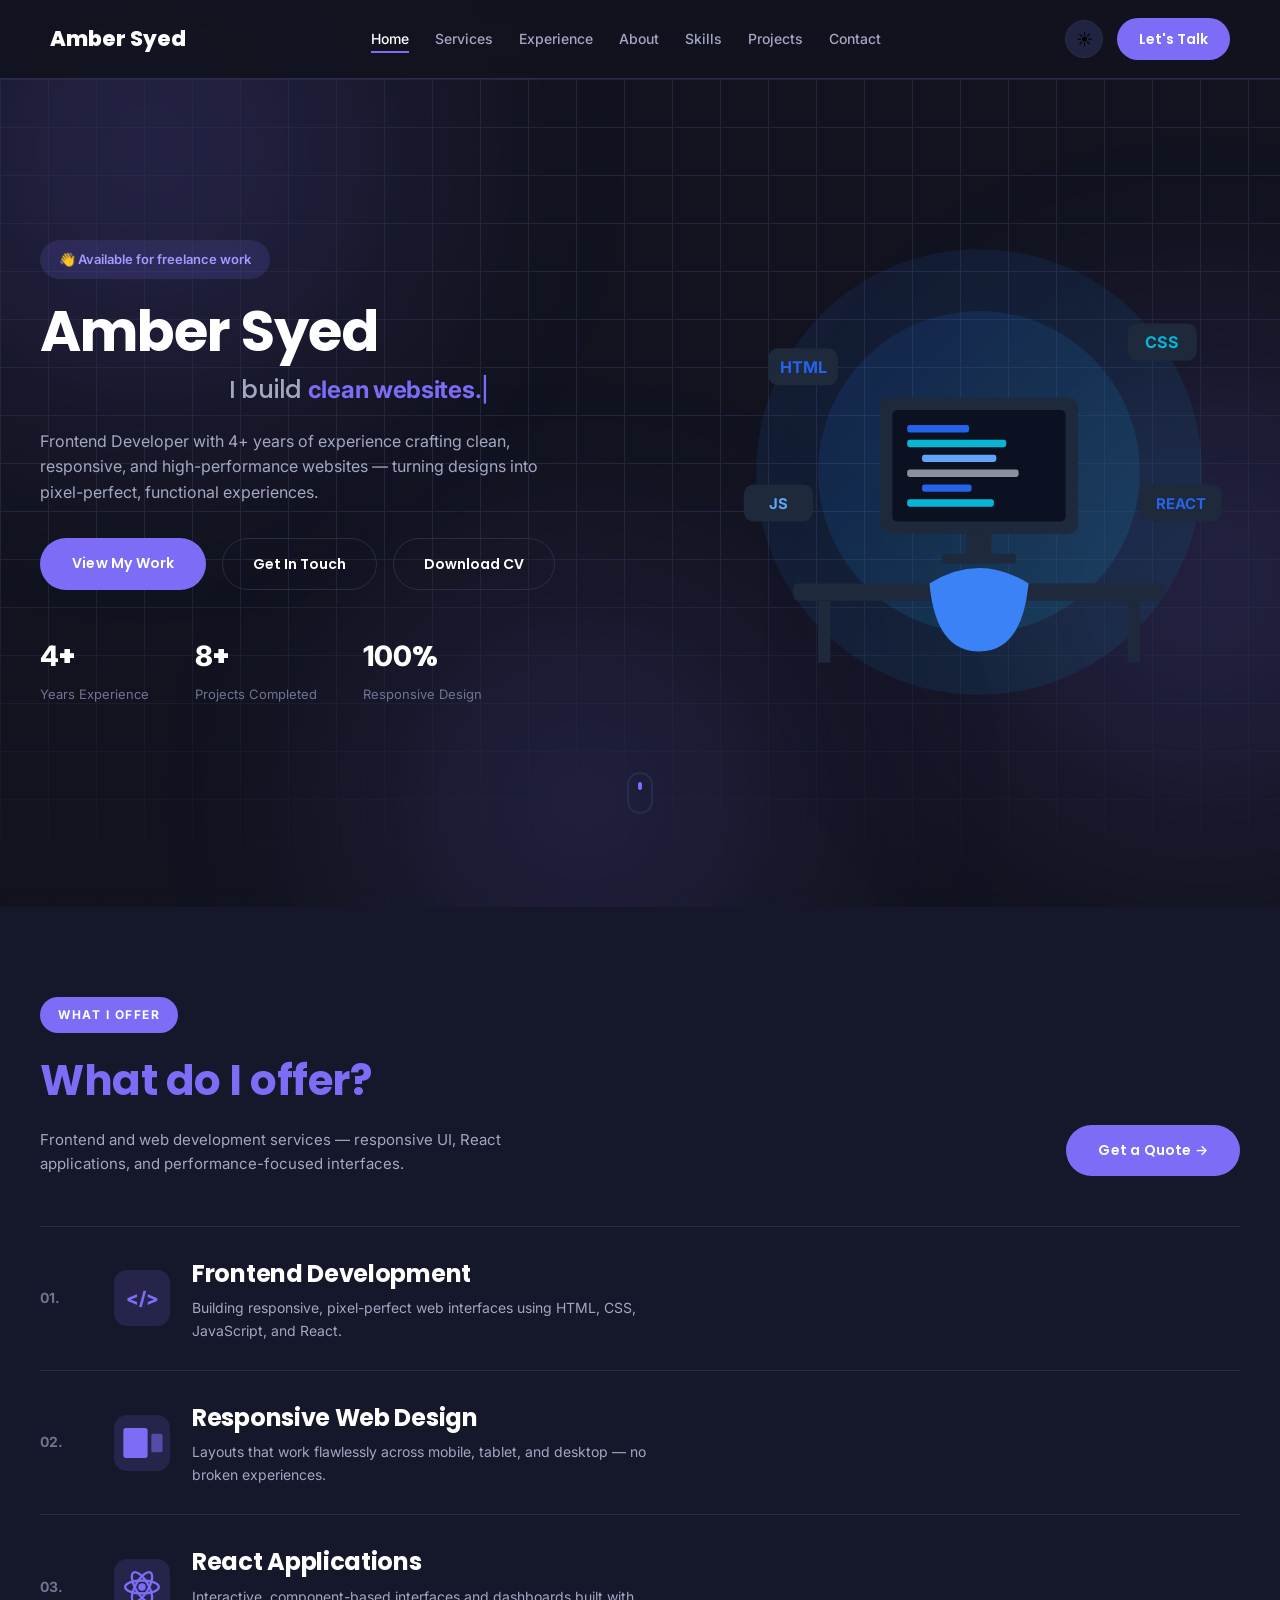
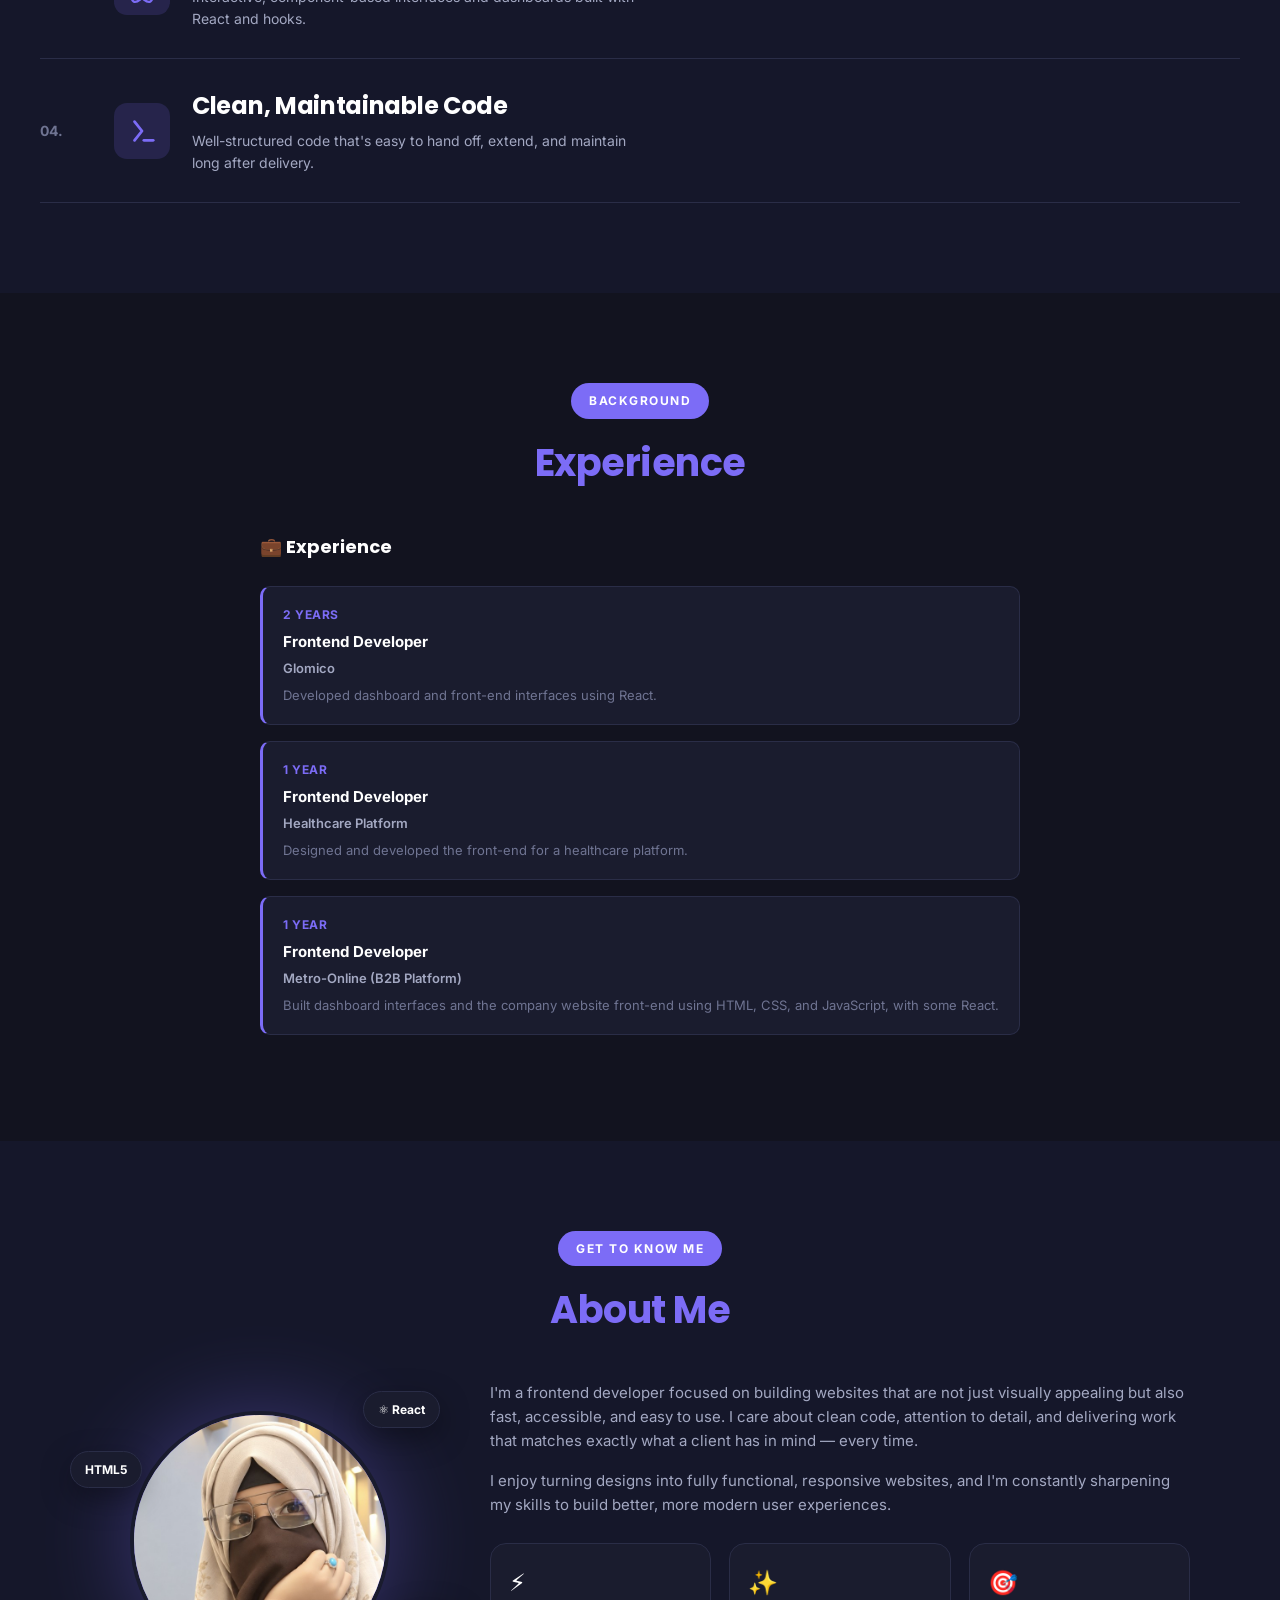
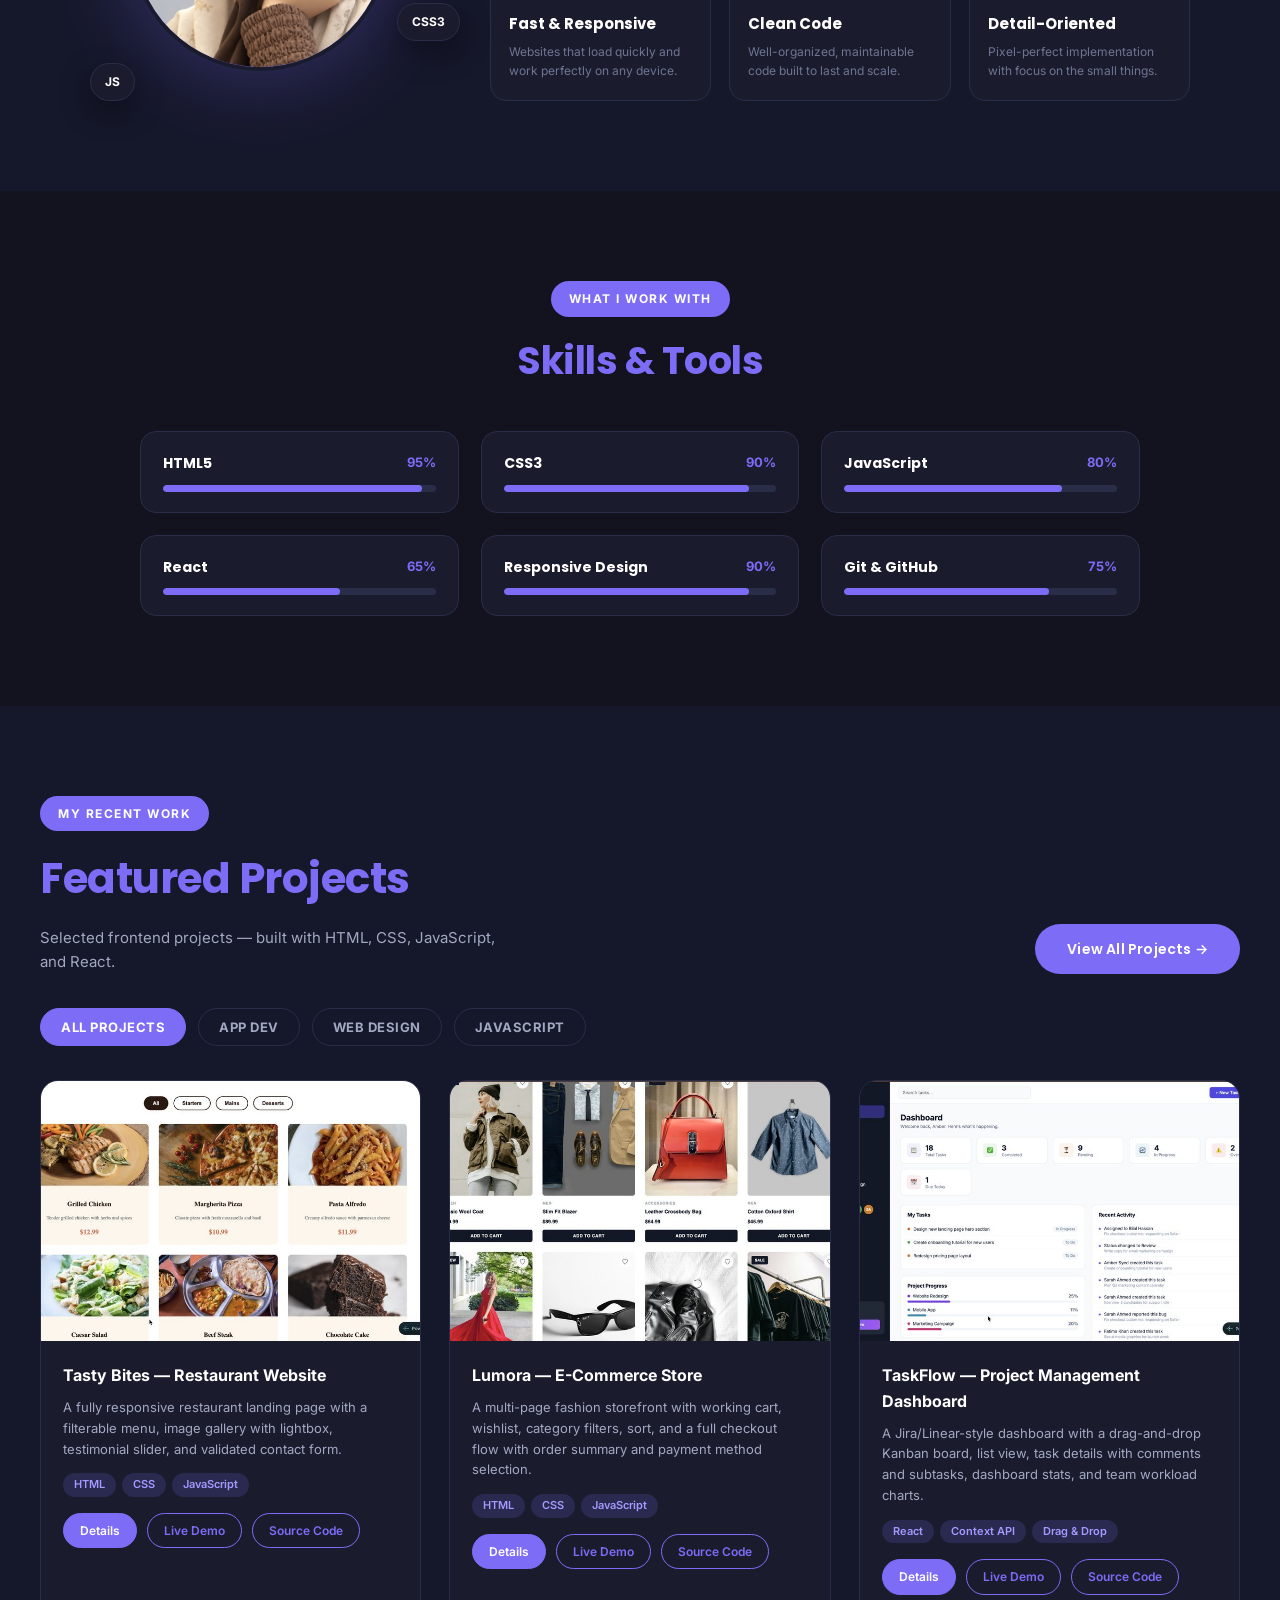
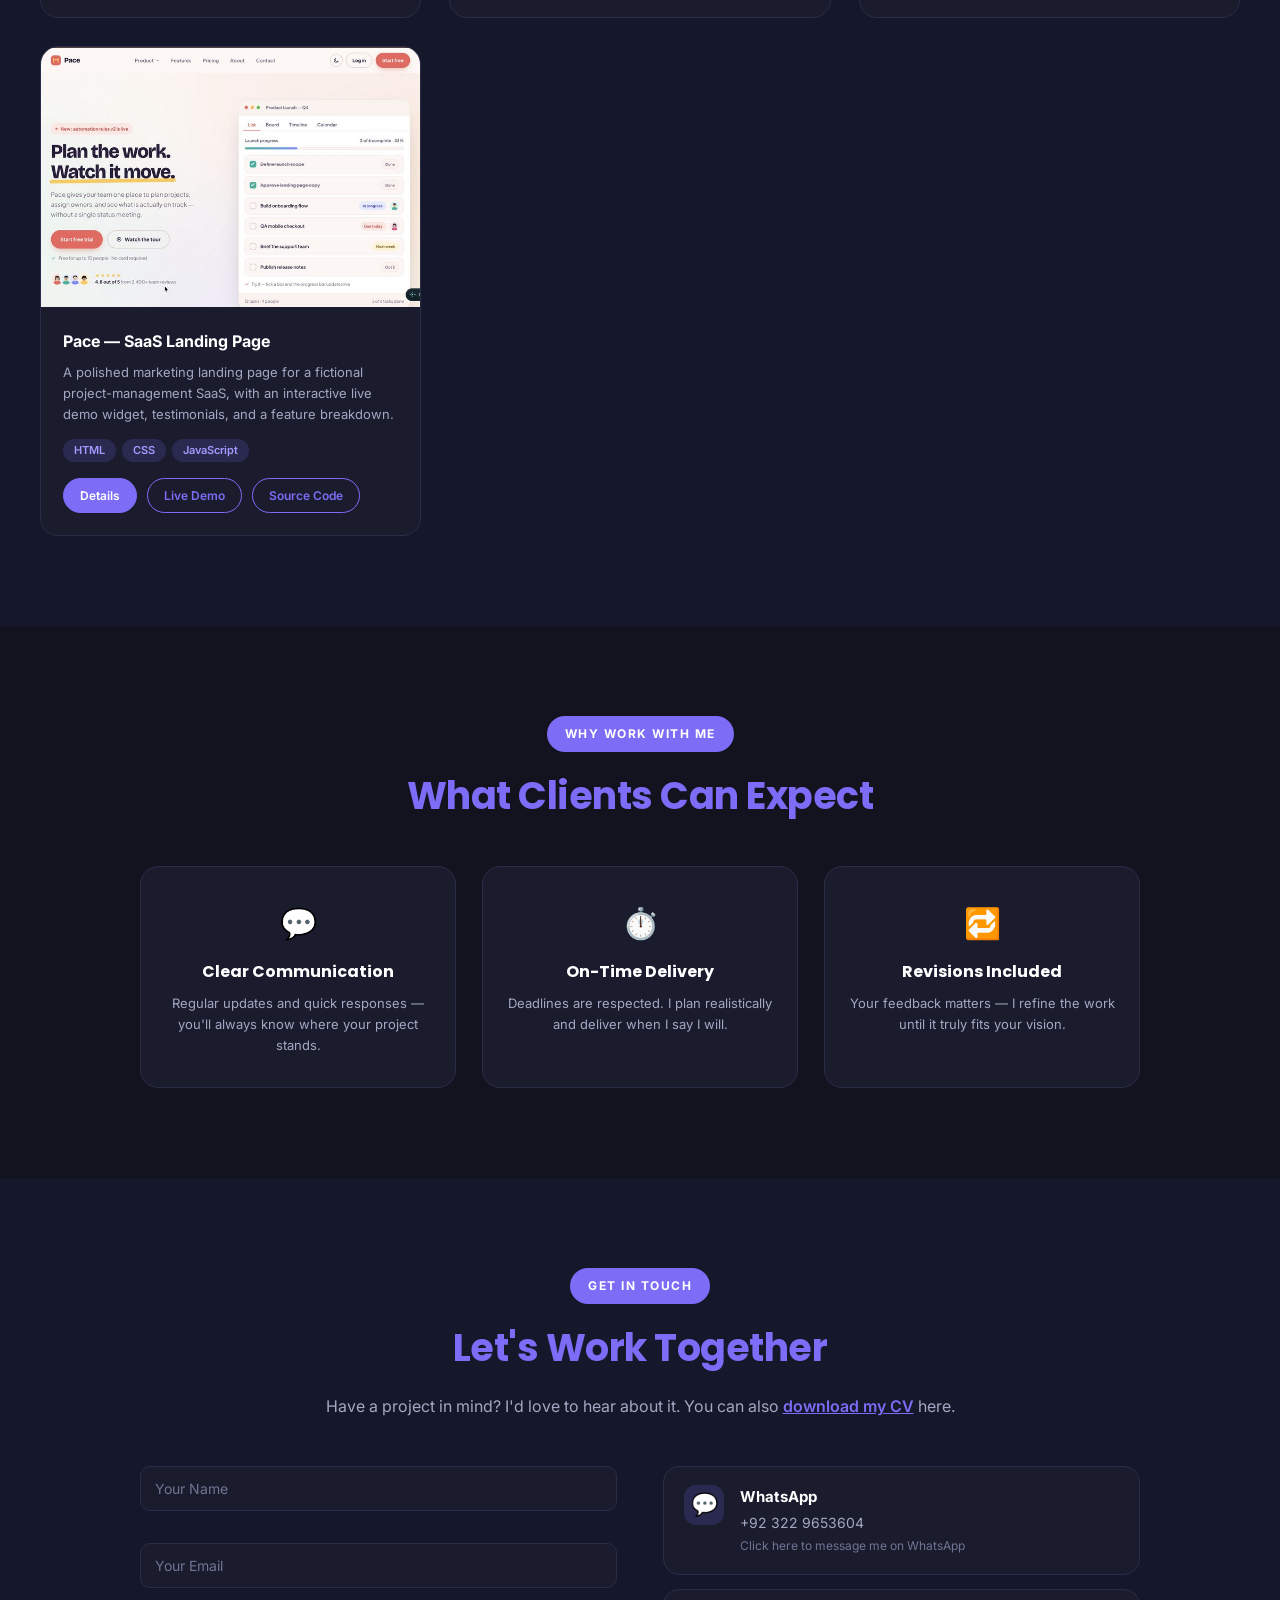
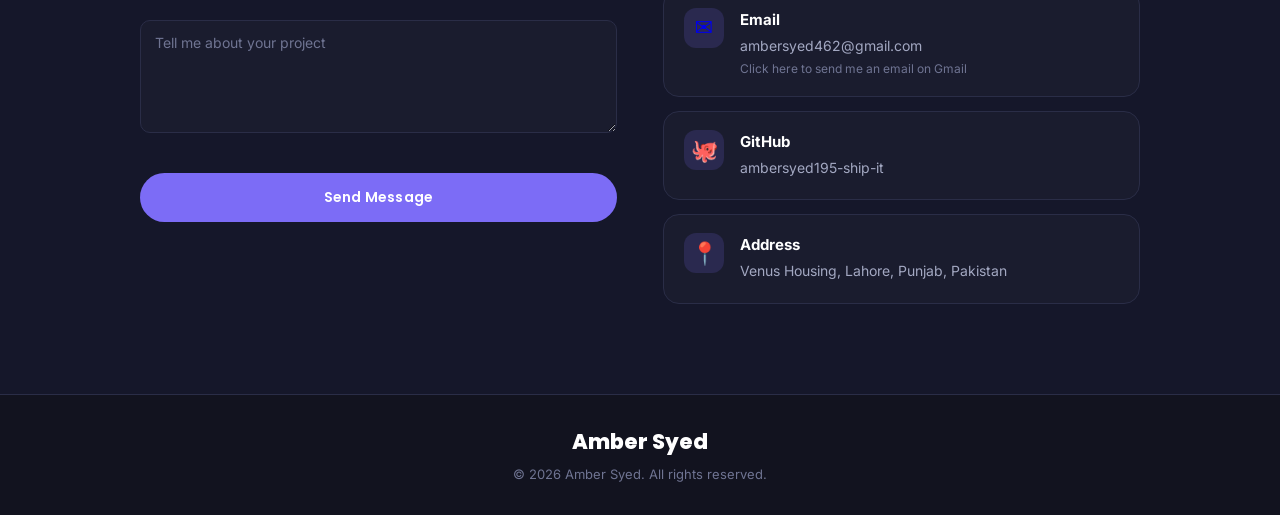
==== commit c42c945f: "Add SEO meta tags and favicon" ====
--- a/index.html
+++ b/index.html
@@ -3,7 +3,29 @@
 <head>
     <meta charset="UTF-8">
     <meta name="viewport" content="width=device-width, initial-scale=1.0">
-    <title>Amber Syed - Frontend Developer</title>
+
+    <!-- Primary SEO -->
+    <title>Amber Syed | Frontend Developer — React, JavaScript & Responsive Web Design</title>
+    <meta name="description" content="Amber Syed is a Frontend Developer with 4+ years of experience building responsive, high-performance websites and dashboards using HTML, CSS, JavaScript, and React. Based in Lahore, Pakistan.">
+    <meta name="author" content="Amber Syed">
+    <link rel="canonical" href="https://ambersyed-portfolio.netlify.app/">
+
+    <!-- Open Graph (Facebook, LinkedIn, WhatsApp link previews) -->
+    <meta property="og:type" content="website">
+    <meta property="og:url" content="https://ambersyed-portfolio.netlify.app/">
+    <meta property="og:title" content="Amber Syed | Frontend Developer — React, JavaScript & Responsive Web Design">
+    <meta property="og:description" content="Frontend Developer with 4+ years of experience building responsive, high-performance websites and dashboards using HTML, CSS, JavaScript, and React.">
+    <meta property="og:image" content="https://ambersyed-portfolio.netlify.app/images/about-photo.jpg">
+
+    <!-- Twitter Card -->
+    <meta name="twitter:card" content="summary_large_image">
+    <meta name="twitter:title" content="Amber Syed | Frontend Developer">
+    <meta name="twitter:description" content="Frontend Developer with 4+ years of experience building responsive websites and dashboards using HTML, CSS, JavaScript, and React.">
+    <meta name="twitter:image" content="https://ambersyed-portfolio.netlify.app/images/about-photo.jpg">
+
+    <!-- Favicon (gradient "AS" monogram, no extra file needed) -->
+    <link rel="icon" type="image/svg+xml" href="data:image/svg+xml,%3Csvg xmlns='http://www.w3.org/2000/svg' viewBox='0 0 100 100'%3E%3Cdefs%3E%3ClinearGradient id='g' x1='0' y1='0' x2='1' y2='1'%3E%3Cstop offset='0%25' stop-color='%232563eb'/%3E%3Cstop offset='100%25' stop-color='%2306b6d4'/%3E%3C/linearGradient%3E%3C/defs%3E%3Crect width='100' height='100' rx='20' fill='url(%23g)'/%3E%3Ctext x='50' y='66' font-size='46' font-family='Arial, sans-serif' font-weight='800' fill='white' text-anchor='middle'%3EAS%3C/text%3E%3C/svg%3E">
+
     <link rel="preconnect" href="https://fonts.googleapis.com">
     <link rel="preconnect" href="https://fonts.gstatic.com" crossorigin>
     <link href="https://fonts.googleapis.com/css2?family=Poppins:wght@500;600;700;800&family=Inter:wght@400;500;600;700&display=swap" rel="stylesheet">
@@ -239,19 +261,19 @@
             <div class="resume-col reveal">
                 <h3 class="resume-col-title">💼 Experience</h3>
                 <div class="resume-item">
-                    <p class="resume-duration">12 Months · Most Recent</p>
+                    <p class="resume-duration">2 years</p>
                     <h4>Frontend Developer</h4>
                     <p class="resume-place">Glomico</p>
                     <p class="resume-desc">Developed dashboard and front-end interfaces using React.</p>
                 </div>
                 <div class="resume-item">
-                    <p class="resume-duration">6–10 Months</p>
+                    <p class="resume-duration">1 year</p>
                     <h4>Frontend Developer</h4>
                     <p class="resume-place">Healthcare Platform</p>
                     <p class="resume-desc">Designed and developed the front-end for a healthcare platform.</p>
                 </div>
                 <div class="resume-item">
-                    <p class="resume-duration">1 Year</p>
+                    <p class="resume-duration">1 year</p>
                     <h4>Frontend Developer</h4>
                     <p class="resume-place">Metro-Online (B2B Platform)</p>
                     <p class="resume-desc">Built dashboard interfaces and the company website front-end using HTML, CSS, and JavaScript, with some React.</p>
